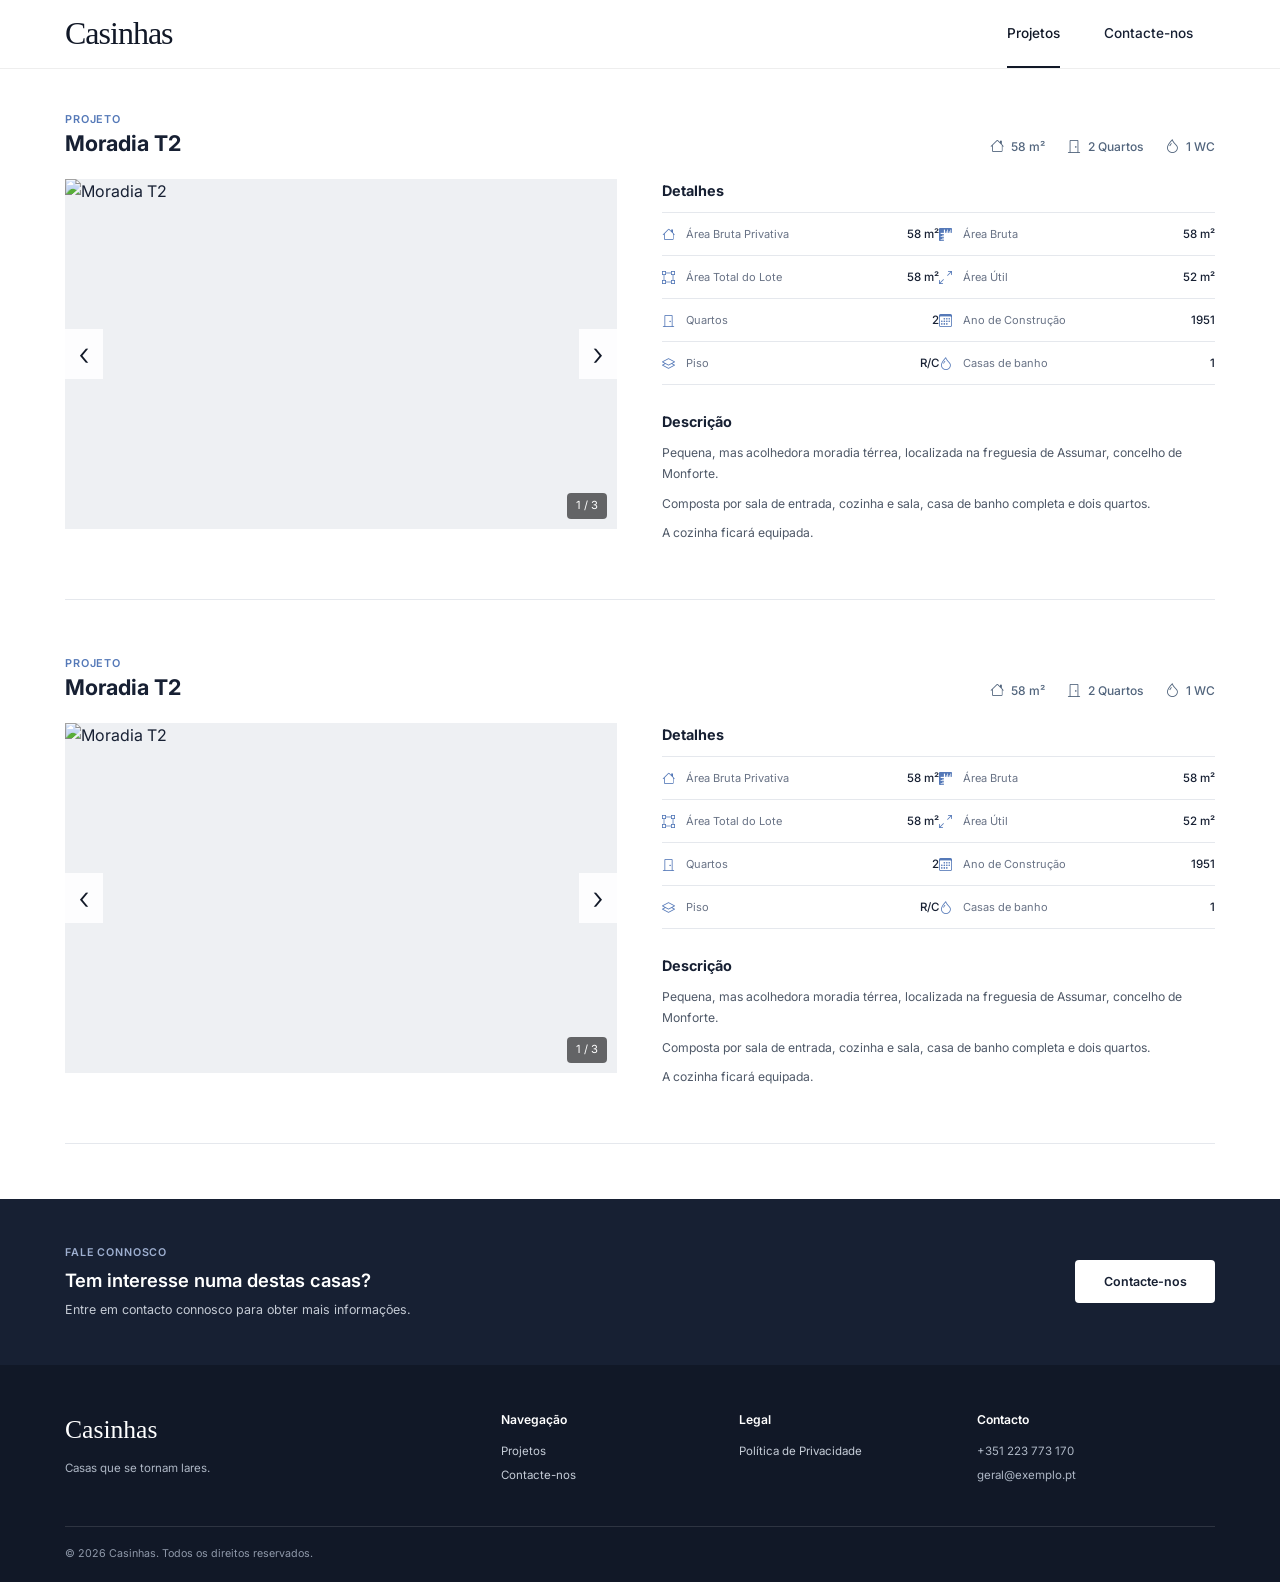
==== index.html @ f301be96 "Rename Index.html to index.html" ====
﻿<!DOCTYPE html>
<html lang="pt-PT">

<head>
    <meta charset="UTF-8">

    <meta name="viewport" content="width=device-width, initial-scale=1.0">

    <title>Casinhas | Projetos</title>

    <meta name="description"
          content="Conheça os nossos projetos e imóveis.">

    <!-- Fonte -->
    <link rel="preconnect" href="https://fonts.googleapis.com">
    <link rel="preconnect" href="https://fonts.gstatic.com" crossorigin>

    <link href="https://fonts.googleapis.com/css2?family=Inter:wght@300;400;500;600;700&display=swap"
          rel="stylesheet">

    <!-- Ícones -->
    <link rel="stylesheet"
          href="https://cdn.jsdelivr.net/npm/bootstrap-icons@1.11.3/font/bootstrap-icons.min.css">

    <!-- CSS -->
    <link rel="stylesheet" href="style.css">
</head>


<body>

    <!-- ==================================================
         HEADER
    ================================================== -->

    <header id="header">

        <div class="container header-inner">

            <a href="index.html" class="logo">
                Casinhas
            </a>

            <nav>

                <a href="index.html" class="active">
                    Projetos
                </a>

                <a href="contacto.html">
                    Contacte-nos
                </a>

            </nav>

        </div>

    </header>


    <!-- ==================================================
         MODAL DA GALERIA
    ================================================== -->

    <div class="image-modal" id="image-modal">

        <!-- Fechar -->
        <button class="modal-close"
                id="modal-close"
                type="button"
                aria-label="Fechar">
            ×
        </button>


        <!-- Contador -->
        <div class="modal-counter">

            <span id="modal-current">1</span>
            /
            <span id="modal-total">3</span>

        </div>


        <!-- Seta esquerda -->
        <button class="modal-arrow modal-prev"
                id="modal-prev"
                type="button"
                aria-label="Imagem anterior">
            ‹
        </button>


        <!-- Conteúdo -->
        <div class="modal-content">

            <img id="modal-image"
                 src=""
                 alt="Moradia T2">


            <!-- Miniaturas -->
            <div class="modal-thumbnails"
                 id="modal-thumbnails">
            </div>

        </div>


        <!-- Seta direita -->
        <button class="modal-arrow modal-next"
                id="modal-next"
                type="button"
                aria-label="Imagem seguinte">
            ›
        </button>

    </div>


    <!-- ==================================================
         CONTEÚDO
    ================================================== -->

    <main>


        <!-- ==================================================
             PROJETOS
        ================================================== -->

        <section class="properties">

            <div class="container">


                <!-- ==================================================
                     IMÓVEL 1
                ================================================== -->

                <article class="property-card">


                    <!-- Cabeçalho -->
                    <div class="property-header">

                        <div>

                            <span class="property-label">
                                Projeto
                            </span>

                            <h1>
                                Moradia T2
                            </h1>

                        </div>


                        <div class="property-summary">

                            <div class="property-item">

                                <i class="bi bi-house"></i>

                                <span>
                                    58 m²
                                </span>

                            </div>


                            <div class="property-item">

                                <i class="bi bi-door-closed"></i>

                                <span>
                                    2 Quartos
                                </span>

                            </div>


                            <div class="property-item">

                                <i class="bi bi-droplet"></i>

                                <span>
                                    1 WC
                                </span>

                            </div>

                        </div>

                    </div>


                    <!-- Imagem + detalhes -->
                    <div class="property-layout">


                        <!-- Galeria -->
                        <div class="property-gallery">

                            <button class="gallery-arrow gallery-prev"
                                    type="button"
                                    aria-label="Imagem anterior">
                                ‹
                            </button>


                            <img class="gallery-image"
                                 src="assets/Casa1/1.jpg"
                                 alt="Moradia T2"
                                 data-gallery="1">


                            <button class="gallery-arrow gallery-next"
                                    type="button"
                                    aria-label="Imagem seguinte">
                                ›
                            </button>


                            <div class="gallery-counter">

                                <span class="gallery-current">
                                    1
                                </span>

                                /

                                <span class="gallery-total">
                                    3
                                </span>

                            </div>

                        </div>


                        <!-- Informação -->
                        <div class="property-info">


                            <!-- Detalhes -->
                            <div class="property-details">

                                <h2>
                                    Detalhes
                                </h2>


                                <div class="details-grid">


                                    <div class="detail">

                                        <div class="detail-label">

                                            <i class="bi bi-house"></i>

                                            <span>
                                                Área Bruta Privativa
                                            </span>

                                        </div>

                                        <strong>
                                            58 m²
                                        </strong>

                                    </div>


                                    <div class="detail">

                                        <div class="detail-label">

                                            <i class="bi bi-rulers"></i>

                                            <span>
                                                Área Bruta
                                            </span>

                                        </div>

                                        <strong>
                                            58 m²
                                        </strong>

                                    </div>


                                    <div class="detail">

                                        <div class="detail-label">

                                            <i class="bi bi-bounding-box"></i>

                                            <span>
                                                Área Total do Lote
                                            </span>

                                        </div>

                                        <strong>
                                            58 m²
                                        </strong>

                                    </div>


                                    <div class="detail">

                                        <div class="detail-label">

                                            <i class="bi bi-arrows-angle-expand"></i>

                                            <span>
                                                Área Útil
                                            </span>

                                        </div>

                                        <strong>
                                            52 m²
                                        </strong>

                                    </div>


                                    <div class="detail">

                                        <div class="detail-label">

                                            <i class="bi bi-door-closed"></i>

                                            <span>
                                                Quartos
                                            </span>

                                        </div>

                                        <strong>
                                            2
                                        </strong>

                                    </div>


                                    <div class="detail">

                                        <div class="detail-label">

                                            <i class="bi bi-calendar3"></i>

                                            <span>
                                                Ano de Construção
                                            </span>

                                        </div>

                                        <strong>
                                            1951
                                        </strong>

                                    </div>


                                    <div class="detail">

                                        <div class="detail-label">

                                            <i class="bi bi-layers"></i>

                                            <span>
                                                Piso
                                            </span>

                                        </div>

                                        <strong>
                                            R/C
                                        </strong>

                                    </div>


                                    <div class="detail">

                                        <div class="detail-label">

                                            <i class="bi bi-droplet"></i>

                                            <span>
                                                Casas de banho
                                            </span>

                                        </div>

                                        <strong>
                                            1
                                        </strong>

                                    </div>

                                </div>

                            </div>


                            <!-- Descrição -->
                            <div class="property-description">

                                <h2>
                                    Descrição
                                </h2>

                                <p>
                                    Pequena, mas acolhedora moradia térrea,
                                    localizada na freguesia de Assumar,
                                    concelho de Monforte.
                                </p>

                                <p>
                                    Composta por sala de entrada,
                                    cozinha e sala, casa de banho
                                    completa e dois quartos.
                                </p>

                                <p>
                                    A cozinha ficará equipada.
                                </p>

                            </div>

                        </div>

                    </div>

                </article>


                <!-- ==================================================
                     IMÓVEL 2
                     Mesmo exemplo do primeiro
                ================================================== -->

                <article class="property-card">


                    <!-- Cabeçalho -->
                    <div class="property-header">

                        <div>

                            <span class="property-label">
                                Projeto
                            </span>

                            <h1>
                                Moradia T2
                            </h1>

                        </div>


                        <div class="property-summary">

                            <div class="property-item">

                                <i class="bi bi-house"></i>

                                <span>
                                    58 m²
                                </span>

                            </div>


                            <div class="property-item">

                                <i class="bi bi-door-closed"></i>

                                <span>
                                    2 Quartos
                                </span>

                            </div>


                            <div class="property-item">

                                <i class="bi bi-droplet"></i>

                                <span>
                                    1 WC
                                </span>

                            </div>

                        </div>

                    </div>


                    <!-- Imagem + detalhes -->
                    <div class="property-layout">


                        <!-- Galeria -->
                        <div class="property-gallery">

                            <button class="gallery-arrow gallery-prev"
                                    type="button"
                                    aria-label="Imagem anterior">
                                ‹
                            </button>


                            <img class="gallery-image"
                                 src="assets/Casa1/1.jpg"
                                 alt="Moradia T2"
                                 data-gallery="2">


                            <button class="gallery-arrow gallery-next"
                                    type="button"
                                    aria-label="Imagem seguinte">
                                ›
                            </button>


                            <div class="gallery-counter">

                                <span class="gallery-current">
                                    1
                                </span>

                                /

                                <span class="gallery-total">
                                    3
                                </span>

                            </div>

                        </div>


                        <!-- Informação -->
                        <div class="property-info">


                            <!-- Detalhes -->
                            <div class="property-details">

                                <h2>
                                    Detalhes
                                </h2>


                                <div class="details-grid">


                                    <div class="detail">

                                        <div class="detail-label">
                                            <i class="bi bi-house"></i>
                                            <span>Área Bruta Privativa</span>
                                        </div>

                                        <strong>58 m²</strong>

                                    </div>


                                    <div class="detail">

                                        <div class="detail-label">
                                            <i class="bi bi-rulers"></i>
                                            <span>Área Bruta</span>
                                        </div>

                                        <strong>58 m²</strong>

                                    </div>


                                    <div class="detail">

                                        <div class="detail-label">
                                            <i class="bi bi-bounding-box"></i>
                                            <span>Área Total do Lote</span>
                                        </div>

                                        <strong>58 m²</strong>

                                    </div>


                                    <div class="detail">

                                        <div class="detail-label">
                                            <i class="bi bi-arrows-angle-expand"></i>
                                            <span>Área Útil</span>
                                        </div>

                                        <strong>52 m²</strong>

                                    </div>


                                    <div class="detail">

                                        <div class="detail-label">
                                            <i class="bi bi-door-closed"></i>
                                            <span>Quartos</span>
                                        </div>

                                        <strong>2</strong>

                                    </div>


                                    <div class="detail">

                                        <div class="detail-label">
                                            <i class="bi bi-calendar3"></i>
                                            <span>Ano de Construção</span>
                                        </div>

                                        <strong>1951</strong>

                                    </div>


                                    <div class="detail">

                                        <div class="detail-label">
                                            <i class="bi bi-layers"></i>
                                            <span>Piso</span>
                                        </div>

                                        <strong>R/C</strong>

                                    </div>


                                    <div class="detail">

                                        <div class="detail-label">
                                            <i class="bi bi-droplet"></i>
                                            <span>Casas de banho</span>
                                        </div>

                                        <strong>1</strong>

                                    </div>

                                </div>

                            </div>


                            <!-- Descrição -->
                            <div class="property-description">

                                <h2>
                                    Descrição
                                </h2>

                                <p>
                                    Pequena, mas acolhedora moradia térrea,
                                    localizada na freguesia de Assumar,
                                    concelho de Monforte.
                                </p>

                                <p>
                                    Composta por sala de entrada,
                                    cozinha e sala, casa de banho
                                    completa e dois quartos.
                                </p>

                                <p>
                                    A cozinha ficará equipada.
                                </p>

                            </div>

                        </div>

                    </div>

                </article>

            </div>

        </section>


        <!-- ==================================================
             CTA
        ================================================== -->

        <section class="property-cta">

            <div class="container cta-inner">

                <div>

                    <span class="cta-label">
                        Fale connosco
                    </span>

                    <h2>
                        Tem interesse numa destas casas?
                    </h2>

                    <p>
                        Entre em contacto connosco para obter
                        mais informações.
                    </p>

                </div>


                <a href="contacto.html"
                   class="btn-primary">
                    Contacte-nos
                </a>

            </div>

        </section>

    </main>


    <!-- ==================================================
         FOOTER
    ================================================== -->

    <footer>

        <div class="container footer-grid">


            <div class="footer-brand">

                <h3>
                    Casinhas
                </h3>

                <p>
                    Casas que se tornam lares.
                </p>

            </div>


            <div>

                <h4>
                    Navegação
                </h4>

                <a href="index.html">
                    Projetos
                </a>

                <a href="contacto.html">
                    Contacte-nos
                </a>

            </div>


            <div>

                <h4>
                    Legal
                </h4>

                <a href="privacidade.html">
                    Política de Privacidade
                </a>

            </div>


            <div>

                <h4>
                    Contacto
                </h4>

                <p>
                    +351 223 773 170
                </p>

                <p>
                    geral@exemplo.pt
                </p>

            </div>

        </div>


        <div class="container footer-bottom">

            <p>
                © 2026 Casinhas. Todos os direitos reservados.
            </p>

        </div>

    </footer>


    <!-- JavaScript -->
    <script src="script.js"></script>

</body>

</html>
---- style.css ----
﻿/* ==================================================
   BASE
================================================== */

:root {
    --navy: #172033;
    --navy-dark: #111827;
    --text: #172033;
    --muted: #697386;
    --icon: #5579b8;
    --border: #e5e8ed;
    --background: #ffffff;
    --soft-background: #f7f8fa;
}


* {
    box-sizing: border-box;
}


html {
    scroll-behavior: smooth;
}


body {
    margin: 0;
    font-family: "Inter", Arial, sans-serif;
    background: var(--background);
    color: var(--text);
    line-height: 1.6;
}


img {
    max-width: 100%;
}


a {
    color: inherit;
    text-decoration: none;
}


button {
    font-family: inherit;
}


.container {
    width: min(1150px, 92%);
    margin: 0 auto;
}


/* ==================================================
   HEADER
================================================== */

header {
    position: sticky;
    top: 0;
    width: 100%;
    background: rgba(255, 255, 255, 0.96);
    border-bottom: 1px solid #eeeeee;
    z-index: 1000;
    backdrop-filter: blur(10px);
}


.header-inner {
    min-height: 68px;
    display: flex;
    align-items: center;
    justify-content: space-between;
}


.logo {
    font-family: Georgia, "Times New Roman", serif;
    font-size: 2rem;
    font-weight: 400;
    letter-spacing: -1px;
    color: var(--navy-dark);
}


nav {
    height: 68px;
    display: flex;
    align-items: stretch;
}


    nav a {
        position: relative;
        display: flex;
        align-items: center;
        padding: 0 22px;
        color: var(--navy);
        font-size: 0.85rem;
        font-weight: 500;
        transition: color 0.2s ease;
    }


        nav a:hover {
            color: var(--icon);
        }


        nav a.active {
            color: var(--navy-dark);
        }


            nav a.active::after {
                content: "";
                position: absolute;
                left: 22px;
                right: 22px;
                bottom: 0;
                height: 2px;
                background: var(--navy-dark);
            }


/* ==================================================
   PROJETOS
================================================== */

.properties {
    padding: 42px 0 55px;
}


.property-card {
    padding-bottom: 55px;
    margin-bottom: 55px;
    border-bottom: 1px solid var(--border);
}


    .property-card:last-child {
        margin-bottom: 0;
    }


/* ==================================================
   CABEÇALHO DO IMÓVEL
================================================== */

.property-header {
    display: flex;
    align-items: flex-end;
    justify-content: space-between;
    gap: 30px;
    margin-bottom: 22px;
}


.property-label {
    display: block;
    margin-bottom: 3px;
    color: var(--icon);
    font-size: 0.68rem;
    font-weight: 600;
    text-transform: uppercase;
    letter-spacing: 0.08em;
}


.property-header h1 {
    margin: 0;
    color: var(--text);
    font-size: 1.35rem;
    font-weight: 700;
    line-height: 1.2;
}


.property-summary {
    display: flex;
    align-items: center;
    gap: 22px;
    flex-shrink: 0;
}


.property-item {
    display: flex;
    align-items: center;
    gap: 7px;
}


    .property-item i {
        color: #52657d;
        font-size: 14px;
    }


    .property-item span {
        color: #52657d;
        font-size: 0.75rem;
        font-weight: 500;
    }


/* ==================================================
   LAYOUT DO IMÓVEL
================================================== */

.property-layout {
    display: grid;
    grid-template-columns: 48% 1fr;
    gap: 45px;
    align-items: start;
}


/* ==================================================
   GALERIA
================================================== */

.property-gallery {
    position: relative;
    width: 100%;
    height: 350px;
    overflow: hidden;
    background: #eef0f3;
}


.gallery-image {
    display: block;
    width: 100%;
    height: 100%;
    object-fit: cover;
    cursor: zoom-in;
    transition: transform 0.3s ease;
}


    .gallery-image:hover {
        transform: scale(1.015);
    }


/* ==================================================
   SETAS DA GALERIA
================================================== */

.gallery-arrow {
    position: absolute;
    top: 50%;
    z-index: 5;
    width: 38px;
    height: 50px;
    display: flex;
    align-items: center;
    justify-content: center;
    padding: 0;
    border: none;
    background: rgba(255, 255, 255, 0.9);
    color: var(--navy-dark);
    font-size: 32px;
    font-weight: 300;
    line-height: 1;
    cursor: pointer;
    transform: translateY(-50%);
    transition: background 0.2s ease;
}


    .gallery-arrow:hover {
        background: #ffffff;
    }


.gallery-prev {
    left: 0;
}


.gallery-next {
    right: 0;
}


/* ==================================================
   CONTADOR DA GALERIA
================================================== */

.gallery-counter {
    position: absolute;
    right: 10px;
    bottom: 10px;
    padding: 4px 9px;
    background: rgba(0, 0, 0, 0.58);
    color: #ffffff;
    border-radius: 4px;
    font-size: 0.7rem;
}


/* ==================================================
   INFORMAÇÃO
================================================== */

.property-info {
    min-width: 0;
}


.property-details h2,
.property-description h2 {
    margin: 0 0 10px;
    color: var(--text);
    font-size: 0.9rem;
    font-weight: 700;
}


/* ==================================================
   DETALHES
================================================== */

.details-grid {
    display: grid;
    grid-template-columns: 1fr 1fr;
    border-top: 1px solid var(--border);
}


.detail {
    min-height: 43px;
    display: flex;
    align-items: center;
    justify-content: space-between;
    gap: 12px;
    padding: 5px 0;
    border-bottom: 1px solid var(--border);
}


.detail-label {
    min-width: 0;
    display: flex;
    align-items: center;
    gap: 8px;
}


    .detail-label i {
        width: 16px;
        flex-shrink: 0;
        color: var(--icon);
        font-size: 13px;
    }


    .detail-label span {
        color: var(--muted);
        font-size: 0.69rem;
    }


.detail strong {
    color: var(--text);
    font-size: 0.72rem;
    font-weight: 500;
    white-space: nowrap;
}


/* ==================================================
   DESCRIÇÃO
================================================== */

.property-description {
    margin-top: 25px;
}


    .property-description p {
        max-width: 580px;
        margin: 0 0 9px;
        color: #4f5968;
        font-size: 0.76rem;
        line-height: 1.7;
    }


        .property-description p:last-child {
            margin-bottom: 0;
        }


/* ==================================================
   MODAL DA GALERIA
================================================== */

.image-modal {
    position: fixed;
    inset: 0;
    z-index: 9999;
    display: flex;
    align-items: center;
    justify-content: center;
    padding: 50px 70px;
    background: rgba(10, 14, 23, 0.94);
    opacity: 0;
    visibility: hidden;
    transition: opacity 0.25s ease, visibility 0.25s ease;
}


    .image-modal.open {
        opacity: 1;
        visibility: visible;
    }


/* ==================================================
   CONTEÚDO DO MODAL
================================================== */

.modal-content {
    width: min(1000px, 90vw);
    display: flex;
    flex-direction: column;
    align-items: center;
    gap: 18px;
}


#modal-image {
    display: block;
    width: auto;
    max-width: 100%;
    max-height: 70vh;
    object-fit: contain;
    border-radius: 4px;
}


/* ==================================================
   MINIATURAS
================================================== */

.modal-thumbnails {
    width: 100%;
    display: flex;
    justify-content: center;
    gap: 9px;
    padding: 4px;
    overflow-x: auto;
}


.modal-thumbnail {
    width: 78px;
    height: 58px;
    flex-shrink: 0;
    object-fit: cover;
    border: 2px solid transparent;
    border-radius: 4px;
    opacity: 0.48;
    cursor: pointer;
    transition: opacity 0.2s ease, border-color 0.2s ease, transform 0.2s ease;
}


    .modal-thumbnail:hover {
        opacity: 0.8;
        transform: translateY(-2px);
    }


    .modal-thumbnail.active {
        opacity: 1;
        border-color: #ffffff;
    }


/* ==================================================
   SETAS DO MODAL
================================================== */

.modal-arrow {
    position: absolute;
    top: 50%;
    width: 52px;
    height: 68px;
    display: flex;
    align-items: center;
    justify-content: center;
    padding: 0;
    border: none;
    border-radius: 4px;
    background: rgba(255, 255, 255, 0.12);
    color: #ffffff;
    font-size: 44px;
    font-weight: 300;
    line-height: 1;
    cursor: pointer;
    transform: translateY(-50%);
    transition: background 0.2s ease;
}


    .modal-arrow:hover {
        background: rgba(255, 255, 255, 0.23);
    }


.modal-prev {
    left: 25px;
}


.modal-next {
    right: 25px;
}


/* ==================================================
   FECHAR MODAL
================================================== */

.modal-close {
    position: absolute;
    top: 18px;
    right: 25px;
    z-index: 5;
    width: 45px;
    height: 45px;
    padding: 0;
    border: none;
    background: transparent;
    color: #ffffff;
    font-size: 38px;
    font-weight: 300;
    line-height: 1;
    cursor: pointer;
    transition: opacity 0.2s ease;
}


    .modal-close:hover {
        opacity: 0.65;
    }


/* ==================================================
   CONTADOR DO MODAL
================================================== */

.modal-counter {
    position: absolute;
    top: 25px;
    left: 50%;
    color: #ffffff;
    font-size: 0.78rem;
    transform: translateX(-50%);
}


/* ==================================================
   CTA
================================================== */

.property-cta {
    padding: 45px 0;
    background: var(--navy);
    color: #ffffff;
}


.cta-inner {
    display: flex;
    align-items: center;
    justify-content: space-between;
    gap: 40px;
}


.cta-label {
    display: block;
    margin-bottom: 5px;
    color: #9eafd0;
    font-size: 0.67rem;
    font-weight: 600;
    text-transform: uppercase;
    letter-spacing: 0.08em;
}


.property-cta h2 {
    margin: 0 0 4px;
    font-size: 1.15rem;
    font-weight: 600;
}


.property-cta p {
    margin: 0;
    color: #c4cad4;
    font-size: 0.78rem;
}


.btn-primary {
    display: inline-flex;
    align-items: center;
    justify-content: center;
    min-width: 140px;
    min-height: 43px;
    padding: 0 20px;
    background: #ffffff;
    color: var(--navy);
    border-radius: 4px;
    font-size: 0.78rem;
    font-weight: 600;
    transition: background 0.2s ease, transform 0.2s ease;
}


    .btn-primary:hover {
        background: #edf0f4;
        transform: translateY(-1px);
    }


/* ==================================================
   FOOTER
================================================== */

footer {
    padding: 45px 0 20px;
    background: var(--navy-dark);
    color: #ffffff;
}


.footer-grid {
    display: grid;
    grid-template-columns: 2fr 1fr 1fr 1.2fr;
    gap: 40px;
}


.footer-brand h3 {
    margin: 0 0 8px;
    font-family: Georgia, "Times New Roman", serif;
    font-size: 1.6rem;
    font-weight: 400;
}


.footer-grid h4 {
    margin: 0 0 13px;
    font-size: 0.76rem;
    font-weight: 600;
}


.footer-grid p {
    margin: 0 0 6px;
    color: #aeb7c5;
    font-size: 0.72rem;
}


.footer-grid a {
    display: block;
    margin: 6px 0;
    color: #c5ccd7;
    font-size: 0.72rem;
    transition: color 0.2s ease;
}


    .footer-grid a:hover {
        color: #ffffff;
    }


.footer-bottom {
    margin-top: 35px;
    padding-top: 18px;
    border-top: 1px solid rgba(255, 255, 255, 0.12);
}


    .footer-bottom p {
        margin: 0;
        color: #8f99aa;
        font-size: 0.67rem;
    }


/* ==================================================
   RESPONSIVE
================================================== */

@media (max-width: 800px) {

    .header-inner {
        min-height: 60px;
    }


    nav {
        height: 60px;
    }


        nav a {
            padding: 0 12px;
            font-size: 0.76rem;
        }


            nav a.active::after {
                left: 12px;
                right: 12px;
            }


    .logo {
        font-size: 1.7rem;
    }


    .property-header {
        align-items: flex-start;
        flex-direction: column;
        gap: 14px;
    }


    .property-summary {
        gap: 15px;
        flex-wrap: wrap;
    }


    .property-layout {
        grid-template-columns: 1fr;
        gap: 28px;
    }


    .property-gallery {
        height: 360px;
    }


    .cta-inner {
        align-items: flex-start;
        flex-direction: column;
        gap: 22px;
    }


    .footer-grid {
        grid-template-columns: 1fr 1fr;
        gap: 30px;
    }


    .image-modal {
        padding: 60px 15px 25px;
    }


    .modal-arrow {
        width: 42px;
        height: 55px;
        font-size: 36px;
    }


    .modal-prev {
        left: 8px;
    }


    .modal-next {
        right: 8px;
    }


    #modal-image {
        max-width: 92vw;
        max-height: 65vh;
    }
}


@media (max-width: 500px) {

    .properties {
        padding-top: 28px;
    }


    .property-gallery {
        height: 260px;
    }


    .details-grid {
        grid-template-columns: 1fr;
    }


    .footer-grid {
        grid-template-columns: 1fr;
    }


    .modal-thumbnail {
        width: 65px;
        height: 50px;
    }
}
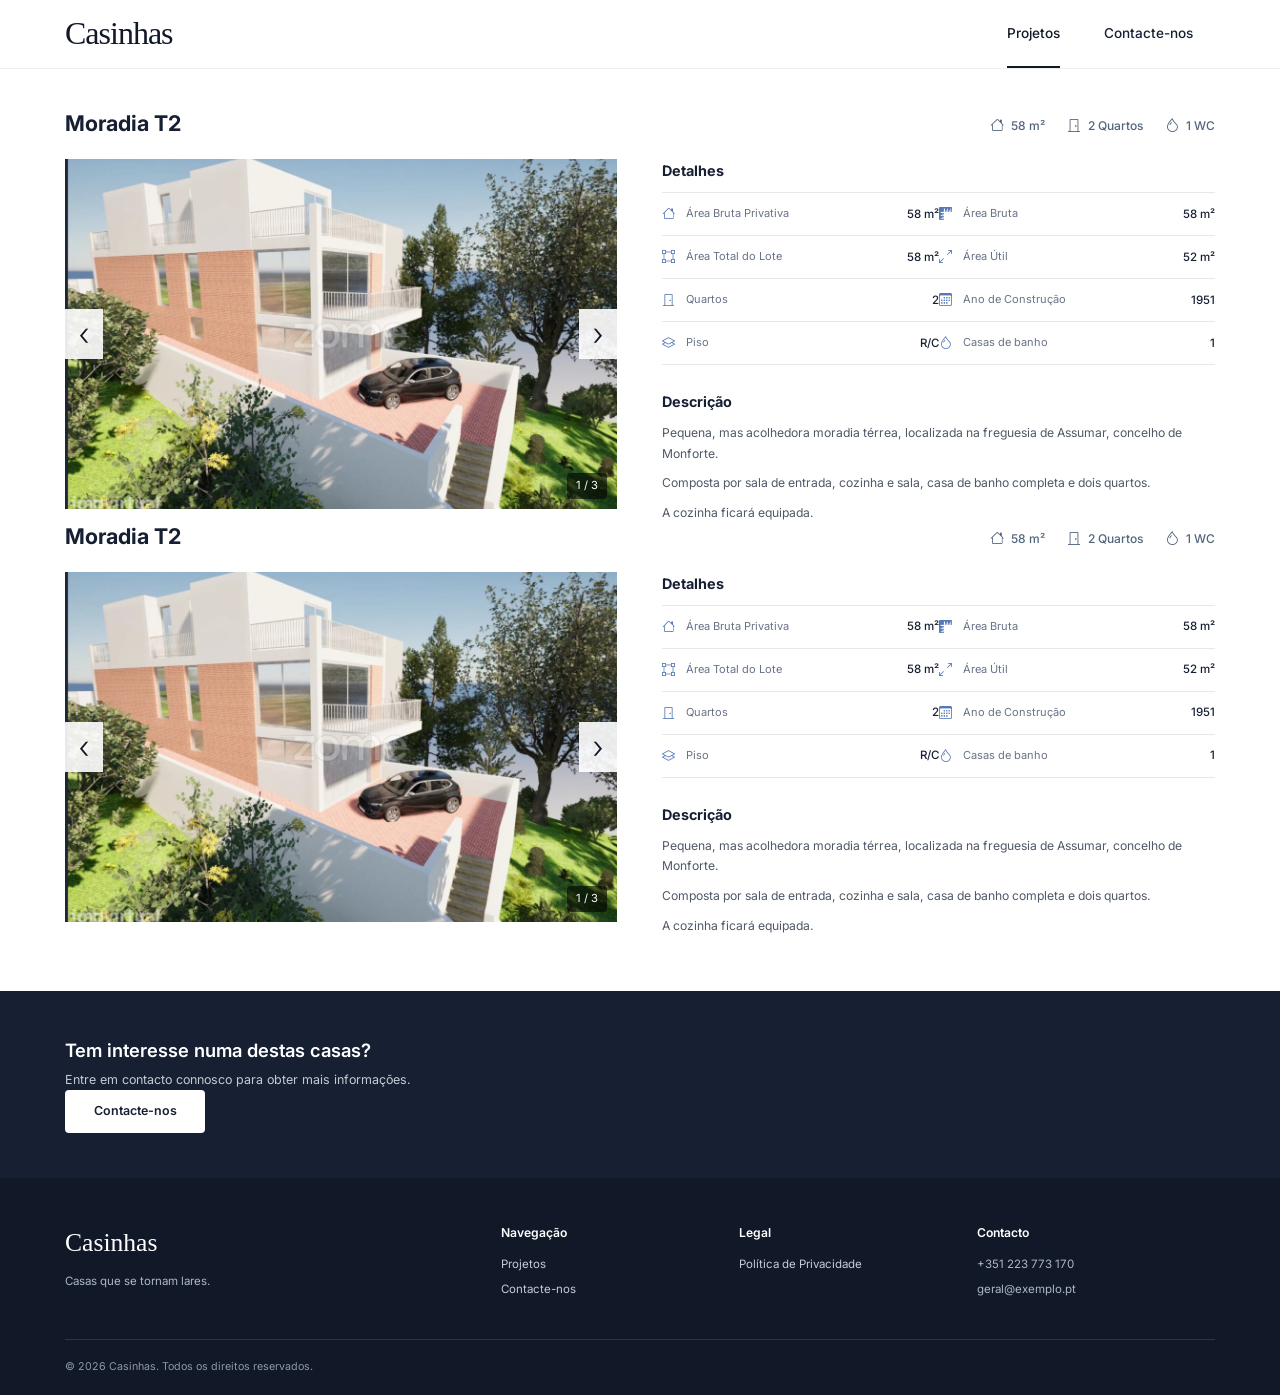
==== commit 54bac0fb: "Update index.html" ====
--- a/index.html
+++ b/index.html
@@ -1,9 +1,8 @@
-﻿<!DOCTYPE html>
+<!DOCTYPE html>
 <html lang="pt-PT">
 
 <head>
     <meta charset="UTF-8">
-
     <meta name="viewport" content="width=device-width, initial-scale=1.0">
 
     <title>Casinhas | Projetos</title>
@@ -11,19 +10,16 @@
     <meta name="description"
           content="Conheça os nossos projetos e imóveis.">
 
-    <!-- Fonte -->
-    <link rel="preconnect" href="https://fonts.googleapis.com">
-    <link rel="preconnect" href="https://fonts.gstatic.com" crossorigin>
-
+    <!-- CSS -->
+    <link rel="stylesheet" href="style.css">
+
+    <!-- Google Fonts -->
     <link href="https://fonts.googleapis.com/css2?family=Inter:wght@300;400;500;600;700&display=swap"
           rel="stylesheet">
 
-    <!-- Ícones -->
+    <!-- Bootstrap Icons -->
     <link rel="stylesheet"
           href="https://cdn.jsdelivr.net/npm/bootstrap-icons@1.11.3/font/bootstrap-icons.min.css">
-
-    <!-- CSS -->
-    <link rel="stylesheet" href="style.css">
 </head>
 
 
@@ -33,7 +29,7 @@
          HEADER
     ================================================== -->
 
-    <header id="header">
+    <header>
 
         <div class="container header-inner">
 
@@ -59,12 +55,439 @@
 
 
     <!-- ==================================================
+         CONTEÚDO PRINCIPAL
+    ================================================== -->
+
+    <main>
+
+        <section class="properties">
+
+            <div class="container">
+
+
+                <!-- ==================================================
+                     IMÓVEL 1
+                ================================================== -->
+
+                <article class="property">
+
+                    <!-- Cabeçalho -->
+                    <div class="property-header">
+
+                        <h1>Moradia T2</h1>
+
+                        <div class="property-summary">
+
+                            <div class="property-item">
+                                <i class="bi bi-house"></i>
+                                <span>58 m²</span>
+                            </div>
+
+                            <div class="property-item">
+                                <i class="bi bi-door-closed"></i>
+                                <span>2 Quartos</span>
+                            </div>
+
+                            <div class="property-item">
+                                <i class="bi bi-droplet"></i>
+                                <span>1 WC</span>
+                            </div>
+
+                        </div>
+
+                    </div>
+
+
+                    <!-- Imagem + informações -->
+                    <div class="property-layout">
+
+
+                        <!-- GALERIA -->
+
+                        <div class="property-gallery">
+
+                            <button class="gallery-arrow gallery-prev"
+                                    type="button"
+                                    aria-label="Imagem anterior">
+                                ‹
+                            </button>
+
+                            <img id="property-image"
+                                 src="assets/Casa1/1.jpg"
+                                 alt="Moradia T2"
+                                 class="gallery-image">
+
+                            <button class="gallery-arrow gallery-next"
+                                    type="button"
+                                    aria-label="Imagem seguinte">
+                                ›
+                            </button>
+
+                            <div class="gallery-counter">
+                                <span id="gallery-current">1</span>
+                                /
+                                <span id="gallery-total">3</span>
+                            </div>
+
+                        </div>
+
+
+                        <!-- INFORMAÇÕES -->
+
+                        <div class="property-information">
+
+
+                            <!-- DETALHES -->
+
+                            <div class="property-details">
+
+                                <h2>Detalhes</h2>
+
+                                <div class="details-grid">
+
+                                    <div class="detail">
+
+                                        <div class="detail-label">
+                                            <i class="bi bi-house"></i>
+                                            <span>Área Bruta Privativa</span>
+                                        </div>
+
+                                        <strong>58 m²</strong>
+
+                                    </div>
+
+
+                                    <div class="detail">
+
+                                        <div class="detail-label">
+                                            <i class="bi bi-rulers"></i>
+                                            <span>Área Bruta</span>
+                                        </div>
+
+                                        <strong>58 m²</strong>
+
+                                    </div>
+
+
+                                    <div class="detail">
+
+                                        <div class="detail-label">
+                                            <i class="bi bi-bounding-box"></i>
+                                            <span>Área Total do Lote</span>
+                                        </div>
+
+                                        <strong>58 m²</strong>
+
+                                    </div>
+
+
+                                    <div class="detail">
+
+                                        <div class="detail-label">
+                                            <i class="bi bi-arrows-angle-expand"></i>
+                                            <span>Área Útil</span>
+                                        </div>
+
+                                        <strong>52 m²</strong>
+
+                                    </div>
+
+
+                                    <div class="detail">
+
+                                        <div class="detail-label">
+                                            <i class="bi bi-door-closed"></i>
+                                            <span>Quartos</span>
+                                        </div>
+
+                                        <strong>2</strong>
+
+                                    </div>
+
+
+                                    <div class="detail">
+
+                                        <div class="detail-label">
+                                            <i class="bi bi-calendar3"></i>
+                                            <span>Ano de Construção</span>
+                                        </div>
+
+                                        <strong>1951</strong>
+
+                                    </div>
+
+
+                                    <div class="detail">
+
+                                        <div class="detail-label">
+                                            <i class="bi bi-layers"></i>
+                                            <span>Piso</span>
+                                        </div>
+
+                                        <strong>R/C</strong>
+
+                                    </div>
+
+
+                                    <div class="detail">
+
+                                        <div class="detail-label">
+                                            <i class="bi bi-droplet"></i>
+                                            <span>Casas de banho</span>
+                                        </div>
+
+                                        <strong>1</strong>
+
+                                    </div>
+
+                                </div>
+
+                            </div>
+
+
+                            <!-- DESCRIÇÃO -->
+
+                            <div class="property-description">
+
+                                <h2>Descrição</h2>
+
+                                <p>
+                                    Pequena, mas acolhedora moradia térrea,
+                                    localizada na freguesia de Assumar,
+                                    concelho de Monforte.
+                                </p>
+
+                                <p>
+                                    Composta por sala de entrada,
+                                    cozinha e sala, casa de banho
+                                    completa e dois quartos.
+                                </p>
+
+                                <p>
+                                    A cozinha ficará equipada.
+                                </p>
+
+                            </div>
+
+                        </div>
+
+                    </div>
+
+                </article>
+
+
+                <!-- ==================================================
+                     IMÓVEL 2
+                     Pode ser substituído posteriormente por outro
+                     imóvel.
+                ================================================== -->
+
+                <article class="property">
+
+                    <div class="property-header">
+
+                        <h1>Moradia T2</h1>
+
+                        <div class="property-summary">
+
+                            <div class="property-item">
+                                <i class="bi bi-house"></i>
+                                <span>58 m²</span>
+                            </div>
+
+                            <div class="property-item">
+                                <i class="bi bi-door-closed"></i>
+                                <span>2 Quartos</span>
+                            </div>
+
+                            <div class="property-item">
+                                <i class="bi bi-droplet"></i>
+                                <span>1 WC</span>
+                            </div>
+
+                        </div>
+
+                    </div>
+
+
+                    <div class="property-layout">
+
+
+                        <div class="property-gallery">
+
+                            <button class="gallery-arrow gallery-prev"
+                                    type="button"
+                                    aria-label="Imagem anterior">
+                                ‹
+                            </button>
+
+                            <img src="assets/Casa1/1.jpg"
+                                 alt="Moradia T2"
+                                 class="gallery-image">
+
+                            <button class="gallery-arrow gallery-next"
+                                    type="button"
+                                    aria-label="Imagem seguinte">
+                                ›
+                            </button>
+
+                            <div class="gallery-counter">
+                                <span class="gallery-current">1</span>
+                                /
+                                <span class="gallery-total">3</span>
+                            </div>
+
+                        </div>
+
+
+                        <div class="property-information">
+
+                            <div class="property-details">
+
+                                <h2>Detalhes</h2>
+
+                                <div class="details-grid">
+
+                                    <div class="detail">
+                                        <div class="detail-label">
+                                            <i class="bi bi-house"></i>
+                                            <span>Área Bruta Privativa</span>
+                                        </div>
+                                        <strong>58 m²</strong>
+                                    </div>
+
+                                    <div class="detail">
+                                        <div class="detail-label">
+                                            <i class="bi bi-rulers"></i>
+                                            <span>Área Bruta</span>
+                                        </div>
+                                        <strong>58 m²</strong>
+                                    </div>
+
+                                    <div class="detail">
+                                        <div class="detail-label">
+                                            <i class="bi bi-bounding-box"></i>
+                                            <span>Área Total do Lote</span>
+                                        </div>
+                                        <strong>58 m²</strong>
+                                    </div>
+
+                                    <div class="detail">
+                                        <div class="detail-label">
+                                            <i class="bi bi-arrows-angle-expand"></i>
+                                            <span>Área Útil</span>
+                                        </div>
+                                        <strong>52 m²</strong>
+                                    </div>
+
+                                    <div class="detail">
+                                        <div class="detail-label">
+                                            <i class="bi bi-door-closed"></i>
+                                            <span>Quartos</span>
+                                        </div>
+                                        <strong>2</strong>
+                                    </div>
+
+                                    <div class="detail">
+                                        <div class="detail-label">
+                                            <i class="bi bi-calendar3"></i>
+                                            <span>Ano de Construção</span>
+                                        </div>
+                                        <strong>1951</strong>
+                                    </div>
+
+                                    <div class="detail">
+                                        <div class="detail-label">
+                                            <i class="bi bi-layers"></i>
+                                            <span>Piso</span>
+                                        </div>
+                                        <strong>R/C</strong>
+                                    </div>
+
+                                    <div class="detail">
+                                        <div class="detail-label">
+                                            <i class="bi bi-droplet"></i>
+                                            <span>Casas de banho</span>
+                                        </div>
+                                        <strong>1</strong>
+                                    </div>
+
+                                </div>
+
+                            </div>
+
+
+                            <div class="property-description">
+
+                                <h2>Descrição</h2>
+
+                                <p>
+                                    Pequena, mas acolhedora moradia térrea,
+                                    localizada na freguesia de Assumar,
+                                    concelho de Monforte.
+                                </p>
+
+                                <p>
+                                    Composta por sala de entrada,
+                                    cozinha e sala, casa de banho
+                                    completa e dois quartos.
+                                </p>
+
+                                <p>
+                                    A cozinha ficará equipada.
+                                </p>
+
+                            </div>
+
+                        </div>
+
+                    </div>
+
+                </article>
+
+            </div>
+
+        </section>
+
+
+        <!-- ==================================================
+             CTA
+        ================================================== -->
+
+        <section class="property-cta">
+
+            <div class="container">
+
+                <div>
+
+                    <h2>
+                        Tem interesse numa destas casas?
+                    </h2>
+
+                    <p>
+                        Entre em contacto connosco para obter
+                        mais informações.
+                    </p>
+
+                </div>
+
+                <a href="contacto.html" class="btn-primary">
+                    Contacte-nos
+                </a>
+
+            </div>
+
+        </section>
+
+    </main>
+
+
+    <!-- ==================================================
          MODAL DA GALERIA
     ================================================== -->
 
     <div class="image-modal" id="image-modal">
 
-        <!-- Fechar -->
         <button class="modal-close"
                 id="modal-close"
                 type="button"
@@ -73,7 +496,6 @@
         </button>
 
 
-        <!-- Contador -->
         <div class="modal-counter">
 
             <span id="modal-current">1</span>
@@ -83,7 +505,6 @@
         </div>
 
 
-        <!-- Seta esquerda -->
         <button class="modal-arrow modal-prev"
                 id="modal-prev"
                 type="button"
@@ -92,15 +513,12 @@
         </button>
 
 
-        <!-- Conteúdo -->
         <div class="modal-content">
 
             <img id="modal-image"
                  src=""
-                 alt="Moradia T2">
-
-
-            <!-- Miniaturas -->
+                 alt="">
+
             <div class="modal-thumbnails"
                  id="modal-thumbnails">
             </div>
@@ -108,7 +526,6 @@
         </div>
 
 
-        <!-- Seta direita -->
         <button class="modal-arrow modal-next"
                 id="modal-next"
                 type="button"
@@ -120,627 +537,6 @@
 
 
     <!-- ==================================================
-         CONTEÚDO
-    ================================================== -->
-
-    <main>
-
-
-        <!-- ==================================================
-             PROJETOS
-        ================================================== -->
-
-        <section class="properties">
-
-            <div class="container">
-
-
-                <!-- ==================================================
-                     IMÓVEL 1
-                ================================================== -->
-
-                <article class="property-card">
-
-
-                    <!-- Cabeçalho -->
-                    <div class="property-header">
-
-                        <div>
-
-                            <span class="property-label">
-                                Projeto
-                            </span>
-
-                            <h1>
-                                Moradia T2
-                            </h1>
-
-                        </div>
-
-
-                        <div class="property-summary">
-
-                            <div class="property-item">
-
-                                <i class="bi bi-house"></i>
-
-                                <span>
-                                    58 m²
-                                </span>
-
-                            </div>
-
-
-                            <div class="property-item">
-
-                                <i class="bi bi-door-closed"></i>
-
-                                <span>
-                                    2 Quartos
-                                </span>
-
-                            </div>
-
-
-                            <div class="property-item">
-
-                                <i class="bi bi-droplet"></i>
-
-                                <span>
-                                    1 WC
-                                </span>
-
-                            </div>
-
-                        </div>
-
-                    </div>
-
-
-                    <!-- Imagem + detalhes -->
-                    <div class="property-layout">
-
-
-                        <!-- Galeria -->
-                        <div class="property-gallery">
-
-                            <button class="gallery-arrow gallery-prev"
-                                    type="button"
-                                    aria-label="Imagem anterior">
-                                ‹
-                            </button>
-
-
-                            <img class="gallery-image"
-                                 src="assets/Casa1/1.jpg"
-                                 alt="Moradia T2"
-                                 data-gallery="1">
-
-
-                            <button class="gallery-arrow gallery-next"
-                                    type="button"
-                                    aria-label="Imagem seguinte">
-                                ›
-                            </button>
-
-
-                            <div class="gallery-counter">
-
-                                <span class="gallery-current">
-                                    1
-                                </span>
-
-                                /
-
-                                <span class="gallery-total">
-                                    3
-                                </span>
-
-                            </div>
-
-                        </div>
-
-
-                        <!-- Informação -->
-                        <div class="property-info">
-
-
-                            <!-- Detalhes -->
-                            <div class="property-details">
-
-                                <h2>
-                                    Detalhes
-                                </h2>
-
-
-                                <div class="details-grid">
-
-
-                                    <div class="detail">
-
-                                        <div class="detail-label">
-
-                                            <i class="bi bi-house"></i>
-
-                                            <span>
-                                                Área Bruta Privativa
-                                            </span>
-
-                                        </div>
-
-                                        <strong>
-                                            58 m²
-                                        </strong>
-
-                                    </div>
-
-
-                                    <div class="detail">
-
-                                        <div class="detail-label">
-
-                                            <i class="bi bi-rulers"></i>
-
-                                            <span>
-                                                Área Bruta
-                                            </span>
-
-                                        </div>
-
-                                        <strong>
-                                            58 m²
-                                        </strong>
-
-                                    </div>
-
-
-                                    <div class="detail">
-
-                                        <div class="detail-label">
-
-                                            <i class="bi bi-bounding-box"></i>
-
-                                            <span>
-                                                Área Total do Lote
-                                            </span>
-
-                                        </div>
-
-                                        <strong>
-                                            58 m²
-                                        </strong>
-
-                                    </div>
-
-
-                                    <div class="detail">
-
-                                        <div class="detail-label">
-
-                                            <i class="bi bi-arrows-angle-expand"></i>
-
-                                            <span>
-                                                Área Útil
-                                            </span>
-
-                                        </div>
-
-                                        <strong>
-                                            52 m²
-                                        </strong>
-
-                                    </div>
-
-
-                                    <div class="detail">
-
-                                        <div class="detail-label">
-
-                                            <i class="bi bi-door-closed"></i>
-
-                                            <span>
-                                                Quartos
-                                            </span>
-
-                                        </div>
-
-                                        <strong>
-                                            2
-                                        </strong>
-
-                                    </div>
-
-
-                                    <div class="detail">
-
-                                        <div class="detail-label">
-
-                                            <i class="bi bi-calendar3"></i>
-
-                                            <span>
-                                                Ano de Construção
-                                            </span>
-
-                                        </div>
-
-                                        <strong>
-                                            1951
-                                        </strong>
-
-                                    </div>
-
-
-                                    <div class="detail">
-
-                                        <div class="detail-label">
-
-                                            <i class="bi bi-layers"></i>
-
-                                            <span>
-                                                Piso
-                                            </span>
-
-                                        </div>
-
-                                        <strong>
-                                            R/C
-                                        </strong>
-
-                                    </div>
-
-
-                                    <div class="detail">
-
-                                        <div class="detail-label">
-
-                                            <i class="bi bi-droplet"></i>
-
-                                            <span>
-                                                Casas de banho
-                                            </span>
-
-                                        </div>
-
-                                        <strong>
-                                            1
-                                        </strong>
-
-                                    </div>
-
-                                </div>
-
-                            </div>
-
-
-                            <!-- Descrição -->
-                            <div class="property-description">
-
-                                <h2>
-                                    Descrição
-                                </h2>
-
-                                <p>
-                                    Pequena, mas acolhedora moradia térrea,
-                                    localizada na freguesia de Assumar,
-                                    concelho de Monforte.
-                                </p>
-
-                                <p>
-                                    Composta por sala de entrada,
-                                    cozinha e sala, casa de banho
-                                    completa e dois quartos.
-                                </p>
-
-                                <p>
-                                    A cozinha ficará equipada.
-                                </p>
-
-                            </div>
-
-                        </div>
-
-                    </div>
-
-                </article>
-
-
-                <!-- ==================================================
-                     IMÓVEL 2
-                     Mesmo exemplo do primeiro
-                ================================================== -->
-
-                <article class="property-card">
-
-
-                    <!-- Cabeçalho -->
-                    <div class="property-header">
-
-                        <div>
-
-                            <span class="property-label">
-                                Projeto
-                            </span>
-
-                            <h1>
-                                Moradia T2
-                            </h1>
-
-                        </div>
-
-
-                        <div class="property-summary">
-
-                            <div class="property-item">
-
-                                <i class="bi bi-house"></i>
-
-                                <span>
-                                    58 m²
-                                </span>
-
-                            </div>
-
-
-                            <div class="property-item">
-
-                                <i class="bi bi-door-closed"></i>
-
-                                <span>
-                                    2 Quartos
-                                </span>
-
-                            </div>
-
-
-                            <div class="property-item">
-
-                                <i class="bi bi-droplet"></i>
-
-                                <span>
-                                    1 WC
-                                </span>
-
-                            </div>
-
-                        </div>
-
-                    </div>
-
-
-                    <!-- Imagem + detalhes -->
-                    <div class="property-layout">
-
-
-                        <!-- Galeria -->
-                        <div class="property-gallery">
-
-                            <button class="gallery-arrow gallery-prev"
-                                    type="button"
-                                    aria-label="Imagem anterior">
-                                ‹
-                            </button>
-
-
-                            <img class="gallery-image"
-                                 src="assets/Casa1/1.jpg"
-                                 alt="Moradia T2"
-                                 data-gallery="2">
-
-
-                            <button class="gallery-arrow gallery-next"
-                                    type="button"
-                                    aria-label="Imagem seguinte">
-                                ›
-                            </button>
-
-
-                            <div class="gallery-counter">
-
-                                <span class="gallery-current">
-                                    1
-                                </span>
-
-                                /
-
-                                <span class="gallery-total">
-                                    3
-                                </span>
-
-                            </div>
-
-                        </div>
-
-
-                        <!-- Informação -->
-                        <div class="property-info">
-
-
-                            <!-- Detalhes -->
-                            <div class="property-details">
-
-                                <h2>
-                                    Detalhes
-                                </h2>
-
-
-                                <div class="details-grid">
-
-
-                                    <div class="detail">
-
-                                        <div class="detail-label">
-                                            <i class="bi bi-house"></i>
-                                            <span>Área Bruta Privativa</span>
-                                        </div>
-
-                                        <strong>58 m²</strong>
-
-                                    </div>
-
-
-                                    <div class="detail">
-
-                                        <div class="detail-label">
-                                            <i class="bi bi-rulers"></i>
-                                            <span>Área Bruta</span>
-                                        </div>
-
-                                        <strong>58 m²</strong>
-
-                                    </div>
-
-
-                                    <div class="detail">
-
-                                        <div class="detail-label">
-                                            <i class="bi bi-bounding-box"></i>
-                                            <span>Área Total do Lote</span>
-                                        </div>
-
-                                        <strong>58 m²</strong>
-
-                                    </div>
-
-
-                                    <div class="detail">
-
-                                        <div class="detail-label">
-                                            <i class="bi bi-arrows-angle-expand"></i>
-                                            <span>Área Útil</span>
-                                        </div>
-
-                                        <strong>52 m²</strong>
-
-                                    </div>
-
-
-                                    <div class="detail">
-
-                                        <div class="detail-label">
-                                            <i class="bi bi-door-closed"></i>
-                                            <span>Quartos</span>
-                                        </div>
-
-                                        <strong>2</strong>
-
-                                    </div>
-
-
-                                    <div class="detail">
-
-                                        <div class="detail-label">
-                                            <i class="bi bi-calendar3"></i>
-                                            <span>Ano de Construção</span>
-                                        </div>
-
-                                        <strong>1951</strong>
-
-                                    </div>
-
-
-                                    <div class="detail">
-
-                                        <div class="detail-label">
-                                            <i class="bi bi-layers"></i>
-                                            <span>Piso</span>
-                                        </div>
-
-                                        <strong>R/C</strong>
-
-                                    </div>
-
-
-                                    <div class="detail">
-
-                                        <div class="detail-label">
-                                            <i class="bi bi-droplet"></i>
-                                            <span>Casas de banho</span>
-                                        </div>
-
-                                        <strong>1</strong>
-
-                                    </div>
-
-                                </div>
-
-                            </div>
-
-
-                            <!-- Descrição -->
-                            <div class="property-description">
-
-                                <h2>
-                                    Descrição
-                                </h2>
-
-                                <p>
-                                    Pequena, mas acolhedora moradia térrea,
-                                    localizada na freguesia de Assumar,
-                                    concelho de Monforte.
-                                </p>
-
-                                <p>
-                                    Composta por sala de entrada,
-                                    cozinha e sala, casa de banho
-                                    completa e dois quartos.
-                                </p>
-
-                                <p>
-                                    A cozinha ficará equipada.
-                                </p>
-
-                            </div>
-
-                        </div>
-
-                    </div>
-
-                </article>
-
-            </div>
-
-        </section>
-
-
-        <!-- ==================================================
-             CTA
-        ================================================== -->
-
-        <section class="property-cta">
-
-            <div class="container cta-inner">
-
-                <div>
-
-                    <span class="cta-label">
-                        Fale connosco
-                    </span>
-
-                    <h2>
-                        Tem interesse numa destas casas?
-                    </h2>
-
-                    <p>
-                        Entre em contacto connosco para obter
-                        mais informações.
-                    </p>
-
-                </div>
-
-
-                <a href="contacto.html"
-                   class="btn-primary">
-                    Contacte-nos
-                </a>
-
-            </div>
-
-        </section>
-
-    </main>
-
-
-    <!-- ==================================================
          FOOTER
     ================================================== -->
 
@@ -751,9 +547,7 @@
 
             <div class="footer-brand">
 
-                <h3>
-                    Casinhas
-                </h3>
+                <h3>Casinhas</h3>
 
                 <p>
                     Casas que se tornam lares.
@@ -764,9 +558,7 @@
 
             <div>
 
-                <h4>
-                    Navegação
-                </h4>
+                <h4>Navegação</h4>
 
                 <a href="index.html">
                     Projetos
@@ -781,11 +573,10 @@
 
             <div>
 
-                <h4>
-                    Legal
-                </h4>
-
-                <a href="privacidade.html">
+                <h4>Legal</h4>
+
+                <a href="assets/politica-privacidade.pdf"
+                   target="_blank">
                     Política de Privacidade
                 </a>
 
@@ -794,9 +585,7 @@
 
             <div>
 
-                <h4>
-                    Contacto
-                </h4>
+                <h4>Contacto</h4>
 
                 <p>
                     +351 223 773 170
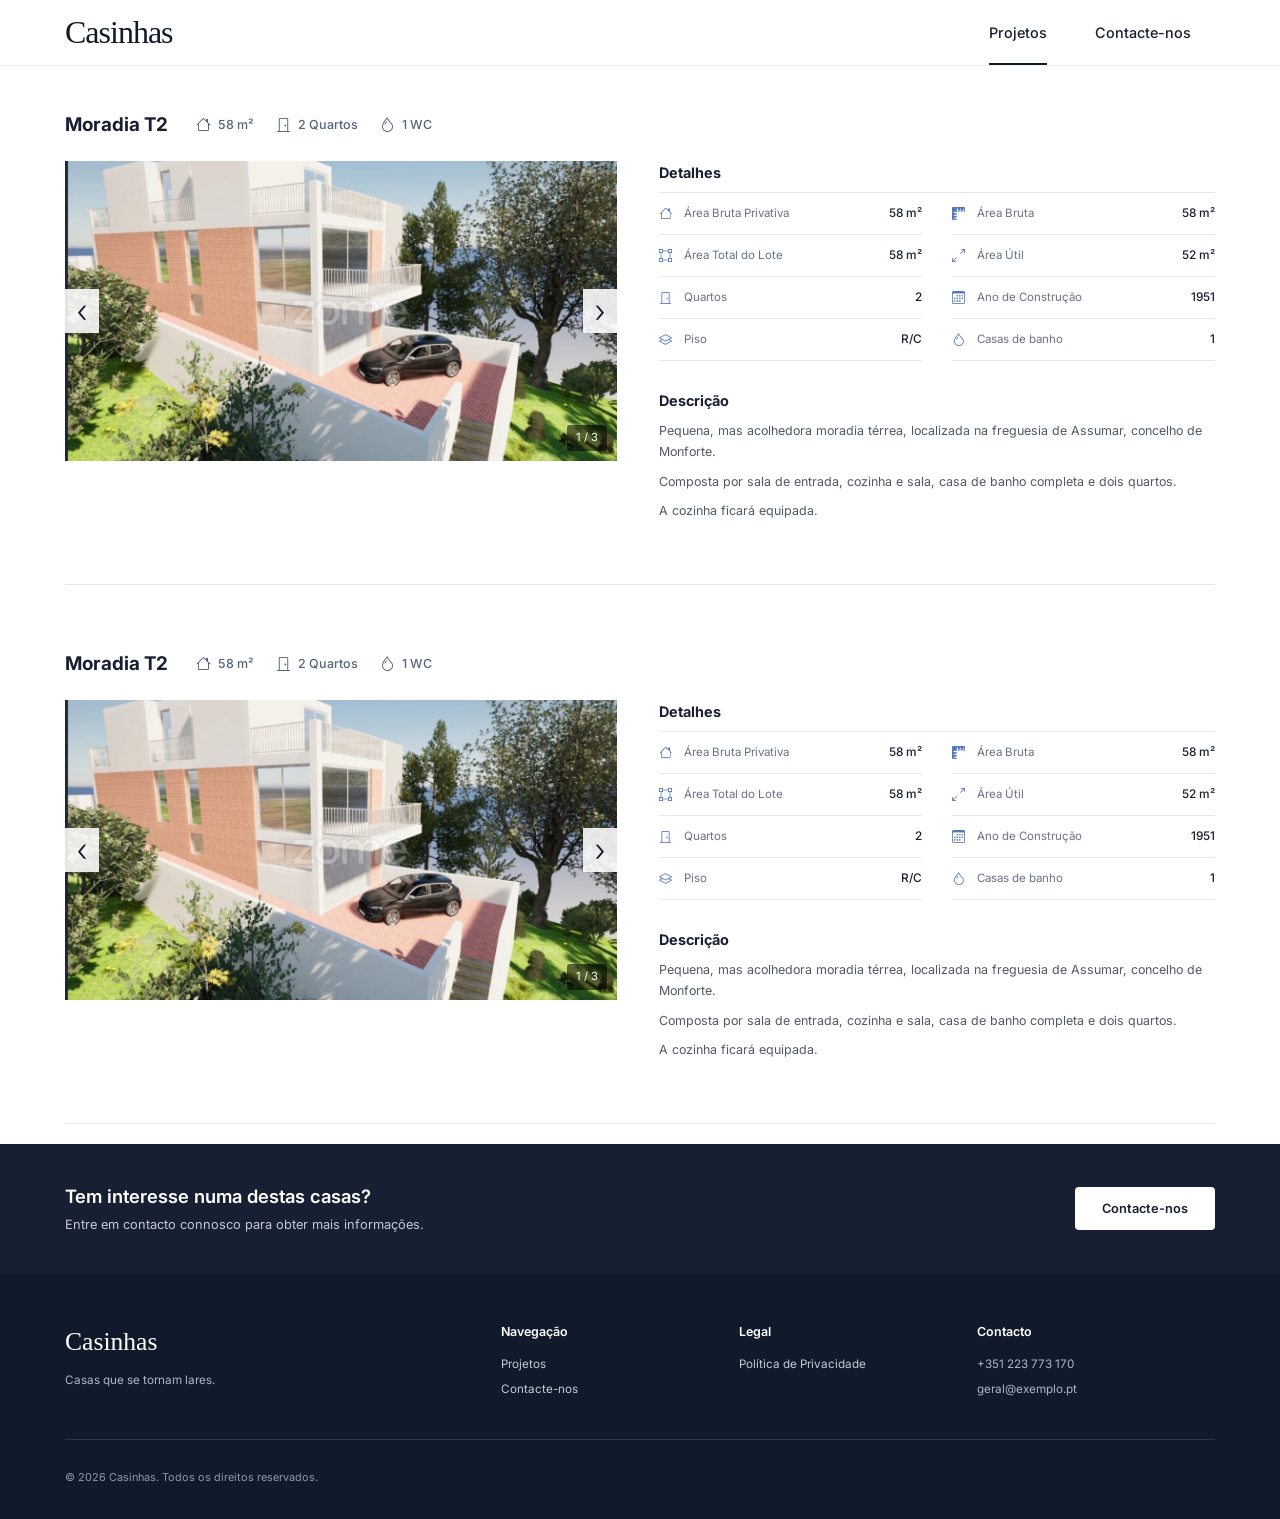
==== commit ac631954: "Update index.html" ====
--- a/index.html
+++ b/index.html
@@ -575,10 +575,10 @@
 
                 <h4>Legal</h4>
 
-                <a href="assets/politica-privacidade.pdf"
-                   target="_blank">
+                <a href="./assets/politica-privacidade.pdf" target="_blank">
                     Política de Privacidade
                 </a>
+                
 
             </div>
 
--- a/style.css
+++ b/style.css
@@ -1,16 +1,16 @@
-﻿/* ==================================================
+/* ==================================================
    BASE
 ================================================== */
 
 :root {
     --navy: #172033;
-    --navy-dark: #111827;
+    --navy-dark: #111a2b;
     --text: #172033;
     --muted: #697386;
-    --icon: #5579b8;
+    --icon-blue: #5579b8;
     --border: #e5e8ed;
     --background: #ffffff;
-    --soft-background: #f7f8fa;
+    --light: #f6f7f9;
 }
 
 
@@ -39,12 +39,14 @@
 
 
 a {
+    text-decoration: none;
     color: inherit;
-    text-decoration: none;
-}
-
-
-button {
+}
+
+
+button,
+input,
+textarea {
     font-family: inherit;
 }
 
@@ -60,18 +62,17 @@
 ================================================== */
 
 header {
+    width: 100%;
+    background: #ffffff;
+    border-bottom: 1px solid #eeeeee;
     position: sticky;
     top: 0;
-    width: 100%;
-    background: rgba(255, 255, 255, 0.96);
-    border-bottom: 1px solid #eeeeee;
     z-index: 1000;
-    backdrop-filter: blur(10px);
 }
 
 
 .header-inner {
-    min-height: 68px;
+    min-height: 65px;
     display: flex;
     align-items: center;
     justify-content: space-between;
@@ -88,9 +89,8 @@
 
 
 nav {
-    height: 68px;
-    display: flex;
-    align-items: stretch;
+    display: flex;
+    height: 65px;
 }
 
 
@@ -98,52 +98,47 @@
         position: relative;
         display: flex;
         align-items: center;
-        padding: 0 22px;
+        padding: 0 24px;
         color: var(--navy);
-        font-size: 0.85rem;
+        font-size: 0.9rem;
         font-weight: 500;
         transition: color 0.2s ease;
     }
 
 
         nav a:hover {
-            color: var(--icon);
+            color: var(--icon-blue);
         }
 
 
-        nav a.active {
-            color: var(--navy-dark);
+        nav a.active::after {
+            content: "";
+            position: absolute;
+            left: 24px;
+            right: 24px;
+            bottom: 0;
+            height: 2px;
+            background: var(--navy-dark);
         }
 
 
-            nav a.active::after {
-                content: "";
-                position: absolute;
-                left: 22px;
-                right: 22px;
-                bottom: 0;
-                height: 2px;
-                background: var(--navy-dark);
-            }
-
-
-/* ==================================================
-   PROJETOS
+/* ==================================================
+   IMÓVEIS
 ================================================== */
 
 .properties {
-    padding: 42px 0 55px;
-}
-
-
-.property-card {
+    padding: 35px 0 20px;
+}
+
+
+.property {
     padding-bottom: 55px;
     margin-bottom: 55px;
     border-bottom: 1px solid var(--border);
 }
 
 
-    .property-card:last-child {
+    .property:last-child {
         margin-bottom: 0;
     }
 
@@ -154,38 +149,24 @@
 
 .property-header {
     display: flex;
-    align-items: flex-end;
-    justify-content: space-between;
-    gap: 30px;
-    margin-bottom: 22px;
-}
-
-
-.property-label {
-    display: block;
-    margin-bottom: 3px;
-    color: var(--icon);
-    font-size: 0.68rem;
-    font-weight: 600;
-    text-transform: uppercase;
-    letter-spacing: 0.08em;
-}
-
-
-.property-header h1 {
-    margin: 0;
-    color: var(--text);
-    font-size: 1.35rem;
-    font-weight: 700;
-    line-height: 1.2;
-}
+    align-items: center;
+    gap: 28px;
+    min-height: 48px;
+    margin-bottom: 12px;
+}
+
+
+    .property-header h1 {
+        margin: 0;
+        font-size: 1.18rem;
+        font-weight: 700;
+    }
 
 
 .property-summary {
     display: flex;
     align-items: center;
     gap: 22px;
-    flex-shrink: 0;
 }
 
 
@@ -197,14 +178,14 @@
 
 
     .property-item i {
+        font-size: 15px;
         color: #52657d;
-        font-size: 14px;
     }
 
 
     .property-item span {
         color: #52657d;
-        font-size: 0.75rem;
+        font-size: 0.78rem;
         font-weight: 500;
     }
 
@@ -216,7 +197,7 @@
 .property-layout {
     display: grid;
     grid-template-columns: 48% 1fr;
-    gap: 45px;
+    gap: 42px;
     align-items: start;
 }
 
@@ -228,44 +209,40 @@
 .property-gallery {
     position: relative;
     width: 100%;
-    height: 350px;
+    height: 300px;
     overflow: hidden;
-    background: #eef0f3;
-}
+    background: #f1f2f4;
+}
+
+
+    .property-gallery img {
+        display: block;
+        width: 100%;
+        height: 100%;
+        object-fit: cover;
+    }
 
 
 .gallery-image {
-    display: block;
-    width: 100%;
-    height: 100%;
-    object-fit: cover;
     cursor: zoom-in;
-    transition: transform 0.3s ease;
-}
-
-
-    .gallery-image:hover {
-        transform: scale(1.015);
-    }
-
-
-/* ==================================================
-   SETAS DA GALERIA
-================================================== */
+}
+
+
+/* Setas */
 
 .gallery-arrow {
     position: absolute;
     top: 50%;
     z-index: 5;
-    width: 38px;
-    height: 50px;
+    width: 34px;
+    height: 44px;
     display: flex;
     align-items: center;
     justify-content: center;
     padding: 0;
     border: none;
-    background: rgba(255, 255, 255, 0.9);
-    color: var(--navy-dark);
+    background: rgba(255, 255, 255, 0.88);
+    color: #111827;
     font-size: 32px;
     font-weight: 300;
     line-height: 1;
@@ -290,38 +267,36 @@
 }
 
 
-/* ==================================================
-   CONTADOR DA GALERIA
-================================================== */
+/* Contador */
 
 .gallery-counter {
     position: absolute;
     right: 10px;
     bottom: 10px;
     padding: 4px 9px;
-    background: rgba(0, 0, 0, 0.58);
+    background: rgba(0, 0, 0, 0.55);
     color: #ffffff;
-    border-radius: 4px;
+    border-radius: 3px;
     font-size: 0.7rem;
 }
 
 
 /* ==================================================
-   INFORMAÇÃO
-================================================== */
-
-.property-info {
-    min-width: 0;
-}
-
-
-.property-details h2,
-.property-description h2 {
-    margin: 0 0 10px;
-    color: var(--text);
-    font-size: 0.9rem;
-    font-weight: 700;
-}
+   INFORMAÇÃO DO IMÓVEL
+================================================== */
+
+.property-information {
+    padding-top: 0;
+}
+
+
+    .property-information h2,
+    .property-description h2 {
+        margin: 0 0 8px;
+        color: var(--text);
+        font-size: 0.9rem;
+        font-weight: 700;
+    }
 
 
 /* ==================================================
@@ -331,46 +306,47 @@
 .details-grid {
     display: grid;
     grid-template-columns: 1fr 1fr;
+    column-gap: 30px;
     border-top: 1px solid var(--border);
 }
 
 
 .detail {
-    min-height: 43px;
     display: flex;
     align-items: center;
     justify-content: space-between;
-    gap: 12px;
-    padding: 5px 0;
+    gap: 15px;
+    min-height: 42px;
+    padding: 4px 0;
     border-bottom: 1px solid var(--border);
 }
 
 
 .detail-label {
+    display: flex;
+    align-items: center;
+    gap: 9px;
     min-width: 0;
-    display: flex;
-    align-items: center;
-    gap: 8px;
 }
 
 
     .detail-label i {
         width: 16px;
         flex-shrink: 0;
-        color: var(--icon);
+        color: var(--icon-blue);
         font-size: 13px;
     }
 
 
     .detail-label span {
         color: var(--muted);
-        font-size: 0.69rem;
+        font-size: 0.72rem;
     }
 
 
 .detail strong {
     color: var(--text);
-    font-size: 0.72rem;
+    font-size: 0.74rem;
     font-weight: 500;
     white-space: nowrap;
 }
@@ -381,22 +357,17 @@
 ================================================== */
 
 .property-description {
-    margin-top: 25px;
+    margin-top: 28px;
 }
 
 
     .property-description p {
-        max-width: 580px;
-        margin: 0 0 9px;
+        max-width: 570px;
+        margin: 0 0 8px;
         color: #4f5968;
-        font-size: 0.76rem;
+        font-size: 0.78rem;
         line-height: 1.7;
     }
-
-
-        .property-description p:last-child {
-            margin-bottom: 0;
-        }
 
 
 /* ==================================================
@@ -406,15 +377,14 @@
 .image-modal {
     position: fixed;
     inset: 0;
-    z-index: 9999;
     display: flex;
     align-items: center;
     justify-content: center;
-    padding: 50px 70px;
-    background: rgba(10, 14, 23, 0.94);
+    background: rgba(0, 0, 0, 0.92);
     opacity: 0;
     visibility: hidden;
-    transition: opacity 0.25s ease, visibility 0.25s ease;
+    transition: opacity 0.25s ease;
+    z-index: 9999;
 }
 
 
@@ -424,26 +394,21 @@
     }
 
 
-/* ==================================================
-   CONTEÚDO DO MODAL
-================================================== */
-
 .modal-content {
-    width: min(1000px, 90vw);
+    max-width: 90vw;
+    max-height: 90vh;
     display: flex;
     flex-direction: column;
     align-items: center;
-    gap: 18px;
+    gap: 16px;
 }
 
 
 #modal-image {
-    display: block;
-    width: auto;
-    max-width: 100%;
+    max-width: 85vw;
     max-height: 70vh;
     object-fit: contain;
-    border-radius: 4px;
+    border-radius: 6px;
 }
 
 
@@ -452,31 +417,29 @@
 ================================================== */
 
 .modal-thumbnails {
-    width: 100%;
-    display: flex;
-    justify-content: center;
-    gap: 9px;
-    padding: 4px;
+    display: flex;
+    gap: 10px;
+    max-width: 85vw;
     overflow-x: auto;
+    padding: 5px;
 }
 
 
 .modal-thumbnail {
-    width: 78px;
-    height: 58px;
+    width: 80px;
+    height: 60px;
     flex-shrink: 0;
     object-fit: cover;
+    border-radius: 5px;
+    opacity: 0.5;
+    cursor: pointer;
     border: 2px solid transparent;
-    border-radius: 4px;
-    opacity: 0.48;
-    cursor: pointer;
-    transition: opacity 0.2s ease, border-color 0.2s ease, transform 0.2s ease;
+    transition: opacity 0.2s ease, border-color 0.2s ease;
 }
 
 
     .modal-thumbnail:hover {
         opacity: 0.8;
-        transform: translateY(-2px);
     }
 
 
@@ -493,37 +456,31 @@
 .modal-arrow {
     position: absolute;
     top: 50%;
-    width: 52px;
-    height: 68px;
-    display: flex;
-    align-items: center;
-    justify-content: center;
-    padding: 0;
+    transform: translateY(-50%);
+    width: 55px;
+    height: 70px;
+    background: rgba(255, 255, 255, 0.15);
     border: none;
-    border-radius: 4px;
-    background: rgba(255, 255, 255, 0.12);
-    color: #ffffff;
-    font-size: 44px;
-    font-weight: 300;
-    line-height: 1;
+    color: white;
+    font-size: 45px;
     cursor: pointer;
-    transform: translateY(-50%);
-    transition: background 0.2s ease;
+    border-radius: 5px;
+    z-index: 2;
 }
 
 
     .modal-arrow:hover {
-        background: rgba(255, 255, 255, 0.23);
+        background: rgba(255, 255, 255, 0.25);
     }
 
 
 .modal-prev {
-    left: 25px;
+    left: 30px;
 }
 
 
 .modal-next {
-    right: 25px;
+    right: 30px;
 }
 
 
@@ -533,39 +490,28 @@
 
 .modal-close {
     position: absolute;
-    top: 18px;
-    right: 25px;
-    z-index: 5;
-    width: 45px;
-    height: 45px;
-    padding: 0;
+    top: 20px;
+    right: 30px;
+    background: none;
     border: none;
-    background: transparent;
-    color: #ffffff;
-    font-size: 38px;
-    font-weight: 300;
-    line-height: 1;
+    color: white;
+    font-size: 40px;
     cursor: pointer;
-    transition: opacity 0.2s ease;
-}
-
-
-    .modal-close:hover {
-        opacity: 0.65;
-    }
-
-
-/* ==================================================
-   CONTADOR DO MODAL
+    z-index: 3;
+}
+
+
+/* ==================================================
+   CONTADOR MODAL
 ================================================== */
 
 .modal-counter {
     position: absolute;
     top: 25px;
     left: 50%;
-    color: #ffffff;
-    font-size: 0.78rem;
     transform: translateX(-50%);
+    color: white;
+    font-size: 15px;
 }
 
 
@@ -574,44 +520,37 @@
 ================================================== */
 
 .property-cta {
-    padding: 45px 0;
+    padding: 38px 0;
     background: var(--navy);
     color: #ffffff;
 }
 
 
-.cta-inner {
-    display: flex;
-    align-items: center;
-    justify-content: space-between;
-    gap: 40px;
-}
-
-
-.cta-label {
-    display: block;
-    margin-bottom: 5px;
-    color: #9eafd0;
-    font-size: 0.67rem;
-    font-weight: 600;
-    text-transform: uppercase;
-    letter-spacing: 0.08em;
-}
-
-
-.property-cta h2 {
-    margin: 0 0 4px;
-    font-size: 1.15rem;
-    font-weight: 600;
-}
-
-
-.property-cta p {
-    margin: 0;
-    color: #c4cad4;
-    font-size: 0.78rem;
-}
-
+    .property-cta .container {
+        display: flex;
+        align-items: center;
+        justify-content: space-between;
+        gap: 40px;
+    }
+
+
+    .property-cta h2 {
+        margin: 0 0 4px;
+        font-size: 1.15rem;
+        font-weight: 600;
+    }
+
+
+    .property-cta p {
+        margin: 0;
+        color: #c4cad4;
+        font-size: 0.8rem;
+    }
+
+
+/* ==================================================
+   BOTÃO
+================================================== */
 
 .btn-primary {
     display: inline-flex;
@@ -622,9 +561,11 @@
     padding: 0 20px;
     background: #ffffff;
     color: var(--navy);
+    border: none;
     border-radius: 4px;
-    font-size: 0.78rem;
+    font-size: 0.8rem;
     font-weight: 600;
+    cursor: pointer;
     transition: background 0.2s ease, transform 0.2s ease;
 }
 
@@ -636,11 +577,168 @@
 
 
 /* ==================================================
+   PÁGINA DE CONTACTO
+================================================== */
+
+.contact-page {
+    padding: 70px 0 80px;
+}
+
+
+.contact-grid {
+    display: grid;
+    grid-template-columns: 0.9fr 1.1fr;
+    gap: 80px;
+    align-items: start;
+}
+
+
+.section-label {
+    margin: 0 0 10px;
+    color: var(--icon-blue);
+    font-size: 0.7rem;
+    font-weight: 600;
+    letter-spacing: 1.5px;
+}
+
+
+.contact-info h1 {
+    margin: 0 0 18px;
+    font-size: 2.2rem;
+    line-height: 1.2;
+}
+
+
+.contact-intro {
+    max-width: 450px;
+    margin: 0 0 35px;
+    color: var(--muted);
+    font-size: 0.9rem;
+}
+
+
+.contact-details {
+    display: flex;
+    flex-direction: column;
+    gap: 22px;
+}
+
+
+.contact-detail {
+    display: flex;
+    align-items: center;
+    gap: 16px;
+}
+
+
+.contact-icon {
+    width: 42px;
+    height: 42px;
+    display: flex;
+    align-items: center;
+    justify-content: center;
+    background: #f1f4f8;
+    color: var(--icon-blue);
+    border-radius: 5px;
+}
+
+
+.contact-detail h3 {
+    margin: 0 0 2px;
+    font-size: 0.82rem;
+}
+
+
+.contact-detail p {
+    margin: 0;
+    color: var(--muted);
+    font-size: 0.78rem;
+}
+
+
+/* ==================================================
+   FORMULÁRIO
+================================================== */
+
+.contact-form-container {
+    padding: 35px;
+    background: #f8f9fb;
+    border: 1px solid var(--border);
+    border-radius: 6px;
+}
+
+
+    .contact-form-container h2 {
+        margin: 0 0 5px;
+        font-size: 1.15rem;
+    }
+
+
+    .contact-form-container > p {
+        margin: 0 0 25px;
+        color: var(--muted);
+        font-size: 0.78rem;
+    }
+
+
+.form-group {
+    margin-bottom: 18px;
+}
+
+
+    .form-group label {
+        display: block;
+        margin-bottom: 6px;
+        color: var(--text);
+        font-size: 0.75rem;
+        font-weight: 500;
+    }
+
+
+    .form-group input,
+    .form-group textarea {
+        width: 100%;
+        padding: 11px 12px;
+        border: 1px solid #dfe3e8;
+        border-radius: 4px;
+        background: #ffffff;
+        color: var(--text);
+        font-size: 0.78rem;
+        outline: none;
+        transition: border-color 0.2s ease, box-shadow 0.2s ease;
+    }
+
+
+    .form-group textarea {
+        resize: vertical;
+    }
+
+
+        .form-group input:focus,
+        .form-group textarea:focus {
+            border-color: var(--icon-blue);
+            box-shadow: 0 0 0 3px rgba(85, 121, 184, 0.08);
+        }
+
+
+.form-button {
+    width: 100%;
+    background: var(--navy);
+    color: #ffffff;
+}
+
+
+    .form-button:hover {
+        background: var(--navy-dark);
+    }
+
+
+/* ==================================================
    FOOTER
 ================================================== */
 
 footer {
-    padding: 45px 0 20px;
+    padding: 48px 0 22px;
     background: var(--navy-dark);
     color: #ffffff;
 }
@@ -663,7 +761,7 @@
 
 .footer-grid h4 {
     margin: 0 0 13px;
-    font-size: 0.76rem;
+    font-size: 0.78rem;
     font-weight: 600;
 }
 
@@ -671,7 +769,7 @@
 .footer-grid p {
     margin: 0 0 6px;
     color: #aeb7c5;
-    font-size: 0.72rem;
+    font-size: 0.73rem;
 }
 
 
@@ -679,7 +777,7 @@
     display: block;
     margin: 6px 0;
     color: #c5ccd7;
-    font-size: 0.72rem;
+    font-size: 0.73rem;
     transition: color 0.2s ease;
 }
 
@@ -697,49 +795,32 @@
 
 
     .footer-bottom p {
-        margin: 0;
         color: #8f99aa;
-        font-size: 0.67rem;
-    }
-
-
-/* ==================================================
-   RESPONSIVE
+        font-size: 0.68rem;
+    }
+
+
+/* ==================================================
+   RESPONSIVO
 ================================================== */
 
 @media (max-width: 800px) {
 
-    .header-inner {
-        min-height: 60px;
-    }
-
-
-    nav {
-        height: 60px;
-    }
-
-
-        nav a {
-            padding: 0 12px;
-            font-size: 0.76rem;
-        }
-
-
-            nav a.active::after {
-                left: 12px;
-                right: 12px;
-            }
-
-
-    .logo {
-        font-size: 1.7rem;
+    .property-layout {
+        grid-template-columns: 1fr;
+        gap: 25px;
+    }
+
+
+    .property-gallery {
+        height: 320px;
     }
 
 
     .property-header {
+        flex-direction: column;
         align-items: flex-start;
-        flex-direction: column;
-        gap: 14px;
+        gap: 8px;
     }
 
 
@@ -749,21 +830,14 @@
     }
 
 
-    .property-layout {
+    .contact-grid {
         grid-template-columns: 1fr;
-        gap: 28px;
-    }
-
-
-    .property-gallery {
-        height: 360px;
-    }
-
-
-    .cta-inner {
-        align-items: flex-start;
-        flex-direction: column;
-        gap: 22px;
+        gap: 45px;
+    }
+
+
+    .contact-info h1 {
+        font-size: 1.8rem;
     }
 
 
@@ -771,17 +845,68 @@
         grid-template-columns: 1fr 1fr;
         gap: 30px;
     }
-
-
-    .image-modal {
-        padding: 60px 15px 25px;
+}
+
+
+@media (max-width: 550px) {
+
+    .header-inner {
+        min-height: 60px;
+    }
+
+
+    .logo {
+        font-size: 1.7rem;
+    }
+
+
+    nav {
+        height: 60px;
+    }
+
+
+        nav a {
+            padding: 0 10px;
+            font-size: 0.75rem;
+        }
+
+
+            nav a.active::after {
+                left: 10px;
+                right: 10px;
+            }
+
+
+    .property-gallery {
+        height: 250px;
+    }
+
+
+    .details-grid {
+        grid-template-columns: 1fr;
+    }
+
+
+    .property-cta .container {
+        flex-direction: column;
+        align-items: flex-start;
+    }
+
+
+    .contact-form-container {
+        padding: 25px 20px;
+    }
+
+
+    .footer-grid {
+        grid-template-columns: 1fr;
     }
 
 
     .modal-arrow {
         width: 42px;
         height: 55px;
-        font-size: 36px;
+        font-size: 35px;
     }
 
 
@@ -793,39 +918,4 @@
     .modal-next {
         right: 8px;
     }
-
-
-    #modal-image {
-        max-width: 92vw;
-        max-height: 65vh;
-    }
-}
-
-
-@media (max-width: 500px) {
-
-    .properties {
-        padding-top: 28px;
-    }
-
-
-    .property-gallery {
-        height: 260px;
-    }
-
-
-    .details-grid {
-        grid-template-columns: 1fr;
-    }
-
-
-    .footer-grid {
-        grid-template-columns: 1fr;
-    }
-
-
-    .modal-thumbnail {
-        width: 65px;
-        height: 50px;
-    }
-}
+}
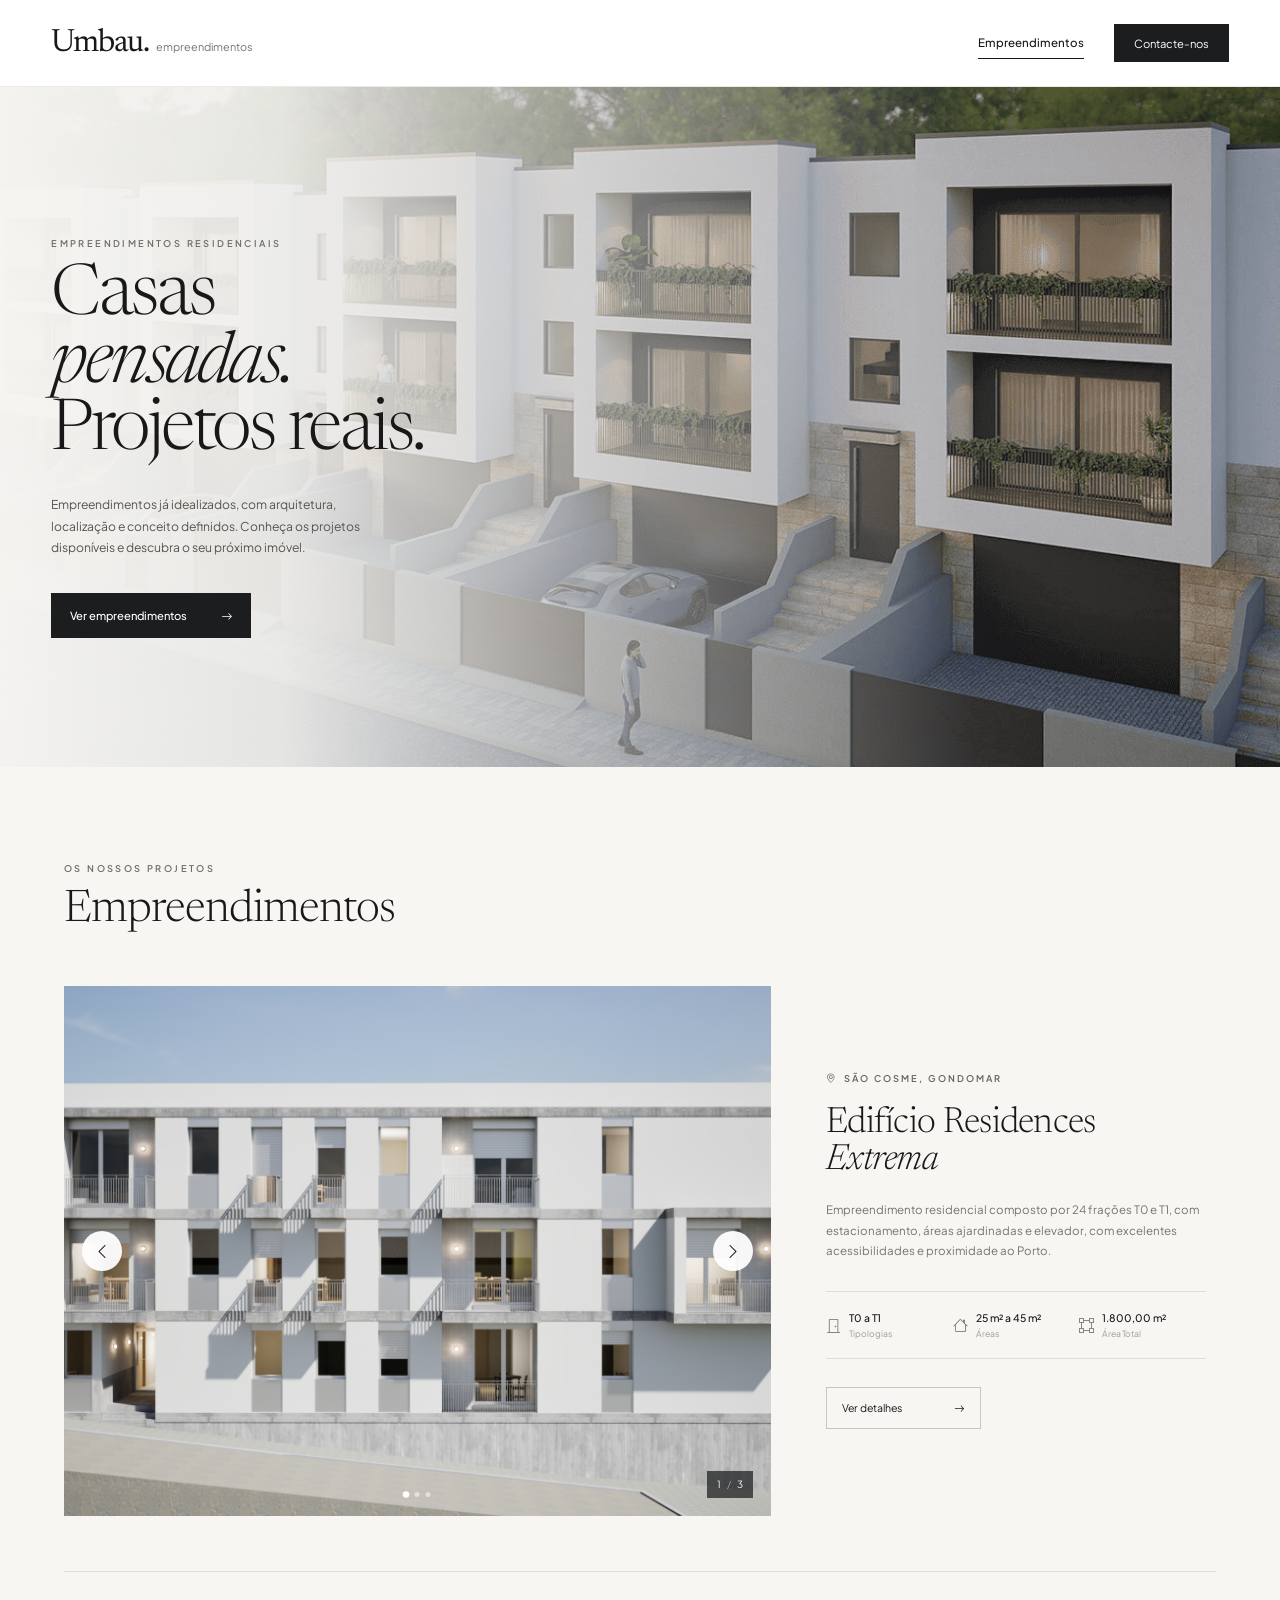
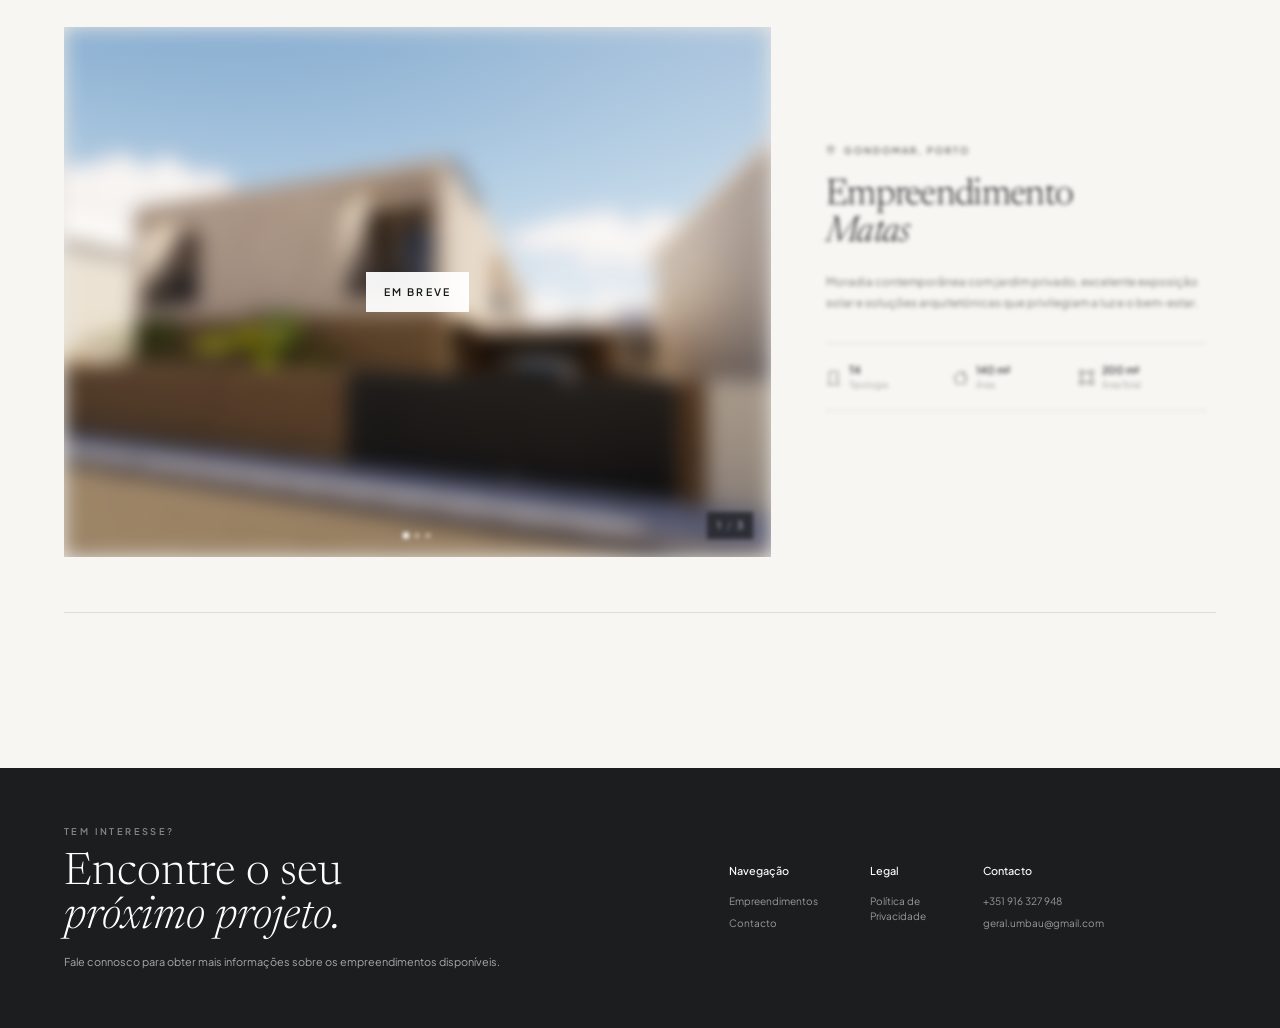
==== commit 489b12fd: "Rename Index.html to index.html" ====
--- a/index.html
+++ b/index.html
@@ -1,50 +1,77 @@
-<!DOCTYPE html>
+﻿<!DOCTYPE html>
 <html lang="pt-PT">
 
 <head>
+
     <meta charset="UTF-8">
-    <meta name="viewport" content="width=device-width, initial-scale=1.0">
-
-    <title>Casinhas | Projetos</title>
+
+    <meta name="viewport"
+          content="width=device-width, initial-scale=1.0">
+
+    <title>Umbau | Empreendimentos</title>
 
     <meta name="description"
-          content="Conheça os nossos projetos e imóveis.">
-
-    <!-- CSS -->
-    <link rel="stylesheet" href="style.css">
-
-    <!-- Google Fonts -->
-    <link href="https://fonts.googleapis.com/css2?family=Inter:wght@300;400;500;600;700&display=swap"
+          content="Empreendimentos residenciais da Umbau. Projetos idealizados ao detalhe e pensados para ganhar vida.">
+
+    <link rel="preconnect"
+          href="https://fonts.googleapis.com">
+
+    <link rel="preconnect"
+          href="https://fonts.gstatic.com"
+          crossorigin>
+
+    <link href="https://fonts.googleapis.com/css2?family=Newsreader:opsz,wght@6..72,300;6..72,400;6..72,500&family=Plus+Jakarta+Sans:wght@300;400;500;600&display=swap"
           rel="stylesheet">
 
-    <!-- Bootstrap Icons -->
     <link rel="stylesheet"
           href="https://cdn.jsdelivr.net/npm/bootstrap-icons@1.11.3/font/bootstrap-icons.min.css">
+
+    <link rel="stylesheet"
+          href="style.css">
+
 </head>
 
 
 <body>
 
-    <!-- ==================================================
+    <!-- =====================================================
          HEADER
-    ================================================== -->
-
-    <header>
-
-        <div class="container header-inner">
-
-            <a href="index.html" class="logo">
-                Casinhas
+    ====================================================== -->
+
+    <header class="site-header">
+
+        <div class="header-container">
+
+            <a href="index.html"
+               class="logo"
+               aria-label="Umbau - página inicial">
+
+                <span class="logo-main">
+                    Umbau.
+                </span>
+
+                <span class="logo-sub">
+                    empreendimentos
+                </span>
+
             </a>
 
-            <nav>
-
-                <a href="index.html" class="active">
-                    Projetos
+
+            <nav class="main-nav">
+
+                <a href="#empreendimentos"
+                   class="nav-link active">
+
+                    Empreendimentos
+
                 </a>
 
-                <a href="contacto.html">
+
+                <a href="contacto.html"
+                   class="btn-header">
+
                     Contacte-nos
+
                 </a>
 
             </nav>
@@ -54,564 +81,559 @@
     </header>
 
 
-    <!-- ==================================================
+    <!-- =====================================================
          CONTEÚDO PRINCIPAL
-    ================================================== -->
+    ====================================================== -->
 
     <main>
 
-        <section class="properties">
-
-            <div class="container">
-
-
-                <!-- ==================================================
-                     IMÓVEL 1
+        <!-- =================================================
+             HERO
+        ================================================== -->
+
+        <section class="hero-section">
+
+            <div class="hero-content">
+
+                <div class="hero-image">
+
+                    <img src="assets/HeroImage.png"
+                         alt="Projeto residencial Umbau">
+
+                </div>
+
+
+                <div class="hero-overlay"></div>
+
+
+                <div class="hero-text">
+
+                    <span class="section-kicker hero-kicker">
+                        EMPREENDIMENTOS RESIDENCIAIS
+                    </span>
+
+
+                    <h1 class="hero-title">
+                        Casas<br>
+                        <em>pensadas.</em><br>
+                        Projetos reais.
+                    </h1>
+
+
+                    <p class="hero-description">
+                        Empreendimentos já idealizados, com arquitetura, localização e conceito definidos.
+                        Conheça os projetos disponíveis e descubra o seu próximo imóvel.
+                    </p>
+
+
+                    <a href="#empreendimentos"
+                       class="btn-primary">
+
+                        <span>
+                            Ver empreendimentos
+                        </span>
+
+                        <i class="bi bi-arrow-right"></i>
+
+                    </a>
+
+                </div>
+
+            </div>
+
+        </section>
+
+
+        <!-- =================================================
+             EMPREENDIMENTOS
+        ================================================== -->
+
+        <section id="empreendimentos"
+                 class="projects-section">
+
+            <div class="section-container">
+
+                <div class="section-heading">
+
+                    <span class="section-kicker">
+                        OS NOSSOS PROJETOS
+                    </span>
+
+                    <h2>
+                        Empreendimentos
+                    </h2>
+
+                </div>
+
+
+                <!-- =================================================
+                     EMPREENDIMENTO 1
                 ================================================== -->
 
-                <article class="property">
-
-                    <!-- Cabeçalho -->
-                    <div class="property-header">
-
-                        <h1>Moradia T2</h1>
-
-                        <div class="property-summary">
-
-                            <div class="property-item">
+                <article class="project-card">
+
+                    <div class="project-gallery"
+                         data-project-gallery>
+
+                        <div class="project-gallery-track">
+
+                            <div class="project-slide active">
+
+                                <img src="assets/Extrema/FachadaPrincipal.png"
+                                     alt="Edifício Residences Extrema - Fachada Principal">
+
+                            </div>
+
+
+                            <div class="project-slide">
+
+                                <img src="assets/Extrema/VistaNordeste.png"
+                                     alt="Edifício Residences Extrema - Vista Nordeste">
+
+                            </div>
+
+
+                            <div class="project-slide">
+
+                                <img src="assets/Extrema/FachadaTraseirasNoite.png"
+                                     alt="Edifício Residences Extrema - Fachada Traseira à Noite">
+
+                            </div>
+
+                        </div>
+
+
+                        <button class="project-gallery-arrow project-gallery-prev"
+                                type="button"
+                                aria-label="Imagem anterior">
+
+                            <i class="bi bi-chevron-left"></i>
+
+                        </button>
+
+
+                        <button class="project-gallery-arrow project-gallery-next"
+                                type="button"
+                                aria-label="Imagem seguinte">
+
+                            <i class="bi bi-chevron-right"></i>
+
+                        </button>
+
+
+                        <div class="project-gallery-counter"
+                             aria-label="Contador de imagens">
+
+                            <span class="project-current">
+                                1
+                            </span>
+
+                            <span class="counter-separator">
+                                /
+                            </span>
+
+                            <span class="project-total">
+                                3
+                            </span>
+
+                        </div>
+
+
+                        <div class="project-gallery-dots"
+                             aria-label="Selecionar imagem">
+
+                            <button class="gallery-dot active"
+                                    type="button"
+                                    aria-label="Imagem 1">
+                            </button>
+
+                            <button class="gallery-dot"
+                                    type="button"
+                                    aria-label="Imagem 2">
+                            </button>
+
+                            <button class="gallery-dot"
+                                    type="button"
+                                    aria-label="Imagem 3">
+                            </button>
+
+                        </div>
+
+                    </div>
+
+
+                    <div class="project-info">
+
+                        <div class="location">
+
+                            <i class="bi bi-geo-alt"></i>
+
+                            <span>
+                                SÃO COSME, GONDOMAR
+                            </span>
+
+                        </div>
+
+
+                        <h3>
+                            Edifício Residences
+                            <span>
+                                Extrema
+                            </span>
+                        </h3>
+
+
+                        <p>
+                            Empreendimento residencial composto por 24 frações T0 e T1,
+                            com estacionamento, áreas ajardinadas e elevador, com excelentes
+                            acessibilidades e proximidade ao Porto.
+                        </p>
+
+
+                        <div class="project-specs">
+
+                            <div class="spec">
+
+                                <i class="bi bi-door-closed"></i>
+
+                                <div>
+
+                                    <strong>
+                                        T0 a T1
+                                    </strong>
+
+                                    <small>
+                                        Tipologias
+                                    </small>
+
+                                </div>
+
+                            </div>
+
+
+                            <div class="spec">
+
                                 <i class="bi bi-house"></i>
-                                <span>58 m²</span>
-                            </div>
-
-                            <div class="property-item">
+
+                                <div>
+
+                                    <strong>
+                                        25 m² a 45 m²
+                                    </strong>
+
+                                    <small>
+                                        Áreas
+                                    </small>
+
+                                </div>
+
+                            </div>
+
+
+                            <div class="spec">
+
+                                <i class="bi bi-bounding-box"></i>
+
+                                <div>
+
+                                    <strong>
+                                        1.800,00 m²
+                                    </strong>
+
+                                    <small>
+                                        Área Total
+                                    </small>
+
+                                </div>
+
+                            </div>
+
+                        </div>
+
+
+                        <a href="detalhe.html"
+                           class="project-link">
+
+                            <span>
+                                Ver detalhes
+                            </span>
+
+                            <i class="bi bi-arrow-right"></i>
+
+                        </a>
+
+                    </div>
+
+                </article>
+
+
+                <!-- =================================================
+                     EMPREENDIMENTO 2
+                ================================================== -->
+
+                <article class="project-card project-card-coming-soon">
+
+                    <div class="project-gallery-embreve"
+                         data-project-gallery>
+
+                        <div class="project-gallery-track">
+
+                            <div class="project-slide active">
+
+                                <img src="assets/Matas/Image1.png"
+                                     alt="Empreendimento residencial - imagem 1">
+
+                            </div>
+
+
+                            <div class="project-slide">
+
+                                <img src="assets/Matas/Image2.png"
+                                     alt="Empreendimento residencial - imagem 2">
+
+                            </div>
+
+
+                            <div class="project-slide">
+
+                                <img src="assets/Matas/Image3.png"
+                                     alt="Empreendimento residencial - imagem 3">
+
+                            </div>
+
+                        </div>
+
+
+                        <div class="project-gallery-counter">
+
+                            <span class="project-current">
+                                1
+                            </span>
+
+                            <span class="counter-separator">
+                                /
+                            </span>
+
+                            <span class="project-total">
+                                3
+                            </span>
+
+                        </div>
+
+
+                        <div class="project-gallery-dots">
+
+                            <button class="gallery-dot active"
+                                    type="button"
+                                    aria-label="Imagem 1">
+                            </button>
+
+                            <button class="gallery-dot"
+                                    type="button"
+                                    aria-label="Imagem 2">
+                            </button>
+
+                            <button class="gallery-dot"
+                                    type="button"
+                                    aria-label="Imagem 3">
+                            </button>
+
+                        </div>
+
+
+                        <div class="coming-soon-overlay">
+
+                            <span>
+                                EM BREVE
+                            </span>
+
+                        </div>
+
+                    </div>
+
+
+                    <div class="project-info">
+
+                        <div class="location">
+
+                            <i class="bi bi-geo-alt"></i>
+
+                            <span>
+                                GONDOMAR, PORTO
+                            </span>
+
+                        </div>
+
+
+                        <h3>
+                            Empreendimento
+                            <span>
+                                Matas
+                            </span>
+                        </h3>
+
+
+                        <p>
+                            Moradia contemporânea com jardim privado, excelente exposição solar
+                            e soluções arquitetónicas que privilegiam a luz e o bem-estar.
+                        </p>
+
+
+                        <div class="project-specs">
+
+                            <div class="spec">
+
                                 <i class="bi bi-door-closed"></i>
-                                <span>2 Quartos</span>
-                            </div>
-
-                            <div class="property-item">
-                                <i class="bi bi-droplet"></i>
-                                <span>1 WC</span>
+
+                                <div>
+
+                                    <strong>
+                                        T4
+                                    </strong>
+
+                                    <small>
+                                        Tipologia
+                                    </small>
+
+                                </div>
+
+                            </div>
+
+
+                            <div class="spec">
+
+                                <i class="bi bi-house"></i>
+
+                                <div>
+
+                                    <strong>
+                                        140 m²
+                                    </strong>
+
+                                    <small>
+                                        Área
+                                    </small>
+
+                                </div>
+
+                            </div>
+
+
+                            <div class="spec">
+
+                                <i class="bi bi-bounding-box"></i>
+
+                                <div>
+
+                                    <strong>
+                                        200 m²
+                                    </strong>
+
+                                    <small>
+                                        Área Total
+                                    </small>
+
+                                </div>
+
                             </div>
 
                         </div>
 
                     </div>
 
-
-                    <!-- Imagem + informações -->
-                    <div class="property-layout">
-
-
-                        <!-- GALERIA -->
-
-                        <div class="property-gallery">
-
-                            <button class="gallery-arrow gallery-prev"
-                                    type="button"
-                                    aria-label="Imagem anterior">
-                                ‹
-                            </button>
-
-                            <img id="property-image"
-                                 src="assets/Casa1/1.jpg"
-                                 alt="Moradia T2"
-                                 class="gallery-image">
-
-                            <button class="gallery-arrow gallery-next"
-                                    type="button"
-                                    aria-label="Imagem seguinte">
-                                ›
-                            </button>
-
-                            <div class="gallery-counter">
-                                <span id="gallery-current">1</span>
-                                /
-                                <span id="gallery-total">3</span>
-                            </div>
-
-                        </div>
-
-
-                        <!-- INFORMAÇÕES -->
-
-                        <div class="property-information">
-
-
-                            <!-- DETALHES -->
-
-                            <div class="property-details">
-
-                                <h2>Detalhes</h2>
-
-                                <div class="details-grid">
-
-                                    <div class="detail">
-
-                                        <div class="detail-label">
-                                            <i class="bi bi-house"></i>
-                                            <span>Área Bruta Privativa</span>
-                                        </div>
-
-                                        <strong>58 m²</strong>
-
-                                    </div>
-
-
-                                    <div class="detail">
-
-                                        <div class="detail-label">
-                                            <i class="bi bi-rulers"></i>
-                                            <span>Área Bruta</span>
-                                        </div>
-
-                                        <strong>58 m²</strong>
-
-                                    </div>
-
-
-                                    <div class="detail">
-
-                                        <div class="detail-label">
-                                            <i class="bi bi-bounding-box"></i>
-                                            <span>Área Total do Lote</span>
-                                        </div>
-
-                                        <strong>58 m²</strong>
-
-                                    </div>
-
-
-                                    <div class="detail">
-
-                                        <div class="detail-label">
-                                            <i class="bi bi-arrows-angle-expand"></i>
-                                            <span>Área Útil</span>
-                                        </div>
-
-                                        <strong>52 m²</strong>
-
-                                    </div>
-
-
-                                    <div class="detail">
-
-                                        <div class="detail-label">
-                                            <i class="bi bi-door-closed"></i>
-                                            <span>Quartos</span>
-                                        </div>
-
-                                        <strong>2</strong>
-
-                                    </div>
-
-
-                                    <div class="detail">
-
-                                        <div class="detail-label">
-                                            <i class="bi bi-calendar3"></i>
-                                            <span>Ano de Construção</span>
-                                        </div>
-
-                                        <strong>1951</strong>
-
-                                    </div>
-
-
-                                    <div class="detail">
-
-                                        <div class="detail-label">
-                                            <i class="bi bi-layers"></i>
-                                            <span>Piso</span>
-                                        </div>
-
-                                        <strong>R/C</strong>
-
-                                    </div>
-
-
-                                    <div class="detail">
-
-                                        <div class="detail-label">
-                                            <i class="bi bi-droplet"></i>
-                                            <span>Casas de banho</span>
-                                        </div>
-
-                                        <strong>1</strong>
-
-                                    </div>
-
-                                </div>
-
-                            </div>
-
-
-                            <!-- DESCRIÇÃO -->
-
-                            <div class="property-description">
-
-                                <h2>Descrição</h2>
-
-                                <p>
-                                    Pequena, mas acolhedora moradia térrea,
-                                    localizada na freguesia de Assumar,
-                                    concelho de Monforte.
-                                </p>
-
-                                <p>
-                                    Composta por sala de entrada,
-                                    cozinha e sala, casa de banho
-                                    completa e dois quartos.
-                                </p>
-
-                                <p>
-                                    A cozinha ficará equipada.
-                                </p>
-
-                            </div>
-
-                        </div>
+                </article>
+
+            </div>
+
+        </section>
+
+
+        <!-- =================================================
+             CTA / FOOTER
+        ================================================== -->
+
+        <section class="cta-section">
+
+            <div class="section-container cta-container">
+
+                <div class="cta-content">
+
+                    <span class="section-kicker cta-kicker">
+                        TEM INTERESSE?
+                    </span>
+
+                    <h2>
+                        Encontre o seu<br>
+                        <em>próximo projeto.</em>
+                    </h2>
+
+                    <p>
+                        Fale connosco para obter mais informações sobre os empreendimentos disponíveis.
+                    </p>
+
+                </div>
+
+
+                <div class="footer-container">
+
+                    <div class="footer-column">
+
+                        <strong>
+                            Navegação
+                        </strong>
+
+                        <a href="#empreendimentos">
+                            Empreendimentos
+                        </a>
+
+                        <a href="contacto.html">
+                            Contacto
+                        </a>
 
                     </div>
 
-                </article>
-
-
-                <!-- ==================================================
-                     IMÓVEL 2
-                     Pode ser substituído posteriormente por outro
-                     imóvel.
-                ================================================== -->
-
-                <article class="property">
-
-                    <div class="property-header">
-
-                        <h1>Moradia T2</h1>
-
-                        <div class="property-summary">
-
-                            <div class="property-item">
-                                <i class="bi bi-house"></i>
-                                <span>58 m²</span>
-                            </div>
-
-                            <div class="property-item">
-                                <i class="bi bi-door-closed"></i>
-                                <span>2 Quartos</span>
-                            </div>
-
-                            <div class="property-item">
-                                <i class="bi bi-droplet"></i>
-                                <span>1 WC</span>
-                            </div>
-
-                        </div>
+
+                    <div class="footer-column">
+
+                        <strong>
+                            Legal
+                        </strong>
+
+                        <a href="assets/politica_privacidade_rgpd.pdf"
+                           target="_blank">
+
+                            Política de Privacidade
+
+                        </a>
 
                     </div>
 
 
-                    <div class="property-layout">
-
-
-                        <div class="property-gallery">
-
-                            <button class="gallery-arrow gallery-prev"
-                                    type="button"
-                                    aria-label="Imagem anterior">
-                                ‹
-                            </button>
-
-                            <img src="assets/Casa1/1.jpg"
-                                 alt="Moradia T2"
-                                 class="gallery-image">
-
-                            <button class="gallery-arrow gallery-next"
-                                    type="button"
-                                    aria-label="Imagem seguinte">
-                                ›
-                            </button>
-
-                            <div class="gallery-counter">
-                                <span class="gallery-current">1</span>
-                                /
-                                <span class="gallery-total">3</span>
-                            </div>
-
-                        </div>
-
-
-                        <div class="property-information">
-
-                            <div class="property-details">
-
-                                <h2>Detalhes</h2>
-
-                                <div class="details-grid">
-
-                                    <div class="detail">
-                                        <div class="detail-label">
-                                            <i class="bi bi-house"></i>
-                                            <span>Área Bruta Privativa</span>
-                                        </div>
-                                        <strong>58 m²</strong>
-                                    </div>
-
-                                    <div class="detail">
-                                        <div class="detail-label">
-                                            <i class="bi bi-rulers"></i>
-                                            <span>Área Bruta</span>
-                                        </div>
-                                        <strong>58 m²</strong>
-                                    </div>
-
-                                    <div class="detail">
-                                        <div class="detail-label">
-                                            <i class="bi bi-bounding-box"></i>
-                                            <span>Área Total do Lote</span>
-                                        </div>
-                                        <strong>58 m²</strong>
-                                    </div>
-
-                                    <div class="detail">
-                                        <div class="detail-label">
-                                            <i class="bi bi-arrows-angle-expand"></i>
-                                            <span>Área Útil</span>
-                                        </div>
-                                        <strong>52 m²</strong>
-                                    </div>
-
-                                    <div class="detail">
-                                        <div class="detail-label">
-                                            <i class="bi bi-door-closed"></i>
-                                            <span>Quartos</span>
-                                        </div>
-                                        <strong>2</strong>
-                                    </div>
-
-                                    <div class="detail">
-                                        <div class="detail-label">
-                                            <i class="bi bi-calendar3"></i>
-                                            <span>Ano de Construção</span>
-                                        </div>
-                                        <strong>1951</strong>
-                                    </div>
-
-                                    <div class="detail">
-                                        <div class="detail-label">
-                                            <i class="bi bi-layers"></i>
-                                            <span>Piso</span>
-                                        </div>
-                                        <strong>R/C</strong>
-                                    </div>
-
-                                    <div class="detail">
-                                        <div class="detail-label">
-                                            <i class="bi bi-droplet"></i>
-                                            <span>Casas de banho</span>
-                                        </div>
-                                        <strong>1</strong>
-                                    </div>
-
-                                </div>
-
-                            </div>
-
-
-                            <div class="property-description">
-
-                                <h2>Descrição</h2>
-
-                                <p>
-                                    Pequena, mas acolhedora moradia térrea,
-                                    localizada na freguesia de Assumar,
-                                    concelho de Monforte.
-                                </p>
-
-                                <p>
-                                    Composta por sala de entrada,
-                                    cozinha e sala, casa de banho
-                                    completa e dois quartos.
-                                </p>
-
-                                <p>
-                                    A cozinha ficará equipada.
-                                </p>
-
-                            </div>
-
-                        </div>
+                    <div class="footer-column">
+
+                        <strong>
+                            Contacto
+                        </strong>
+
+                        <p>
+                            +351 916 327 948
+                        </p>
+
+                        <p>
+                            geral.umbau@gmail.com
+                        </p>
 
                     </div>
 
-                </article>
+                </div>
 
             </div>
 
         </section>
 
-
-        <!-- ==================================================
-             CTA
-        ================================================== -->
-
-        <section class="property-cta">
-
-            <div class="container">
-
-                <div>
-
-                    <h2>
-                        Tem interesse numa destas casas?
-                    </h2>
-
-                    <p>
-                        Entre em contacto connosco para obter
-                        mais informações.
-                    </p>
-
-                </div>
-
-                <a href="contacto.html" class="btn-primary">
-                    Contacte-nos
-                </a>
-
-            </div>
-
-        </section>
-
     </main>
 
 
-    <!-- ==================================================
-         MODAL DA GALERIA
-    ================================================== -->
-
-    <div class="image-modal" id="image-modal">
-
-        <button class="modal-close"
-                id="modal-close"
-                type="button"
-                aria-label="Fechar">
-            ×
-        </button>
-
-
-        <div class="modal-counter">
-
-            <span id="modal-current">1</span>
-            /
-            <span id="modal-total">3</span>
-
-        </div>
-
-
-        <button class="modal-arrow modal-prev"
-                id="modal-prev"
-                type="button"
-                aria-label="Imagem anterior">
-            ‹
-        </button>
-
-
-        <div class="modal-content">
-
-            <img id="modal-image"
-                 src=""
-                 alt="">
-
-            <div class="modal-thumbnails"
-                 id="modal-thumbnails">
-            </div>
-
-        </div>
-
-
-        <button class="modal-arrow modal-next"
-                id="modal-next"
-                type="button"
-                aria-label="Imagem seguinte">
-            ›
-        </button>
-
-    </div>
-
-
-    <!-- ==================================================
-         FOOTER
-    ================================================== -->
-
-    <footer>
-
-        <div class="container footer-grid">
-
-
-            <div class="footer-brand">
-
-                <h3>Casinhas</h3>
-
-                <p>
-                    Casas que se tornam lares.
-                </p>
-
-            </div>
-
-
-            <div>
-
-                <h4>Navegação</h4>
-
-                <a href="index.html">
-                    Projetos
-                </a>
-
-                <a href="contacto.html">
-                    Contacte-nos
-                </a>
-
-            </div>
-
-
-            <div>
-
-                <h4>Legal</h4>
-
-                <a href="./assets/politica-privacidade.pdf" target="_blank">
-                    Política de Privacidade
-                </a>
-                
-
-            </div>
-
-
-            <div>
-
-                <h4>Contacto</h4>
-
-                <p>
-                    +351 223 773 170
-                </p>
-
-                <p>
-                    geral@exemplo.pt
-                </p>
-
-            </div>
-
-        </div>
-
-
-        <div class="container footer-bottom">
-
-            <p>
-                © 2026 Casinhas. Todos os direitos reservados.
-            </p>
-
-        </div>
-
-    </footer>
-
-
-    <!-- JavaScript -->
     <script src="script.js"></script>
 
 </body>
--- a/style.css
+++ b/style.css
@@ -1,921 +1,2205 @@
-/* ==================================================
-   BASE
-================================================== */
+﻿/* =========================================================
+   SISTEMA VISUAL
+========================================================= */
 
 :root {
-    --navy: #172033;
-    --navy-dark: #111a2b;
-    --text: #172033;
-    --muted: #697386;
-    --icon-blue: #5579b8;
-    --border: #e5e8ed;
-    --background: #ffffff;
-    --light: #f6f7f9;
-}
-
+    --bg: #f7f6f3;
+    --bg-soft: #efede9;
+    --white: #ffffff;
+    --dark: #1b1d1f;
+    --dark-soft: #252729;
+    --text: #181818;
+    --muted: #77736d;
+    --light-muted: #a09c95;
+    --border: #dfddd8;
+    --accent: #bda98e;
+    --accent-soft: #d5c3aa;
+    --serif: "Newsreader", Georgia, serif;
+    --sans: "Plus Jakarta Sans", Arial, sans-serif;
+}
+
+
+/* =========================================================
+   RESET
+========================================================= */
 
 * {
     box-sizing: border-box;
-}
-
+    margin: 0;
+    padding: 0;
+}
 
 html {
     scroll-behavior: smooth;
 }
 
-
 body {
     margin: 0;
-    font-family: "Inter", Arial, sans-serif;
-    background: var(--background);
+    background: var(--bg);
     color: var(--text);
-    line-height: 1.6;
-}
-
+    font-family: var(--sans);
+    line-height: 1.5;
+    -webkit-font-smoothing: antialiased;
+}
+
+    body.modal-open {
+        overflow: hidden;
+    }
 
 img {
-    max-width: 100%;
-}
-
-
-a {
-    text-decoration: none;
-    color: inherit;
-}
-
+    display: block;
+    width: 100%;
+    height: 100%;
+    object-fit: cover;
+}
 
 button,
 input,
 textarea {
-    font-family: inherit;
-}
-
-
-.container {
-    width: min(1150px, 92%);
+    font: inherit;
+}
+
+button {
+    cursor: pointer;
+}
+
+a {
+    color: inherit;
+    text-decoration: none;
+}
+
+
+/* =========================================================
+   CONTAINERS
+========================================================= */
+
+.header-container {
+    width: min(1320px, 92%);
     margin: 0 auto;
 }
 
-
-/* ==================================================
+.section-container {
+    width: min(1200px, 90%);
+    margin: 0 auto;
+}
+
+.detail-container {
+    width: min(1400px, 92%);
+    margin: 0 auto;
+}
+
+
+/* =========================================================
    HEADER
-================================================== */
-
-header {
-    width: 100%;
-    background: #ffffff;
-    border-bottom: 1px solid #eeeeee;
-    position: sticky;
-    top: 0;
-    z-index: 1000;
-}
-
-
-.header-inner {
-    min-height: 65px;
+========================================================= */
+
+.site-header {
+    position: relative;
+    z-index: 50;
+    background: var(--white);
+    border-bottom: 1px solid #eceae6;
+}
+
+.header-container {
+    min-height: 86px;
     display: flex;
     align-items: center;
     justify-content: space-between;
 }
 
-
 .logo {
-    font-family: Georgia, "Times New Roman", serif;
+    display: flex;
+    align-items: baseline;
+    gap: 7px;
+}
+
+.logo-main {
+    font-family: var(--serif);
     font-size: 2rem;
     font-weight: 400;
     letter-spacing: -1px;
-    color: var(--navy-dark);
-}
-
-
-nav {
-    display: flex;
-    height: 65px;
-}
-
-
-    nav a {
-        position: relative;
-        display: flex;
-        align-items: center;
-        padding: 0 24px;
-        color: var(--navy);
-        font-size: 0.9rem;
-        font-weight: 500;
-        transition: color 0.2s ease;
-    }
-
-
-        nav a:hover {
-            color: var(--icon-blue);
-        }
-
-
-        nav a.active::after {
-            content: "";
-            position: absolute;
-            left: 24px;
-            right: 24px;
-            bottom: 0;
-            height: 2px;
-            background: var(--navy-dark);
-        }
-
-
-/* ==================================================
-   IMÓVEIS
-================================================== */
-
-.properties {
-    padding: 35px 0 20px;
-}
-
-
-.property {
+}
+
+.logo-sub {
+    color: var(--muted);
+    font-size: 0.68rem;
+}
+
+.main-nav {
+    display: flex;
+    align-items: center;
+    gap: 30px;
+}
+
+.nav-link {
+    position: relative;
+    padding: 7px 0;
+    font-size: 0.72rem;
+    font-weight: 500;
+}
+
+    .nav-link::after {
+        content: "";
+        position: absolute;
+        left: 0;
+        bottom: 0;
+        width: 0;
+        height: 1px;
+        background: var(--text);
+        transition: width 0.2s ease;
+    }
+
+    .nav-link:hover::after,
+    .nav-link.active::after {
+        width: 100%;
+    }
+
+.btn-header {
+    padding: 11px 20px;
+    background: var(--dark);
+    color: var(--white);
+    font-size: 0.7rem;
+    transition: opacity 0.2s ease, transform 0.2s ease;
+}
+
+    .btn-header:hover {
+        opacity: 0.88;
+        transform: translateY(-1px);
+    }
+
+
+/* =========================================================
+   ELEMENTOS GERAIS
+========================================================= */
+
+.section-kicker,
+.kicker {
+    display: block;
+    margin-bottom: 13px;
+    color: #716d67;
+    font-size: 0.58rem;
+    font-weight: 600;
+    letter-spacing: 2.4px;
+    text-transform: uppercase;
+}
+
+.btn-primary {
+    display: inline-flex;
+    align-items: center;
+    justify-content: space-between;
+    gap: 34px;
+    padding: 14px 19px;
+    border: 0;
+    background: var(--dark);
+    color: var(--white);
+    font-size: 0.7rem;
+    font-weight: 500;
+    transition: opacity 0.2s ease, transform 0.2s ease;
+}
+
+    .btn-primary:hover {
+        opacity: 0.88;
+        transform: translateY(-1px);
+    }
+
+
+/* =========================================================
+   HOMEPAGE — HERO
+========================================================= */
+
+.hero-section {
+    background: var(--white);
+}
+
+.hero-content {
+    position: relative;
+    min-height: 680px;
+    overflow: hidden;
+}
+
+.hero-image {
+    position: absolute;
+    inset: 0;
+    z-index: 1;
+}
+
+    .hero-image img {
+        object-position: center;
+    }
+
+.hero-overlay {
+    position: absolute;
+    inset: 0;
+    z-index: 2;
+    background: linear-gradient( 90deg, rgba(247, 246, 243, 0.98) 0%, rgba(247, 246, 243, 0.90) 22%, rgba(247, 246, 243, 0.48) 48%, rgba(247, 246, 243, 0.05) 76%, rgba(247, 246, 243, 0) 100% );
+}
+
+.hero-text {
+    position: relative;
+    z-index: 3;
+    width: min(1320px, 92%);
+    margin: 0 auto;
+    padding-top: 150px;
+}
+
+.hero-title {
+    margin-bottom: 27px;
+    font-family: var(--serif);
+    font-size: clamp(3.5rem, 5.5vw, 5.2rem);
+    font-weight: 300;
+    line-height: 0.96;
+    letter-spacing: -2.5px;
+}
+
+.hero-description {
+    max-width: 330px;
+    margin-bottom: 34px;
+    color: #57544f;
+    font-size: 0.76rem;
+    line-height: 1.8;
+}
+
+
+/* =========================================================
+   HOMEPAGE — PROJETOS
+========================================================= */
+
+.projects-section {
+    padding: 95px 0 105px;
+    background: var(--bg);
+}
+
+.section-heading {
+    margin-bottom: 52px;
+}
+
+    .section-heading h2 {
+        font-family: var(--serif);
+        font-size: 2.8rem;
+        font-weight: 300;
+        line-height: 1;
+        letter-spacing: -1px;
+    }
+
+.project-card {
+    display: grid;
+    grid-template-columns: 1.45fr 0.8fr;
+    gap: 55px;
+    align-items: center;
     padding-bottom: 55px;
     margin-bottom: 55px;
     border-bottom: 1px solid var(--border);
 }
 
-
-    .property:last-child {
+    .project-card:last-child {
         margin-bottom: 0;
     }
 
 
-/* ==================================================
-   CABEÇALHO DO IMÓVEL
-================================================== */
-
-.property-header {
-    display: flex;
-    align-items: center;
-    gap: 28px;
-    min-height: 48px;
-    margin-bottom: 12px;
-}
-
-
-    .property-header h1 {
-        margin: 0;
-        font-size: 1.18rem;
-        font-weight: 700;
-    }
-
-
-.property-summary {
-    display: flex;
-    align-items: center;
-    gap: 22px;
-}
-
-
-.property-item {
+/* =========================================================
+   PROJETO — EM BREVE
+========================================================= */
+
+.project-card-coming-soon {
+    position: relative;
+}
+
+    /* Imagens desfocadas */
+    .project-card-coming-soon .project-gallery-track {
+        filter: blur(10px);
+    }
+
+    /* Informação do projeto desfocada */
+    .project-card-coming-soon .project-info {
+        filter: blur(2px);
+    }
+
+    /* Contador e pontos também desfocados */
+    .project-card-coming-soon .project-gallery-counter,
+    .project-card-coming-soon .project-gallery-dots {
+        filter: blur(2px);
+    }
+
+
+/* =========================================================
+   EM BREVE — TEXTO
+========================================================= */
+
+.coming-soon-overlay {
+    position: absolute;
+    inset: 0;
+    z-index: 20;
+    display: flex;
+    align-items: center;
+    justify-content: center;
+    pointer-events: none;
+}
+
+    /* Apenas EM BREVE fica completamente nítido */
+    .coming-soon-overlay span {
+        padding: 12px 18px;
+        background: rgba(255, 255, 255, 0.94);
+        color: var(--text);
+        font-size: 0.65rem;
+        font-weight: 600;
+        letter-spacing: 2.2px;
+    }
+
+
+/* =========================================================
+   HOMEPAGE — GALERIA
+========================================================= */
+
+.project-gallery,
+.project-gallery-embreve {
+    position: relative;
+    height: 530px;
+    overflow: hidden;
+    background: #eae8e3;
+}
+
+.project-gallery-track {
+    width: 100%;
+    height: 100%;
+}
+
+.project-slide {
+    position: absolute;
+    inset: 0;
+    opacity: 0;
+    pointer-events: none;
+    transition: opacity 0.55s ease;
+}
+
+    .project-slide.active {
+        opacity: 1;
+        pointer-events: auto;
+    }
+
+    .project-slide img {
+        transition: transform 0.8s ease;
+    }
+
+.project-gallery:hover .project-slide.active img {
+    transform: scale(1.02);
+}
+
+
+/* =========================================================
+   GALERIA — SETAS
+========================================================= */
+
+.project-gallery-arrow {
+    position: absolute;
+    top: 50%;
+    z-index: 5;
+    width: 40px;
+    height: 40px;
+    display: flex;
+    align-items: center;
+    justify-content: center;
+    border: 0;
+    border-radius: 50%;
+    background: rgba(255, 255, 255, 0.94);
+    color: var(--text);
+    transform: translateY(-50%);
+    transition: background 0.2s ease, transform 0.2s ease;
+}
+
+    .project-gallery-arrow:hover {
+        background: white;
+        transform: translateY(-50%) scale(1.05);
+    }
+
+.project-gallery-prev {
+    left: 18px;
+}
+
+.project-gallery-next {
+    right: 18px;
+}
+
+
+/* =========================================================
+   GALERIA — CONTADOR
+========================================================= */
+
+.project-gallery-counter {
+    position: absolute;
+    right: 18px;
+    bottom: 18px;
+    z-index: 5;
+    padding: 6px 10px;
+    background: rgba(27, 29, 31, 0.72);
+    color: white;
+    font-size: 0.62rem;
+}
+
+.counter-separator {
+    margin: 0 4px;
+    opacity: 0.5;
+}
+
+
+/* =========================================================
+   GALERIA — DOTS
+========================================================= */
+
+.project-gallery-dots {
+    position: absolute;
+    left: 50%;
+    bottom: 19px;
+    z-index: 5;
+    display: flex;
+    gap: 6px;
+    transform: translateX(-50%);
+}
+
+.gallery-dot {
+    width: 5px;
+    height: 5px;
+    padding: 0;
+    border: 0;
+    border-radius: 50%;
+    background: rgba(255, 255, 255, 0.5);
+}
+
+    .gallery-dot.active {
+        background: white;
+        transform: scale(1.3);
+    }
+
+
+/* =========================================================
+   HOMEPAGE — INFORMAÇÃO DOS PROJETOS
+========================================================= */
+
+.project-info {
+    padding-right: 10px;
+}
+
+.location {
     display: flex;
     align-items: center;
     gap: 7px;
-}
-
-
-    .property-item i {
-        font-size: 15px;
-        color: #52657d;
-    }
-
-
-    .property-item span {
-        color: #52657d;
-        font-size: 0.78rem;
+    margin-bottom: 20px;
+    color: #66615b;
+    font-size: 0.58rem;
+    font-weight: 600;
+    letter-spacing: 2px;
+}
+
+.project-info h3 {
+    margin-bottom: 21px;
+    font-family: var(--serif);
+    font-size: 2.25rem;
+    font-weight: 300;
+    line-height: 1.02;
+    letter-spacing: -0.7px;
+}
+
+    .project-info h3 span {
+        display: block;
+        font-style: italic;
+    }
+
+.project-info > p {
+    margin-bottom: 30px;
+    color: var(--muted);
+    font-size: 0.72rem;
+    line-height: 1.75;
+}
+
+.project-specs {
+    display: grid;
+    grid-template-columns: repeat(3, 1fr);
+    padding: 18px 0;
+    margin-bottom: 28px;
+    border-top: 1px solid var(--border);
+    border-bottom: 1px solid var(--border);
+}
+
+.spec {
+    display: flex;
+    align-items: center;
+    gap: 8px;
+}
+
+    .spec i {
+        color: #88837c;
+        font-size: 0.95rem;
+    }
+
+    .spec strong {
+        display: block;
+        font-size: 0.65rem;
         font-weight: 500;
     }
 
-
-/* ==================================================
-   LAYOUT DO IMÓVEL
-================================================== */
-
-.property-layout {
+    .spec small {
+        display: block;
+        margin-top: 2px;
+        color: var(--light-muted);
+        font-size: 0.54rem;
+    }
+
+.project-link {
+    display: inline-flex;
+    align-items: center;
+    justify-content: space-between;
+    gap: 45px;
+    min-width: 155px;
+    padding: 12px 15px;
+    border: 1px solid #c9c5bf;
+    font-size: 0.66rem;
+    transition: background 0.2s ease, border-color 0.2s ease, transform 0.2s ease;
+}
+
+    .project-link:hover {
+        background: #efede9;
+        border-color: #aaa59e;
+        transform: translateX(2px);
+    }
+
+
+/* =========================================================
+   HOMEPAGE — VALORES
+========================================================= */
+
+.features-section {
+    padding: 90px 0;
+    background: var(--bg-soft);
+    border-top: 1px solid var(--border);
+}
+
+.features-intro {
+    margin-bottom: 60px;
+}
+
+    .features-intro h2 {
+        font-family: var(--serif);
+        font-size: 2.7rem;
+        font-weight: 300;
+        line-height: 1;
+        letter-spacing: -1px;
+    }
+
+.features-grid {
     display: grid;
-    grid-template-columns: 48% 1fr;
-    gap: 42px;
+    grid-template-columns: repeat(3, 1fr);
+}
+
+.feature {
+    padding: 0 50px;
+    text-align: center;
+    border-right: 1px solid #d8d4ce;
+}
+
+    .feature:first-child {
+        padding-left: 0;
+    }
+
+    .feature:last-child {
+        padding-right: 0;
+        border-right: none;
+    }
+
+.feature-number {
+    margin-bottom: 20px;
+    color: var(--light-muted);
+    font-size: 0.58rem;
+    letter-spacing: 2px;
+}
+
+.feature > i {
+    display: block;
+    margin-bottom: 16px;
+    color: #77726b;
+    font-size: 1.35rem;
+}
+
+.feature h3 {
+    margin-bottom: 9px;
+    font-family: var(--serif);
+    font-size: 1.25rem;
+    font-weight: 400;
+}
+
+.feature p {
+    max-width: 230px;
+    margin: 0 auto;
+    color: var(--muted);
+    font-size: 0.66rem;
+    line-height: 1.65;
+}
+
+
+/* =========================================================
+   CTA GERAL
+========================================================= */
+
+.cta-section {
+    padding: 40px 0;
+    background: var(--dark);
+    color: var(--white);
+    margin: 50px 0 0 0;
+}
+
+.cta-container {
+    display: grid;
+    grid-template-columns: 1.2fr 1fr;
+    align-items: center;
+    gap: 80px;
+}
+
+.cta-kicker {
+    color: #858689;
+}
+
+.cta-container h2 {
+    margin-bottom: 14px;
+    font-family: var(--serif);
+    font-size: 2.8rem;
+    font-weight: 300;
+    line-height: 0.98;
+}
+
+    .cta-container h2 em {
+        font-style: italic;
+    }
+
+.cta-container p {
+    color: #aaa9a7;
+    font-size: 0.68rem;
+}
+
+.cta-button {
+    display: inline-flex;
+    align-items: center;
+    justify-content: space-between;
+    gap: 60px;
+    min-width: 185px;
+    padding: 14px 18px;
+    border: 1px solid #5d5e60;
+    font-size: 0.68rem;
+    transition: border-color 0.2s ease, transform 0.2s ease;
+}
+
+    .cta-button:hover {
+        border-color: #999;
+        transform: translateX(2px);
+    }
+
+
+/* =========================================================
+   FOOTER
+========================================================= */
+
+.site-footer {
+    background: var(--dark);
+    color: var(--white);
+}
+
+.footer-container {
+    display: grid;
+    grid-template-columns: 1.4fr 1fr 1fr 1fr;
+    gap: 40px;
+    padding: 55px 0 50px;
+}
+
+.footer-brand span {
+    font-family: var(--serif);
+    font-size: 1.7rem;
+}
+
+.footer-brand p {
+    margin-top: 5px;
+    color: #888;
+    font-size: 0.65rem;
+}
+
+.footer-column strong {
+    display: block;
+    margin-bottom: 15px;
+    font-size: 0.68rem;
+    font-weight: 500;
+}
+
+.footer-column a,
+.footer-column p {
+    display: block;
+    margin-bottom: 7px;
+    color: #999;
+    font-size: 0.63rem;
+}
+
+    .footer-column a:hover {
+        color: white;
+    }
+
+.footer-bottom {
+    padding: 18px 0;
+    border-top: 1px solid rgba(255, 255, 255, 0.08);
+    color: #666;
+    font-size: 0.58rem;
+}
+
+
+/* =========================================================
+   CONTACTO
+========================================================= */
+
+.contact-page {
+    min-height: 680px;
+    padding: 90px 0 110px;
+}
+
+.contact-grid {
+    display: grid;
+    grid-template-columns: 0.85fr 1.15fr;
+    gap: 100px;
     align-items: start;
 }
 
-
-/* ==================================================
-   GALERIA
-================================================== */
-
-.property-gallery {
+.contact-info {
+    padding-top: 20px;
+}
+
+    .contact-info h1 {
+        margin-bottom: 28px;
+        font-family: var(--serif);
+        font-size: 4.2rem;
+        font-weight: 300;
+        line-height: 0.9;
+        letter-spacing: -2px;
+    }
+
+        .contact-info h1 em {
+            font-style: italic;
+        }
+
+.contact-intro {
+    max-width: 390px;
+    margin-bottom: 55px;
+    color: var(--muted);
+    font-size: 0.75rem;
+    line-height: 1.85;
+}
+
+.contact-details {
+    display: flex;
+    flex-direction: column;
+    gap: 30px;
+}
+
+.contact-detail {
+    display: flex;
+    align-items: center;
+    gap: 17px;
+}
+
+.contact-icon {
+    width: 43px;
+    height: 43px;
+    display: flex;
+    align-items: center;
+    justify-content: center;
+    border: 1px solid var(--border);
+    color: #77726b;
+}
+
+.contact-label {
+    display: block;
+    margin-bottom: 4px;
+    color: #99948d;
+    font-size: 0.53rem;
+    font-weight: 600;
+    letter-spacing: 1.7px;
+}
+
+.contact-detail h3 {
+    font-size: 0.72rem;
+    font-weight: 500;
+}
+
+
+/* =========================================================
+   CONTACTO — FORM
+========================================================= */
+
+.contact-form-container {
+    padding: 50px;
+    background: white;
+    border: 1px solid var(--border);
+}
+
+.form-heading {
+    padding-bottom: 28px;
+    margin-bottom: 30px;
+}
+
+    .form-heading h2 {
+        margin-bottom: 10px;
+        font-family: var(--serif);
+        font-size: 2rem;
+        font-weight: 300;
+    }
+
+    .form-heading p {
+        color: var(--muted);
+        font-size: 0.67rem;
+    }
+
+.form-row {
+    display: grid;
+    grid-template-columns: 1fr 1fr;
+    gap: 20px;
+}
+
+.form-group {
+    margin-bottom: 22px;
+}
+
+    .form-group label {
+        display: block;
+        margin-bottom: 8px;
+        color: #55514c;
+        font-size: 0.61rem;
+        font-weight: 500;
+    }
+
+    .form-group input,
+    .form-group textarea {
+        width: 100%;
+        padding: 13px 0;
+        border: 0;
+        border-bottom: 1px solid #d5d2cc;
+        outline: none;
+        background: transparent;
+        color: var(--text);
+        font-size: 0.7rem;
+        resize: vertical;
+    }
+
+        .form-group input:focus,
+        .form-group textarea:focus {
+            border-color: var(--text);
+        }
+
+    .form-group textarea {
+        min-height: 130px;
+    }
+
+.form-button {
+    display: inline-flex;
+    align-items: center;
+    justify-content: space-between;
+    gap: 45px;
+    min-width: 180px;
+    padding: 14px 18px;
+    border: 0;
+    background: var(--dark);
+    color: white;
+    font-size: 0.68rem;
+}
+
+
+/* =========================================================
+   DETALHE — INTRO
+========================================================= */
+
+.detail-page {
+    padding: 30px 0 5px;
+}
+
+.detail-back {
+    display: inline-flex;
+    align-items: center;
+    gap: 8px;
+    margin-bottom: 25px;
+    color: #585550;
+    font-size: 0.7rem;
+}
+
+    .detail-back:hover {
+        color: var(--text);
+    }
+
+.detail-heading {
+    display: flex;
+    align-items: flex-end;
+    justify-content: space-between;
+    gap: 40px;
+    margin-bottom: 27px;
+}
+
+    .detail-heading h1 {
+        font-family: var(--serif);
+        font-size: clamp(2.7rem, 4vw, 4rem);
+        font-weight: 300;
+        line-height: 0.95;
+        letter-spacing: -1.7px;
+    }
+
+.detail-price {
+    color: var(--muted);
+    font-family: var(--serif);
+    font-size: 1.75rem;
+    font-weight: 300;
+    white-space: nowrap;
+}
+
+
+/* =========================================================
+   DETALHE — GALERIA
+========================================================= */
+
+.detail-gallery {
+    display: grid;
+    grid-template-columns: 1.7fr 1fr;
+    gap: 8px;
+    height: 520px;
+}
+
+    .detail-gallery button {
+        padding: 0;
+        border: 0;
+        background: none;
+    }
+
+.detail-gallery-main,
+.detail-gallery-small {
     position: relative;
-    width: 100%;
-    height: 300px;
     overflow: hidden;
-    background: #f1f2f4;
-}
-
-
-    .property-gallery img {
-        display: block;
+    border-radius: 3px;
+    background: #e4e2dc;
+}
+
+    .detail-gallery-main img,
+    .detail-gallery-small img {
         width: 100%;
         height: 100%;
         object-fit: cover;
-    }
-
-
-.gallery-image {
-    cursor: zoom-in;
-}
-
-
-/* Setas */
-
-.gallery-arrow {
+        transition: transform 0.45s ease;
+    }
+
+    .detail-gallery-main:hover img,
+    .detail-gallery-small:hover img {
+        transform: scale(1.018);
+    }
+
+.detail-gallery-side {
+    display: grid;
+    grid-template-rows: 1fr 1fr;
+    gap: 8px;
+    min-height: 0;
+}
+
+.detail-gallery-hint {
     position: absolute;
+    left: 18px;
+    bottom: 18px;
+    z-index: 5;
+    display: inline-flex;
+    align-items: center;
+    gap: 7px;
+    padding: 8px 12px;
+    background: rgba(0, 0, 0, 0.55);
+    color: #fff;
+    font-size: 0.72rem;
+    font-weight: 500;
+    letter-spacing: 0.02em;
+    border-radius: 2px;
+    pointer-events: none;
+}
+
+    .detail-gallery-hint i {
+        font-size: 0.8rem;
+    }
+
+
+/* =========================================================
+   DETALHE — RESUMO
+========================================================= */
+
+.detail-overview {
+    display: grid;
+    grid-template-columns: repeat(4, 1fr) 1.15fr;
+    margin: 20px 0 28px;
+    background: #efede9;
+}
+
+.overview-item {
+    min-height: 92px;
+    display: flex;
+    align-items: center;
+    gap: 15px;
+    padding: 18px 26px;
+    border-right: 1px solid #dad6cf;
+}
+
+    .overview-item > i {
+        flex-shrink: 0;
+        color: var(--accent);
+        font-size: 1.45rem;
+    }
+
+.overview-label {
+    display: block;
+    margin-bottom: 2px;
+    color: var(--muted);
+    font-size: 0.58rem;
+}
+
+.overview-value {
+    display: block;
+    font-size: 0.72rem;
+    font-weight: 500;
+}
+
+.overview-contact {
+    display: flex;
+    align-items: center;
+    justify-content: space-between;
+    gap: 25px;
+    margin: 16px;
+    padding: 0 22px;
+    background: var(--accent-soft);
+    font-size: 0.7rem;
+    transition: background 0.2s ease, transform 0.2s ease;
+}
+
+    .overview-contact:hover {
+        background: var(--accent);
+        transform: translateX(2px);
+    }
+
+
+/* =========================================================
+   DETALHE — CONTEÚDO
+========================================================= */
+
+.detail-content {
+    display: grid;
+    grid-template-columns: 1.6fr 0.95fr;
+    gap: 55px;
+    align-items: start;
+}
+
+.detail-section-title {
+    margin-bottom: 20px;
+    font-family: var(--serif);
+    font-size: 1.9rem;
+    font-weight: 300;
+    line-height: 1;
+}
+
+.detail-description {
+    padding-right: 25px;
+}
+
+    .detail-description p {
+        max-width: 760px;
+        margin-bottom: 14px;
+        color: #625f59;
+        font-size: 0.73rem;
+        line-height: 1.8;
+    }
+
+.description-more {
+    margin-top: 24px;
+}
+
+    .description-more summary {
+        display: inline-flex;
+        align-items: center;
+        gap: 8px;
+        list-style: none;
+        font-size: 0.7rem;
+        font-weight: 500;
+        cursor: pointer;
+    }
+
+        .description-more summary::-webkit-details-marker {
+            display: none;
+        }
+
+        .description-more summary::after {
+            content: "⌄";
+            font-size: 0.9rem;
+        }
+
+    .description-more[open] summary::after {
+        content: "⌃";
+    }
+
+.detail-spec-list {
+    max-width: 650px;
+    margin-top: 24px;
+    border-top: 1px solid var(--border);
+}
+
+.detail-spec-row {
+    display: flex;
+    align-items: center;
+    justify-content: space-between;
+    gap: 20px;
+    padding: 12px 0;
+    border-bottom: 1px solid var(--border);
+    font-size: 0.66rem;
+}
+
+    .detail-spec-row span {
+        color: var(--muted);
+    }
+
+    .detail-spec-row strong {
+        font-weight: 500;
+    }
+
+
+/* =========================================================
+   DETALHE — LOCALIZAÇÃO
+========================================================= */
+
+.detail-location {
+    padding-left: 35px;
+    border-left: 1px solid var(--border);
+}
+
+
+/* MAPA NORMAL */
+
+.detail-map {
+    position: relative;
+    height: 285px;
+    overflow: hidden;
+    background: #e5e4df;
+}
+
+#project-map {
+    width: 100%;
+    height: 100%;
+}
+
+
+/* BOTÃO ABRIR MAPA */
+
+.map-expand-button {
+    position: absolute;
+    top: 14px;
+    right: 14px;
+    z-index: 500;
+    display: inline-flex;
+    align-items: center;
+    gap: 8px;
+    padding: 9px 12px;
+    border: 0;
+    border-radius: 2px;
+    background: rgba(255, 255, 255, 0.95);
+    color: var(--text);
+    font-size: 0.62rem;
+    font-weight: 500;
+    box-shadow: 0 2px 8px rgba(0, 0, 0, 0.12);
+    transition: background 0.2s ease, transform 0.2s ease;
+}
+
+    .map-expand-button:hover {
+        background: white;
+        transform: translateY(-1px);
+    }
+
+/* =========================================================
+   DETALHE — CONTACTO JUNTO À DOCUMENTAÇÃO
+========================================================= */
+
+.documents-grid .cta-button {
+    display: flex;
+    align-items: center;
+    justify-content: space-between;
+    min-height: 82px;
+    min-width: 0;
+    padding: 18px 22px;
+    border: 1px solid var(--border);
+    background: transparent;
+    color: var(--text);
+    font-size: 0.7rem;
+    font-weight: 500;
+    gap: 25px;
+    transition: background 0.2s ease, border-color 0.2s ease;
+}
+
+    .documents-grid .cta-button:hover {
+        background: #efede9;
+        border-color: #c5c0b8;
+        transform: none;
+    }
+
+    .documents-grid .cta-button i {
+        font-size: 0.8rem;
+        color: var(--muted);
+    }
+
+/* =========================================================
+   MAPA EM GRANDE
+========================================================= */
+
+/* =========================================================
+   MAPA EXPANDIDO
+========================================================= */
+
+.detail-map.map-expanded {
+    position: fixed;
     top: 50%;
-    z-index: 5;
+    left: 50%;
+    width: 80vw;
+    height: 80vh;
+    transform: translate(-50%, -50%);
+    z-index: 1000;
+    background: #fff;
+    box-shadow: 0 20px 60px rgba(0, 0, 0, 0.18);
+}
+
+    .detail-map.map-expanded #project-map {
+        width: 100%;
+        height: 100%;
+    }
+
+    /* Botão mantém-se no canto superior direito */
+    .detail-map.map-expanded .map-expand-button {
+        top: 14px;
+        right: 14px;
+        bottom: auto;
+        z-index: 1001;
+    }
+
+/* Fundo ligeiramente escurecido atrás do mapa */
+body.map-open::before {
+    content: "";
+    position: fixed;
+    inset: 0;
+    background: rgba(20, 25, 30, 0.35);
+    z-index: 999;
+}
+
+/* Impede scroll enquanto o mapa está aberto */
+body.map-open {
+    overflow: hidden;
+}
+
+/* ENDEREÇO / GOOGLE MAPS */
+
+.detail-address {
+    display: flex;
+    align-items: flex-start;
+    gap: 10px;
+    margin-top: 15px;
+    color: var(--muted);
+    font-size: 0.65rem;
+    transition: color 0.2s ease;
+}
+
+    .detail-address > i:first-child {
+        color: var(--accent);
+    }
+
+    .detail-address > i:last-child {
+        margin-left: auto;
+        color: #999;
+        font-size: 0.75rem;
+    }
+
+    .detail-address strong {
+        display: block;
+        color: var(--text);
+        font-weight: 500;
+    }
+
+    .detail-address span {
+        display: block;
+        margin-top: 3px;
+        color: var(--muted);
+    }
+
+    .detail-address:hover strong {
+        text-decoration: underline;
+    }
+
+.location-points {
+    margin-top: 10px;
+}
+
+
+/* =========================================================
+   MAPA — PINS
+========================================================= */
+
+.project-map-marker,
+.location-map-marker {
+    background: none;
+    border: 0;
+}
+
+.project-pin {
     width: 34px;
-    height: 44px;
+    height: 35px;
+    position: relative;
+    background: var(--dark);
+    border-radius: 50% 50% 50% 0;
+    transform: rotate(-45deg);
+    box-shadow: 0 3px 8px rgba(0, 0, 0, 0.22);
+}
+
+.project-pin-dot {
+    position: absolute;
+    width: 10px;
+    height: 10px;
+    top: 12px;
+    left: 12px;
+    background: var(--accent-soft);
+    border-radius: 50%;
+}
+
+.location-pin {
+    width: 24px;
+    height: 25px;
+    position: relative;
+    background: var(--accent);
+    border-radius: 50% 50% 50% 0;
+    transform: rotate(-45deg);
+    box-shadow: 0 2px 5px rgba(0, 0, 0, 0.18);
+}
+
+.location-pin-dot {
+    position: absolute;
+    width: 7px;
+    height: 7px;
+    top: 9px;
+    left: 9px;
+    background: var(--white);
+    border-radius: 50%;
+}
+
+
+/* =========================================================
+   MAPA — LIMPEZA
+========================================================= */
+
+.leaflet-control-attribution {
+    background: rgba(255, 255, 255, 0.72) !important;
+    padding: 3px 7px !important;
+    font-size: 9px !important;
+    color: #777 !important;
+}
+
+    .leaflet-control-attribution a {
+        color: #666 !important;
+    }
+
+
+/* =========================================================
+   MAPA / LIGHTBOX — Z-INDEX
+========================================================= */
+
+/*
+   O Leaflet usa z-index elevado nos controlos.
+   O modal tem de ficar acima deles.
+*/
+
+.leaflet-pane,
+.leaflet-control-container {
+    z-index: 1;
+}
+
+.image-modal,
+.map-modal {
+    z-index: 99999 !important;
+}
+
+
+/* =========================================================
+   MAPA — MODO GRANDE
+========================================================= */
+
+.map-modal {
+    position: fixed;
+    inset: 0;
+    display: flex;
+    flex-direction: column;
+    background: var(--bg);
+    opacity: 0;
+    visibility: hidden;
+    pointer-events: none;
+    transition: opacity 0.2s ease, visibility 0.2s ease;
+}
+
+    .map-modal.active {
+        opacity: 1;
+        visibility: visible;
+        pointer-events: auto;
+    }
+
+.map-modal-topbar {
+    min-height: 68px;
+    display: flex;
+    align-items: center;
+    justify-content: space-between;
+    padding: 0 22px;
+    background: var(--white);
+    border-bottom: 1px solid var(--border);
+}
+
+    .map-modal-topbar strong {
+        font-family: var(--serif);
+        font-size: 1.25rem;
+        font-weight: 400;
+    }
+
+.map-modal-close {
+    width: 42px;
+    height: 42px;
     display: flex;
     align-items: center;
     justify-content: center;
     padding: 0;
-    border: none;
-    background: rgba(255, 255, 255, 0.88);
-    color: #111827;
-    font-size: 32px;
-    font-weight: 300;
-    line-height: 1;
-    cursor: pointer;
-    transform: translateY(-50%);
-    transition: background 0.2s ease;
-}
-
-
-    .gallery-arrow:hover {
-        background: #ffffff;
-    }
-
-
-.gallery-prev {
-    left: 0;
-}
-
-
-.gallery-next {
-    right: 0;
-}
-
-
-/* Contador */
-
-.gallery-counter {
-    position: absolute;
-    right: 10px;
-    bottom: 10px;
-    padding: 4px 9px;
-    background: rgba(0, 0, 0, 0.55);
-    color: #ffffff;
-    border-radius: 3px;
-    font-size: 0.7rem;
-}
-
-
-/* ==================================================
-   INFORMAÇÃO DO IMÓVEL
-================================================== */
-
-.property-information {
-    padding-top: 0;
-}
-
-
-    .property-information h2,
-    .property-description h2 {
-        margin: 0 0 8px;
-        color: var(--text);
-        font-size: 0.9rem;
-        font-weight: 700;
-    }
-
-
-/* ==================================================
-   DETALHES
-================================================== */
-
-.details-grid {
+    border: 0;
+    border-radius: 50%;
+    background: var(--dark);
+    color: white;
+    font-size: 0.9rem;
+}
+
+.map-modal-content {
+    position: relative;
+    flex: 1;
+    min-height: 0;
+}
+
+#large-project-map {
+    width: 100%;
+    height: 100%;
+}
+
+.leaflet-control-zoom-in, .leaflet-control-zoom-out {
+    font: 18px, 'Plus Jakarta Sans';
+}
+/* =========================================================
+   DETALHE — DOCUMENTOS
+========================================================= */
+.documents-section {
+    margin-top: 40px;
+    padding-top: 40px;
+    border-top: 1px solid var(--border);
+}
+
+.documents-heading {
+    display: flex;
+    align-items: flex-end;
+    justify-content: space-between;
+    gap: 40px;
+    margin-bottom: 30px;
+}
+
+    .documents-heading > div {
+        max-width: 760px;
+    }
+
+    .documents-heading h2 {
+        margin-bottom: 8px;
+        font-family: var(--serif);
+        font-size: 2rem;
+        font-weight: 300;
+    }
+
+    .documents-heading p {
+        max-width: 520px;
+        margin-top: 12px;
+        color: var(--muted);
+        font-size: 0.7rem;
+        line-height: 1.7;
+    }
+
+.documents-grid {
     display: grid;
     grid-template-columns: 1fr 1fr;
-    column-gap: 30px;
-    border-top: 1px solid var(--border);
-}
-
-
-.detail {
+    gap: 14px;
+}
+
+.document-button {
     display: flex;
     align-items: center;
     justify-content: space-between;
-    gap: 15px;
-    min-height: 42px;
-    padding: 4px 0;
-    border-bottom: 1px solid var(--border);
-}
-
-
-.detail-label {
-    display: flex;
-    align-items: center;
-    gap: 9px;
-    min-width: 0;
-}
-
-
-    .detail-label i {
-        width: 16px;
-        flex-shrink: 0;
-        color: var(--icon-blue);
-        font-size: 13px;
-    }
-
-
-    .detail-label span {
-        color: var(--muted);
-        font-size: 0.72rem;
-    }
-
-
-.detail strong {
-    color: var(--text);
-    font-size: 0.74rem;
+    gap: 25px;
+    min-height: 82px;
+    padding: 18px 22px;
+    border: 1px solid var(--border);
+    background: transparent;
+    transition: background 0.2s ease, border-color 0.2s ease;
+}
+
+    .document-button:hover {
+        background: #efede9;
+        border-color: #c5c0b8;
+    }
+
+.document-left {
+    display: flex;
+    align-items: center;
+    gap: 14px;
+}
+
+.document-icon {
+    width: 38px;
+    height: 38px;
+    display: flex;
+    align-items: center;
+    justify-content: center;
+    background: #efede9;
+    color: #877967;
+    font-size: 1rem;
+}
+
+.document-button strong {
+    display: block;
+    margin-bottom: 2px;
+    font-size: 0.7rem;
     font-weight: 500;
-    white-space: nowrap;
-}
-
-
-/* ==================================================
-   DESCRIÇÃO
-================================================== */
-
-.property-description {
-    margin-top: 28px;
-}
-
-
-    .property-description p {
-        max-width: 570px;
-        margin: 0 0 8px;
-        color: #4f5968;
-        font-size: 0.78rem;
-        line-height: 1.7;
-    }
-
-
-/* ==================================================
-   MODAL DA GALERIA
-================================================== */
+}
+
+.document-button small {
+    display: block;
+    color: var(--muted);
+    font-size: 0.56rem;
+}
+
+
+/* =========================================================
+   DETALHE — CTA
+========================================================= */
+
+.detail-cta {
+    margin-top: 80px;
+    padding: 65px 0;
+    background: var(--dark);
+    color: white;
+}
+
+.detail-cta-inner {
+    display: flex;
+    align-items: center;
+    justify-content: space-between;
+    gap: 40px;
+}
+
+.detail-cta h2 {
+    margin-bottom: 8px;
+    font-family: var(--serif);
+    font-size: 2.25rem;
+    font-weight: 300;
+}
+
+.detail-cta p {
+    color: #999;
+    font-size: 0.67rem;
+}
+
+
+/* =========================================================
+   LIGHTBOX
+========================================================= */
 
 .image-modal {
     position: fixed;
     inset: 0;
     display: flex;
-    align-items: center;
-    justify-content: center;
-    background: rgba(0, 0, 0, 0.92);
+    flex-direction: column;
+    background: #182537;
     opacity: 0;
     visibility: hidden;
-    transition: opacity 0.25s ease;
-    z-index: 9999;
-}
-
-
-    .image-modal.open {
+    pointer-events: none;
+    transition: opacity 0.2s ease, visibility 0.2s ease;
+}
+
+    .image-modal.active {
         opacity: 1;
         visibility: visible;
-    }
-
-
-.modal-content {
-    max-width: 90vw;
-    max-height: 90vh;
-    display: flex;
-    flex-direction: column;
-    align-items: center;
-    gap: 16px;
-}
-
-
-#modal-image {
-    max-width: 85vw;
-    max-height: 70vh;
-    object-fit: contain;
-    border-radius: 6px;
-}
-
-
-/* ==================================================
-   MINIATURAS
-================================================== */
-
-.modal-thumbnails {
-    display: flex;
-    gap: 10px;
-    max-width: 85vw;
-    overflow-x: auto;
-    padding: 5px;
-}
-
-
-.modal-thumbnail {
-    width: 80px;
-    height: 60px;
-    flex-shrink: 0;
-    object-fit: cover;
-    border-radius: 5px;
-    opacity: 0.5;
-    cursor: pointer;
-    border: 2px solid transparent;
-    transition: opacity 0.2s ease, border-color 0.2s ease;
-}
-
-
-    .modal-thumbnail:hover {
-        opacity: 0.8;
-    }
-
-
-    .modal-thumbnail.active {
-        opacity: 1;
-        border-color: #ffffff;
-    }
-
-
-/* ==================================================
-   SETAS DO MODAL
-================================================== */
+        pointer-events: auto;
+    }
+
+.modal-topbar {
+    min-height: 68px;
+    display: grid;
+    grid-template-columns: 1fr auto 1fr;
+    align-items: center;
+    padding: 0 22px;
+    color: white;
+}
+
+.modal-close {
+    width: 42px;
+    height: 42px;
+    display: flex;
+    align-items: center;
+    justify-content: center;
+    padding: 0;
+    border: 0;
+    border-radius: 50%;
+    background: rgba(255, 255, 255, 0.28);
+    color: white;
+    font-size: 1rem;
+    line-height: 1;
+}
+
+    .modal-close i {
+        display: block;
+        line-height: 1;
+    }
+
+.modal-counter {
+    font-size: 0.7rem;
+    font-weight: 500;
+}
+
+.modal-stage-area {
+    position: relative;
+    flex: 1;
+    min-height: 0;
+    display: flex;
+    align-items: center;
+    justify-content: center;
+    padding: 0 85px;
+}
+
+.modal-image-wrap {
+    width: min(1050px, 78vw);
+    height: min(66vh, 690px);
+    display: flex;
+    align-items: center;
+    justify-content: center;
+}
+
+    .modal-image-wrap img {
+        width: 100%;
+        height: 100%;
+        object-fit: contain;
+    }
 
 .modal-arrow {
     position: absolute;
     top: 50%;
+    width: 44px;
+    height: 44px;
+    display: flex;
+    align-items: center;
+    justify-content: center;
+    border: 0;
+    border-radius: 50%;
+    background: white;
+    color: #182537;
     transform: translateY(-50%);
-    width: 55px;
-    height: 70px;
-    background: rgba(255, 255, 255, 0.15);
-    border: none;
+}
+
+.modal-prev {
+    left: 20px;
+}
+
+.modal-next {
+    right: 20px;
+}
+
+.modal-bottom {
+    padding: 15px 25px 20px;
+}
+
+.modal-description {
+    max-width: 900px;
+    margin: 0 auto 13px;
     color: white;
-    font-size: 45px;
-    cursor: pointer;
-    border-radius: 5px;
-    z-index: 2;
-}
-
-
-    .modal-arrow:hover {
-        background: rgba(255, 255, 255, 0.25);
-    }
-
-
-.modal-prev {
-    left: 30px;
-}
-
-
-.modal-next {
-    right: 30px;
-}
-
-
-/* ==================================================
-   FECHAR MODAL
-================================================== */
-
-.modal-close {
-    position: absolute;
-    top: 20px;
-    right: 30px;
-    background: none;
-    border: none;
-    color: white;
-    font-size: 40px;
-    cursor: pointer;
-    z-index: 3;
-}
-
-
-/* ==================================================
-   CONTADOR MODAL
-================================================== */
-
-.modal-counter {
-    position: absolute;
-    top: 25px;
-    left: 50%;
-    transform: translateX(-50%);
-    color: white;
-    font-size: 15px;
-}
-
-
-/* ==================================================
-   CTA
-================================================== */
-
-.property-cta {
-    padding: 38px 0;
-    background: var(--navy);
-    color: #ffffff;
-}
-
-
-    .property-cta .container {
-        display: flex;
-        align-items: center;
-        justify-content: space-between;
-        gap: 40px;
-    }
-
-
-    .property-cta h2 {
-        margin: 0 0 4px;
-        font-size: 1.15rem;
-        font-weight: 600;
-    }
-
-
-    .property-cta p {
-        margin: 0;
-        color: #c4cad4;
-        font-size: 0.8rem;
-    }
-
-
-/* ==================================================
-   BOTÃO
-================================================== */
-
-.btn-primary {
-    display: inline-flex;
-    align-items: center;
+    text-align: center;
+}
+
+    .modal-description strong {
+        display: block;
+        margin-bottom: 3px;
+        font-family: var(--serif);
+        font-size: 1rem;
+        font-weight: 400;
+    }
+
+    .modal-description span {
+        color: #b7bec7;
+        font-size: 0.6rem;
+    }
+
+.modal-thumbnails {
+    display: flex;
     justify-content: center;
-    min-width: 140px;
-    min-height: 43px;
-    padding: 0 20px;
-    background: #ffffff;
-    color: var(--navy);
-    border: none;
-    border-radius: 4px;
-    font-size: 0.8rem;
-    font-weight: 600;
-    cursor: pointer;
-    transition: background 0.2s ease, transform 0.2s ease;
-}
-
-
-    .btn-primary:hover {
-        background: #edf0f4;
-        transform: translateY(-1px);
-    }
-
-
-/* ==================================================
-   PÁGINA DE CONTACTO
-================================================== */
-
-.contact-page {
-    padding: 70px 0 80px;
-}
-
-
-.contact-grid {
-    display: grid;
-    grid-template-columns: 0.9fr 1.1fr;
-    gap: 80px;
-    align-items: start;
-}
-
-
-.section-label {
-    margin: 0 0 10px;
-    color: var(--icon-blue);
-    font-size: 0.7rem;
-    font-weight: 600;
-    letter-spacing: 1.5px;
-}
-
-
-.contact-info h1 {
-    margin: 0 0 18px;
-    font-size: 2.2rem;
-    line-height: 1.2;
-}
-
-
-.contact-intro {
-    max-width: 450px;
-    margin: 0 0 35px;
-    color: var(--muted);
-    font-size: 0.9rem;
-}
-
-
-.contact-details {
-    display: flex;
-    flex-direction: column;
-    gap: 22px;
-}
-
-
-.contact-detail {
-    display: flex;
-    align-items: center;
-    gap: 16px;
-}
-
-
-.contact-icon {
-    width: 42px;
-    height: 42px;
-    display: flex;
-    align-items: center;
-    justify-content: center;
-    background: #f1f4f8;
-    color: var(--icon-blue);
-    border-radius: 5px;
-}
-
-
-.contact-detail h3 {
-    margin: 0 0 2px;
-    font-size: 0.82rem;
-}
-
-
-.contact-detail p {
-    margin: 0;
-    color: var(--muted);
-    font-size: 0.78rem;
-}
-
-
-/* ==================================================
-   FORMULÁRIO
-================================================== */
-
-.contact-form-container {
-    padding: 35px;
-    background: #f8f9fb;
-    border: 1px solid var(--border);
-    border-radius: 6px;
-}
-
-
-    .contact-form-container h2 {
-        margin: 0 0 5px;
-        font-size: 1.15rem;
-    }
-
-
-    .contact-form-container > p {
-        margin: 0 0 25px;
-        color: var(--muted);
-        font-size: 0.78rem;
-    }
-
-
-.form-group {
-    margin-bottom: 18px;
-}
-
-
-    .form-group label {
+    gap: 8px;
+    overflow-x: auto;
+}
+
+.modal-thumbnail {
+    flex: 0 0 110px;
+    height: 68px;
+    padding: 0;
+    overflow: hidden;
+    border: 2px solid transparent;
+    background: #26364a;
+    opacity: 0.55;
+}
+
+    .modal-thumbnail:hover,
+    .modal-thumbnail.active {
+        opacity: 1;
+    }
+
+    .modal-thumbnail.active {
+        border-color: white;
+    }
+
+
+/* =========================================================
+   RESPONSIVO — TABLET
+========================================================= */
+
+@media (max-width: 1000px) {
+
+    .project-card {
+        grid-template-columns: 1fr;
+        gap: 35px;
+    }
+
+    .project-gallery,
+    .project-gallery-embreve {
+        height: 480px;
+    }
+
+    .contact-grid {
+        grid-template-columns: 1fr;
+        gap: 60px;
+    }
+
+    .detail-overview {
+        grid-template-columns: repeat(2, 1fr);
+    }
+
+    .overview-contact {
+        grid-column: 1 / -1;
+        min-height: 58px;
+    }
+
+    .detail-content {
+        grid-template-columns: 1fr;
+        gap: 50px;
+    }
+
+    .detail-location {
+        padding-left: 0;
+        padding-top: 45px;
+        border-left: 0;
+        border-top: 1px solid var(--border);
+    }
+
+    .footer-container {
+        grid-template-columns: 1.4fr 1fr 1fr 1fr;
+    }
+}
+
+
+/* =========================================================
+   RESPONSIVO — MOBILE
+========================================================= */
+
+@media (max-width: 750px) {
+
+    /* HEADER */
+
+    .header-container {
+        min-height: 72px;
+    }
+
+    .logo-sub {
+        display: none;
+    }
+
+    .main-nav {
+        gap: 14px;
+    }
+
+    .nav-link {
+        display: none;
+    }
+
+    .btn-header {
+        padding: 9px 13px;
+    }
+
+
+    /* HERO */
+
+    .hero-content {
+        min-height: 590px;
+    }
+
+    .hero-text {
+        padding-top: 95px;
+    }
+
+    .hero-title {
+        font-size: 3.15rem;
+    }
+
+    .hero-overlay {
+        background: linear-gradient( 90deg, rgba(247, 246, 243, 0.98) 0%, rgba(247, 246, 243, 0.80) 48%, rgba(247, 246, 243, 0.12) 100% );
+    }
+
+
+    /* PROJETOS */
+
+    .projects-section {
+        padding: 65px 0 75px;
+    }
+
+    .section-heading h2 {
+        font-size: 2.2rem;
+    }
+
+    .project-gallery,
+    .project-gallery-embreve {
+        height: 360px;
+    }
+
+    .project-info h3 {
+        font-size: 1.9rem;
+    }
+
+
+    /* VALORES */
+
+    .features-grid {
+        grid-template-columns: 1fr;
+    }
+
+    .feature {
+        padding: 30px 0;
+        border-right: 0;
+        border-bottom: 1px solid #d8d4ce;
+    }
+
+        .feature:last-child {
+            border-bottom: 0;
+        }
+
+
+    /* CTA */
+
+    .cta-container {
+        grid-template-columns: 1fr;
+        gap: 55px;
+    }
+
+
+    /* FOOTER */
+
+    .footer-container {
+        grid-template-columns: 1fr 1fr;
+        gap: 30px 25px;
+    }
+
+    .footer-brand {
+        grid-column: 1 / -1;
+    }
+
+
+    /* CONTACTO */
+
+    .contact-page {
+        padding: 60px 0 80px;
+    }
+
+    .contact-info {
+        padding-top: 0;
+    }
+
+        .contact-info h1 {
+            font-size: 3.4rem;
+        }
+
+    .contact-form-container {
+        padding: 30px;
+    }
+
+    .form-row {
+        grid-template-columns: 1fr;
+        gap: 0;
+    }
+
+
+    /* DETALHE */
+
+    .detail-page {
+        padding-top: 24px;
+    }
+
+    .detail-heading {
         display: block;
-        margin-bottom: 6px;
-        color: var(--text);
-        font-size: 0.75rem;
-        font-weight: 500;
-    }
-
-
-    .form-group input,
-    .form-group textarea {
-        width: 100%;
-        padding: 11px 12px;
-        border: 1px solid #dfe3e8;
-        border-radius: 4px;
-        background: #ffffff;
-        color: var(--text);
-        font-size: 0.78rem;
-        outline: none;
-        transition: border-color 0.2s ease, box-shadow 0.2s ease;
-    }
-
-
-    .form-group textarea {
-        resize: vertical;
-    }
-
-
-        .form-group input:focus,
-        .form-group textarea:focus {
-            border-color: var(--icon-blue);
-            box-shadow: 0 0 0 3px rgba(85, 121, 184, 0.08);
+    }
+
+        .detail-heading h1 {
+            margin-bottom: 12px;
+            font-size: 2.6rem;
         }
 
-
-.form-button {
-    width: 100%;
-    background: var(--navy);
-    color: #ffffff;
-}
-
-
-    .form-button:hover {
-        background: var(--navy-dark);
-    }
-
-
-/* ==================================================
-   FOOTER
-================================================== */
-
-footer {
-    padding: 48px 0 22px;
-    background: var(--navy-dark);
-    color: #ffffff;
-}
-
-
-.footer-grid {
-    display: grid;
-    grid-template-columns: 2fr 1fr 1fr 1.2fr;
-    gap: 40px;
-}
-
-
-.footer-brand h3 {
-    margin: 0 0 8px;
-    font-family: Georgia, "Times New Roman", serif;
-    font-size: 1.6rem;
-    font-weight: 400;
-}
-
-
-.footer-grid h4 {
-    margin: 0 0 13px;
-    font-size: 0.78rem;
-    font-weight: 600;
-}
-
-
-.footer-grid p {
-    margin: 0 0 6px;
-    color: #aeb7c5;
-    font-size: 0.73rem;
-}
-
-
-.footer-grid a {
-    display: block;
-    margin: 6px 0;
-    color: #c5ccd7;
-    font-size: 0.73rem;
-    transition: color 0.2s ease;
-}
-
-
-    .footer-grid a:hover {
-        color: #ffffff;
-    }
-
-
-.footer-bottom {
-    margin-top: 35px;
-    padding-top: 18px;
-    border-top: 1px solid rgba(255, 255, 255, 0.12);
-}
-
-
-    .footer-bottom p {
-        color: #8f99aa;
-        font-size: 0.68rem;
-    }
-
-
-/* ==================================================
-   RESPONSIVO
-================================================== */
-
-@media (max-width: 800px) {
-
-    .property-layout {
+    .detail-price {
+        font-size: 1.3rem;
+    }
+
+    .detail-gallery {
+        display: block;
+        height: auto;
+    }
+
+    .detail-gallery-main {
+        height: 330px;
+    }
+
+    .detail-gallery-side {
+        display: grid;
+        grid-template-columns: 1fr 1fr;
+        grid-template-rows: 140px;
+        gap: 6px;
+        margin-top: 6px;
+    }
+
+    .gallery-progress {
+        display: none;
+    }
+
+    .gallery-meta {
+        justify-content: flex-end;
+    }
+
+    .detail-overview {
         grid-template-columns: 1fr;
-        gap: 25px;
-    }
-
-
-    .property-gallery {
-        height: 320px;
-    }
-
-
-    .property-header {
+    }
+
+    .overview-item {
+        min-height: 75px;
+        border-right: 0;
+        border-bottom: 1px solid #dad6cf;
+    }
+
+    .overview-contact {
+        grid-column: auto;
+    }
+
+    .documents-grid {
+        grid-template-columns: 1fr;
+    }
+
+    .documents-heading {
+        display: block;
+    }
+
+        .documents-heading p {
+            margin-top: 10px;
+        }
+
+    .detail-cta-inner {
         flex-direction: column;
         align-items: flex-start;
-        gap: 8px;
-    }
-
-
-    .property-summary {
-        gap: 15px;
-        flex-wrap: wrap;
-    }
-
-
-    .contact-grid {
+    }
+
+
+    /* MAPA */
+
+    .map-expand-button {
+        top: 10px;
+        right: 10px;
+    }
+
+
+    /* LIGHTBOX */
+
+    .modal-stage-area {
+        padding: 0 58px;
+    }
+
+    .modal-image-wrap {
+        width: 100%;
+        height: 58vh;
+    }
+
+    .modal-thumbnail {
+        flex-basis: 90px;
+        height: 58px;
+    }
+}
+
+
+/* =========================================================
+   RESPONSIVO — SMALL MOBILE
+========================================================= */
+
+@media (max-width: 500px) {
+
+    .section-container,
+    .detail-container {
+        width: 92%;
+    }
+
+    .project-gallery,
+    .project-gallery-embreve {
+        height: 300px;
+    }
+
+    .project-specs {
         grid-template-columns: 1fr;
-        gap: 45px;
-    }
-
-
-    .contact-info h1 {
-        font-size: 1.8rem;
-    }
-
-
-    .footer-grid {
-        grid-template-columns: 1fr 1fr;
-        gap: 30px;
-    }
-}
-
-
-@media (max-width: 550px) {
-
-    .header-inner {
-        min-height: 60px;
-    }
-
-
-    .logo {
-        font-size: 1.7rem;
-    }
-
-
-    nav {
-        height: 60px;
-    }
-
-
-        nav a {
-            padding: 0 10px;
-            font-size: 0.75rem;
-        }
-
-
-            nav a.active::after {
-                left: 10px;
-                right: 10px;
-            }
-
-
-    .property-gallery {
-        height: 250px;
-    }
-
-
-    .details-grid {
-        grid-template-columns: 1fr;
-    }
-
-
-    .property-cta .container {
-        flex-direction: column;
-        align-items: flex-start;
-    }
-
+        gap: 14px;
+    }
 
     .contact-form-container {
         padding: 25px 20px;
     }
 
-
-    .footer-grid {
+    .footer-container {
         grid-template-columns: 1fr;
     }
 
-
-    .modal-arrow {
-        width: 42px;
-        height: 55px;
-        font-size: 35px;
-    }
-
+    .footer-brand {
+        grid-column: auto;
+    }
+
+    .detail-gallery-main {
+        height: 275px;
+    }
+
+    .detail-gallery-side {
+        grid-template-rows: 105px;
+    }
+
+    .detail-gallery-hint {
+        left: 12px;
+        bottom: 12px;
+        padding: 8px 10px;
+    }
+
+    .modal-stage-area {
+        padding: 0 45px;
+    }
 
     .modal-prev {
-        left: 8px;
-    }
-
+        left: 7px;
+    }
 
     .modal-next {
-        right: 8px;
-    }
-}
+        right: 7px;
+    }
+
+    .map-modal-topbar {
+        min-height: 60px;
+        padding: 0 15px;
+    }
+
+    .map-expand-button span {
+        display: none;
+    }
+}
+
+/* =========================================================
+   NOTIFICAÇÕES DE FORMULÁRIO (TOASTS)
+========================================================= */
+
+.form-toast {
+    position: fixed;
+    bottom: 30px;
+    right: 30px;
+    display: flex;
+    align-items: center;
+    gap: 12px;
+    padding: 16px 24px;
+    border-radius: 12px;
+    background: #ffffff;
+    color: #1a1a1a;
+    font-family: 'Plus Jakarta Sans', sans-serif;
+    font-size: 0.95rem;
+    font-weight: 500;
+    box-shadow: 0 10px 30px rgba(0, 0, 0, 0.12), 0 2px 8px rgba(0, 0, 0, 0.06);
+    transform: translateY(100px);
+    opacity: 0;
+    visibility: hidden;
+    transition: all 0.4s cubic-bezier(0.16, 1, 0.3, 1);
+    z-index: 9999;
+}
+
+    .form-toast.active {
+        transform: translateY(0);
+        opacity: 1;
+        visibility: visible;
+    }
+
+.form-toast-icon {
+    display: flex;
+    align-items: center;
+    justify-content: center;
+    width: 28px;
+    height: 28px;
+    border-radius: 50%;
+    font-size: 1rem;
+    flex-shrink: 0;
+}
+
+/* Estado de Sucesso */
+.form-toast.success .form-toast-icon {
+    background: #e6f4ea;
+    color: #1e8e3e;
+}
+
+/* Estado de Erro */
+.form-toast.error .form-toast-icon {
+    background: #fce8e6;
+    color: #d93025;
+}
+
+/* =========================================================
+   ALINHAMENTO DO BOTÃO À DIREITA
+========================================================= */
+
+.form-actions {
+    display: flex;
+    justify-content: flex-end; /* Envia o botão para o canto direito */
+    margin-top: 30px;
+}
+
+/* =========================================================
+   MENSAGENS DE ERRO DE VALIDAÇÃO (SUBSTITUI O AVISO NATIVO)
+========================================================= */
+
+/* Destaca a linha inferior em vermelho suave quando há erro */
+.form-group.has-error input,
+.form-group.has-error textarea {
+    border-bottom-color: #d93025 !important;
+}
+
+/* Texto de erro discreto por baixo do campo */
+.field-error-msg {
+    display: block;
+    margin-top: 6px;
+    color: #d93025;
+    font-size: 0.58rem;
+    font-weight: 500;
+    letter-spacing: 0.3px;
+    animation: fadeInError 0.25s ease forwards;
+}
+
+@keyframes fadeInError {
+    from {
+        opacity: 0;
+        transform: translateY(-3px);
+    }
+
+    to {
+        opacity: 1;
+        transform: translateY(0);
+    }
+}
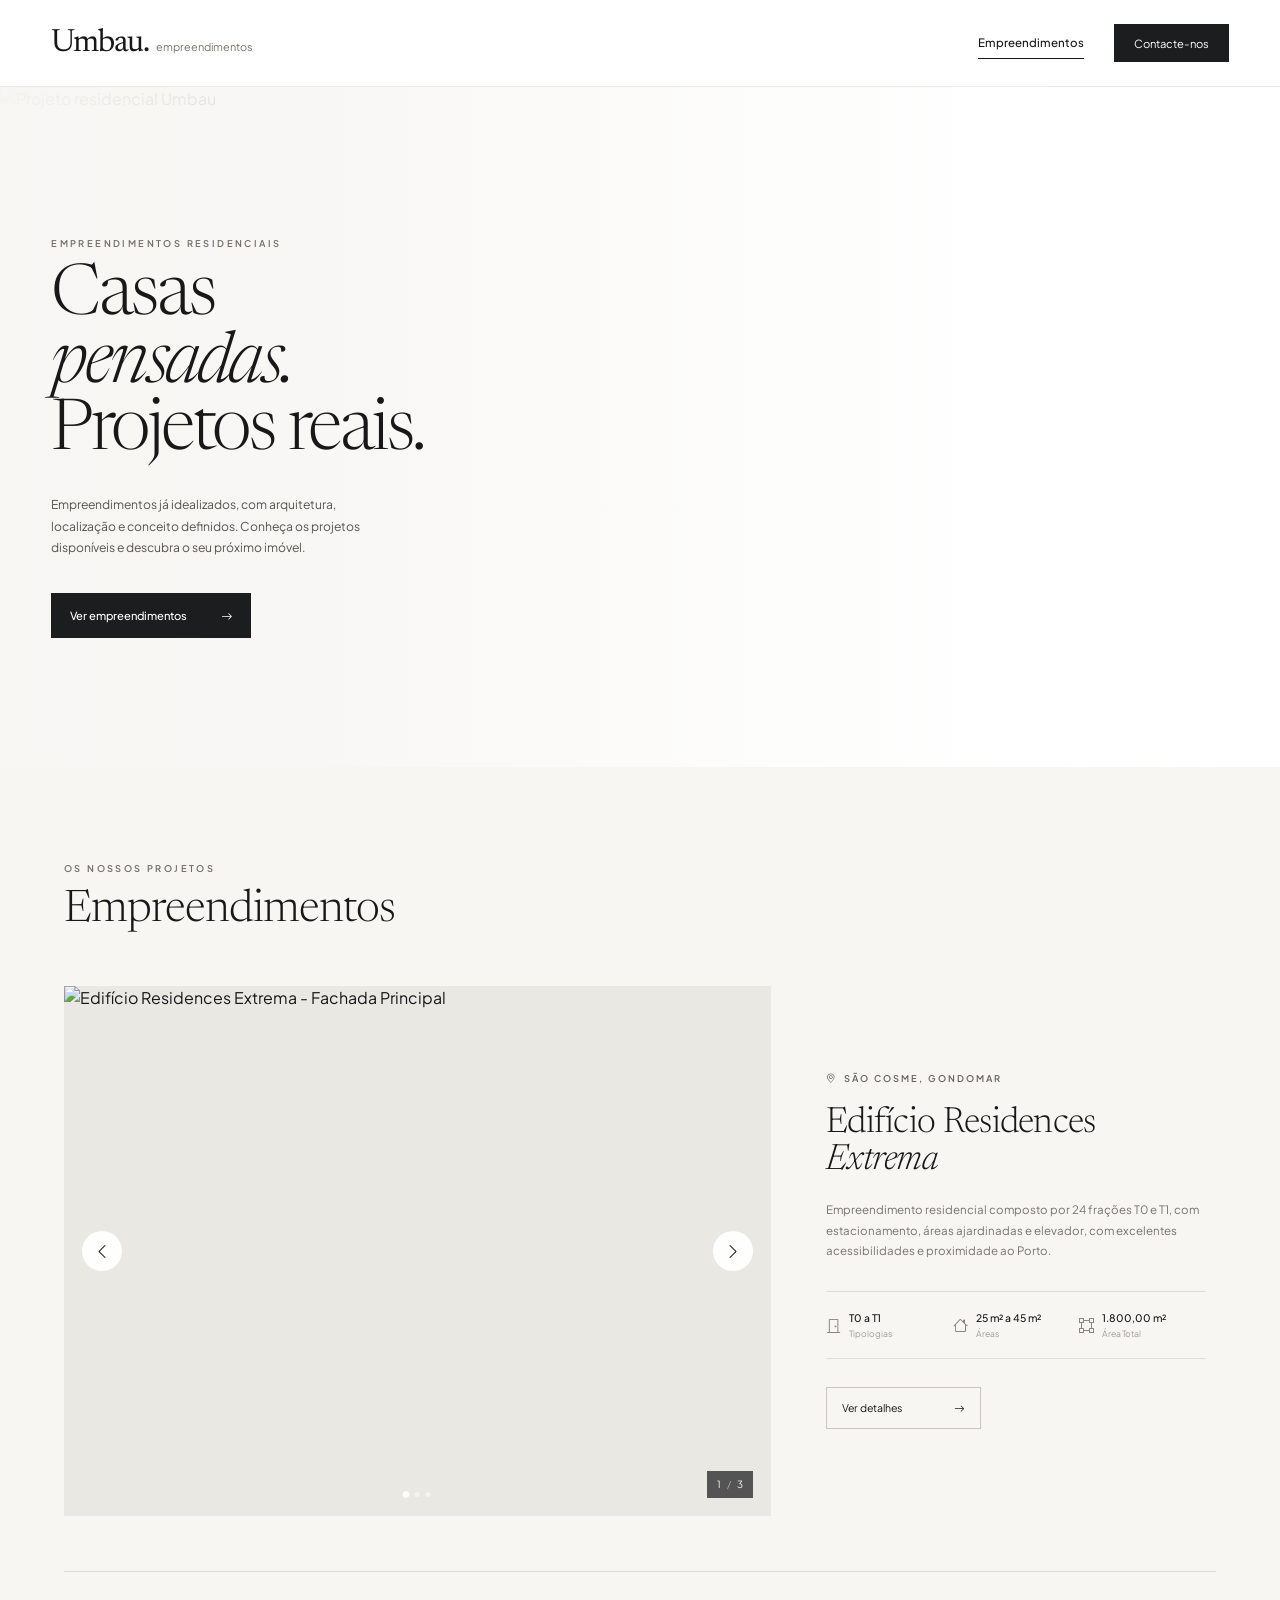
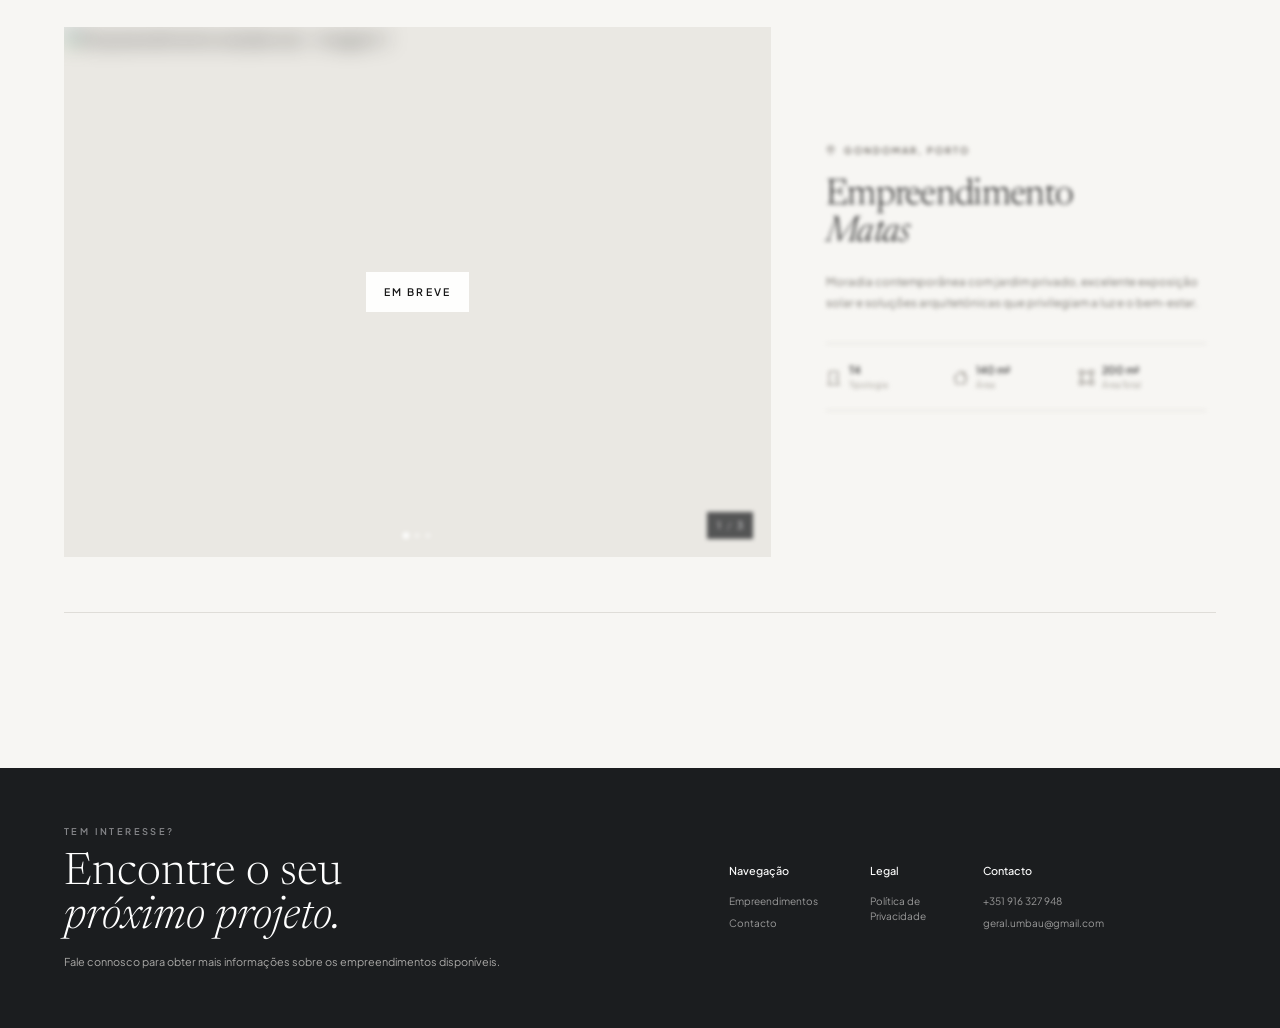
==== commit d68fea7c: "Update index.html" ====
--- a/index.html
+++ b/index.html
@@ -1,4 +1,5 @@
-﻿<!DOCTYPE html>
+﻿
+<!DOCTYPE html>
 <html lang="pt-PT">
 
 <head>
@@ -97,8 +98,9 @@
 
                 <div class="hero-image">
 
-                    <img src="assets/HeroImage.png"
-                         alt="Projeto residencial Umbau">
+                    <img src="assets/HeroImage.jpg"
+                         alt="Projeto residencial Umbau"
+                         fetchpriority="high">
 
                 </div>
 
@@ -179,24 +181,30 @@
 
                             <div class="project-slide active">
 
-                                <img src="assets/Extrema/FachadaPrincipal.png"
-                                     alt="Edifício Residences Extrema - Fachada Principal">
+                                <img src="assets/Extrema/FachadaPrincipal.jpg"
+                                     alt="Edifício Residences Extrema - Fachada Principal"
+                                     loading="lazy"
+                                     decoding="async">
 
                             </div>
 
 
                             <div class="project-slide">
 
-                                <img src="assets/Extrema/VistaNordeste.png"
-                                     alt="Edifício Residences Extrema - Vista Nordeste">
+                                <img src="assets/Extrema/VistaNordeste.jpg"
+                                     alt="Edifício Residences Extrema - Vista Nordeste"
+                                     loading="lazy"
+                                     decoding="async">
 
                             </div>
 
 
                             <div class="project-slide">
 
-                                <img src="assets/Extrema/FachadaTraseirasNoite.png"
-                                     alt="Edifício Residences Extrema - Fachada Traseira à Noite">
+                                <img src="assets/Extrema/FachadaTraseirasNoite.jpg"
+                                     alt="Edifício Residences Extrema - Fachada Traseira à Noite"
+                                     loading="lazy"
+                                     decoding="async">
 
                             </div>
 
@@ -380,24 +388,30 @@
 
                             <div class="project-slide active">
 
-                                <img src="assets/Matas/Image1.png"
-                                     alt="Empreendimento residencial - imagem 1">
+                                <img src="assets/Matas/Image1.jpg"
+                                     alt="Empreendimento residencial - imagem 1"
+                                     loading="lazy"
+                                     decoding="async">
 
                             </div>
 
 
                             <div class="project-slide">
 
-                                <img src="assets/Matas/Image2.png"
-                                     alt="Empreendimento residencial - imagem 2">
+                                <img src="assets/Matas/Image2.jpg"
+                                     alt="Empreendimento residencial - imagem 2"
+                                     loading="lazy"
+                                     decoding="async">
 
                             </div>
 
 
                             <div class="project-slide">
 
-                                <img src="assets/Matas/Image3.png"
-                                     alt="Empreendimento residencial - imagem 3">
+                                <img src="assets/Matas/Image3.jpg"
+                                     alt="Empreendimento residencial - imagem 3"
+                                     loading="lazy"
+                                     decoding="async">
 
                             </div>
 
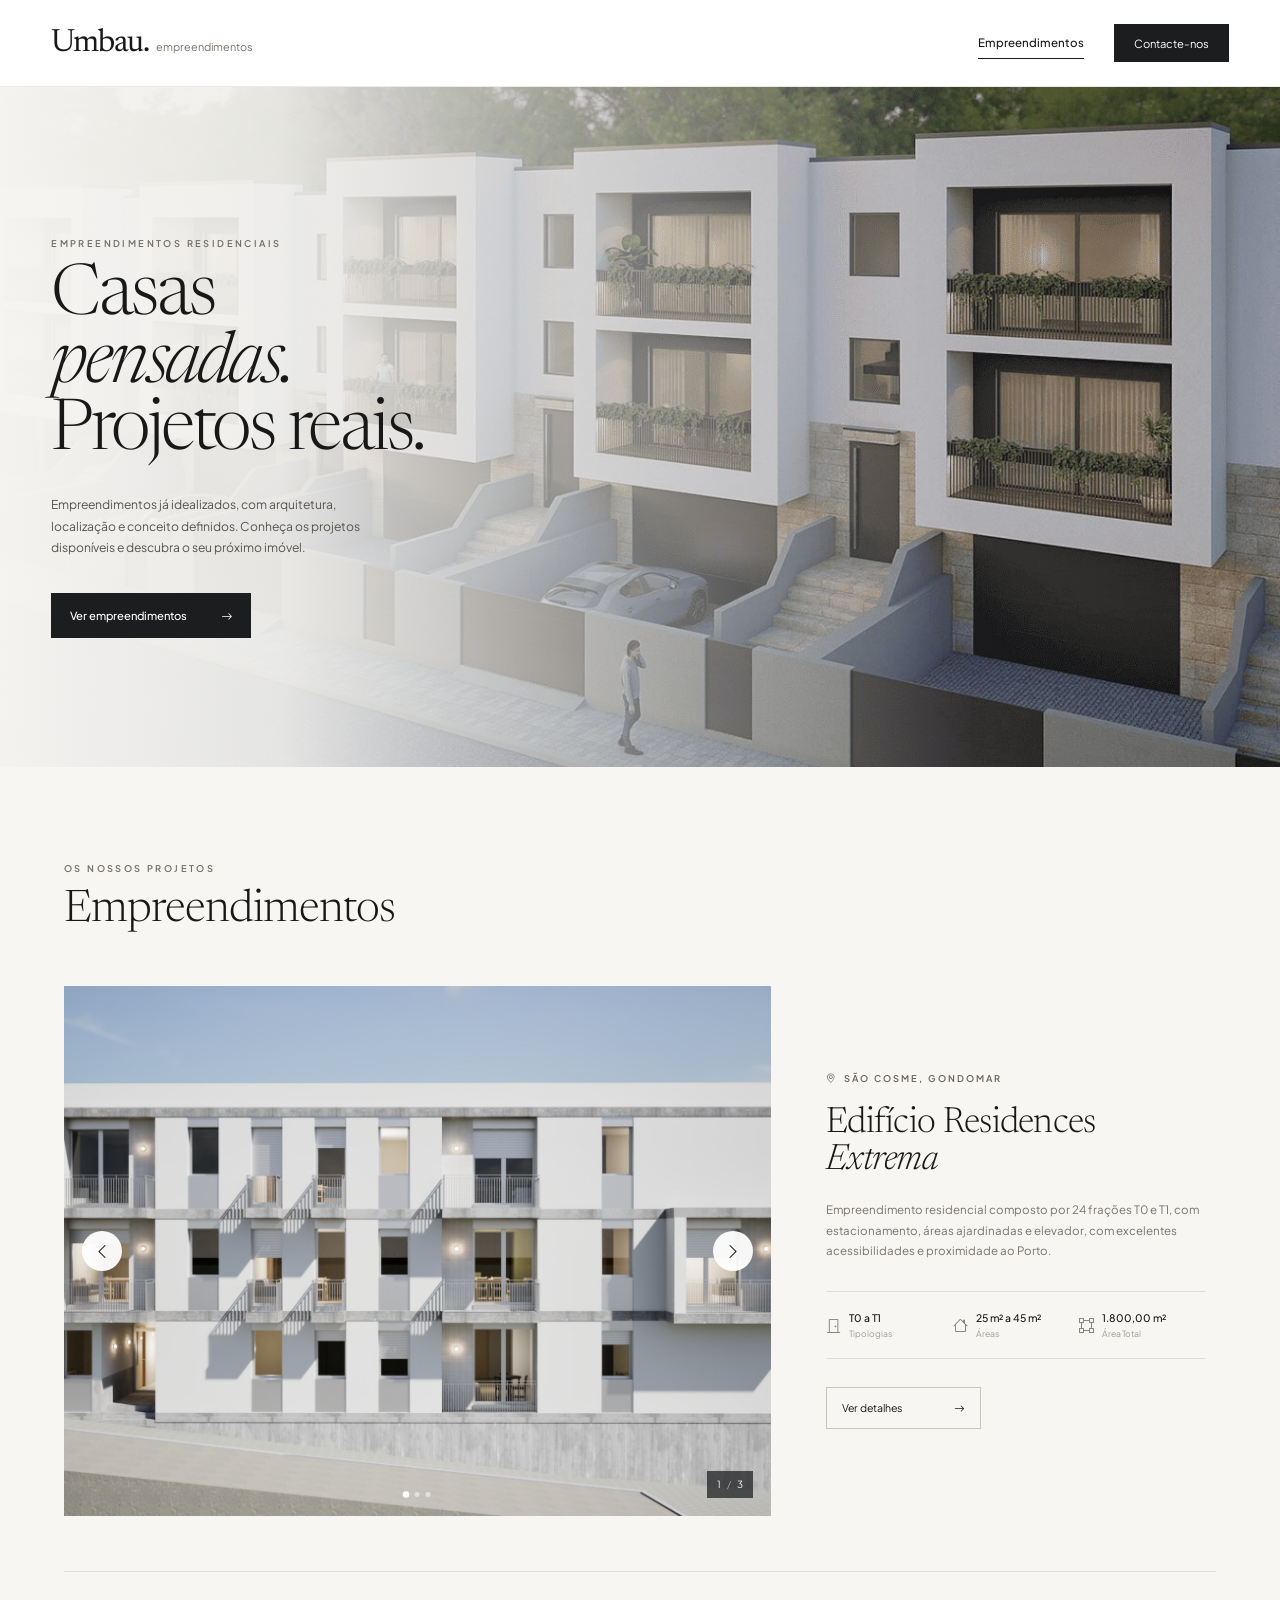
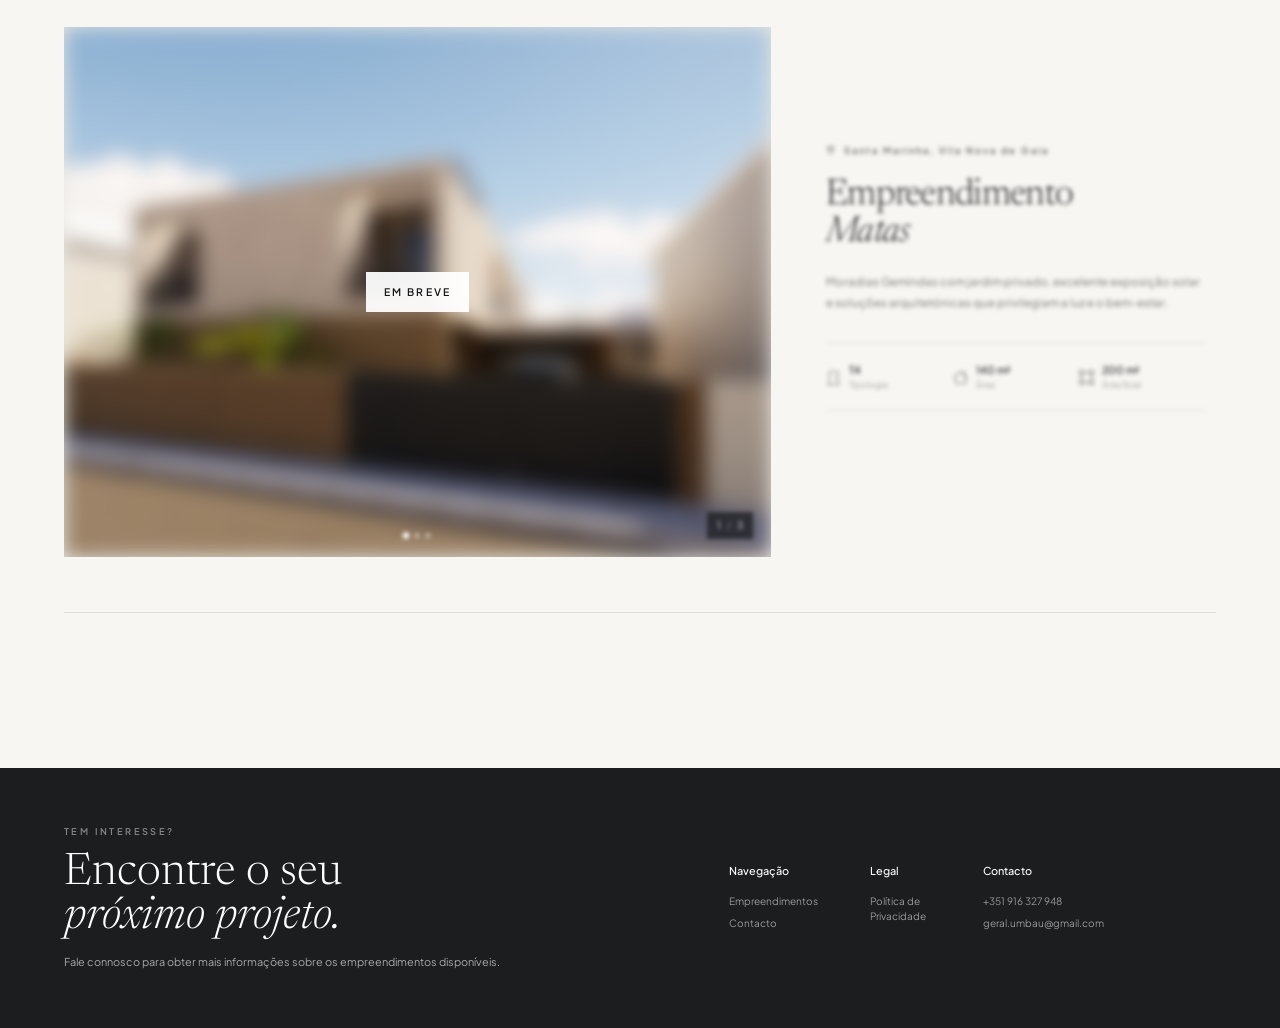
==== commit e3b20d81: "Update index.html" ====
--- a/index.html
+++ b/index.html
@@ -473,7 +473,7 @@
                             <i class="bi bi-geo-alt"></i>
 
                             <span>
-                                GONDOMAR, PORTO
+                                Santa Marinha, Vila Nova de Gaia
                             </span>
 
                         </div>
@@ -488,7 +488,7 @@
 
 
                         <p>
-                            Moradia contemporânea com jardim privado, excelente exposição solar
+                            Moradias Gemindas com jardim privado, excelente exposição solar
                             e soluções arquitetónicas que privilegiam a luz e o bem-estar.
                         </p>
 
--- a/style.css
+++ b/style.css
@@ -1,4 +1,4 @@
-﻿/* =========================================================
+/* =========================================================
    SISTEMA VISUAL
 ========================================================= */
 
@@ -19,6 +19,7 @@
 }
 
 
+
 /* =========================================================
    RESET
 ========================================================= */
@@ -1303,12 +1304,6 @@
         color: var(--accent);
     }
 
-    .detail-address > i:last-child {
-        margin-left: auto;
-        color: #999;
-        font-size: 0.75rem;
-    }
-
     .detail-address strong {
         display: block;
         color: var(--text);
@@ -1411,78 +1406,10 @@
     z-index: 1;
 }
 
-.image-modal,
-.map-modal {
+.image-modal {
     z-index: 99999 !important;
 }
 
-
-/* =========================================================
-   MAPA — MODO GRANDE
-========================================================= */
-
-.map-modal {
-    position: fixed;
-    inset: 0;
-    display: flex;
-    flex-direction: column;
-    background: var(--bg);
-    opacity: 0;
-    visibility: hidden;
-    pointer-events: none;
-    transition: opacity 0.2s ease, visibility 0.2s ease;
-}
-
-    .map-modal.active {
-        opacity: 1;
-        visibility: visible;
-        pointer-events: auto;
-    }
-
-.map-modal-topbar {
-    min-height: 68px;
-    display: flex;
-    align-items: center;
-    justify-content: space-between;
-    padding: 0 22px;
-    background: var(--white);
-    border-bottom: 1px solid var(--border);
-}
-
-    .map-modal-topbar strong {
-        font-family: var(--serif);
-        font-size: 1.25rem;
-        font-weight: 400;
-    }
-
-.map-modal-close {
-    width: 42px;
-    height: 42px;
-    display: flex;
-    align-items: center;
-    justify-content: center;
-    padding: 0;
-    border: 0;
-    border-radius: 50%;
-    background: var(--dark);
-    color: white;
-    font-size: 0.9rem;
-}
-
-.map-modal-content {
-    position: relative;
-    flex: 1;
-    min-height: 0;
-}
-
-#large-project-map {
-    width: 100%;
-    height: 100%;
-}
-
-.leaflet-control-zoom-in, .leaflet-control-zoom-out {
-    font: 18px, 'Plus Jakarta Sans';
-}
 /* =========================================================
    DETALHE — DOCUMENTOS
 ========================================================= */
@@ -1734,27 +1661,40 @@
 .modal-thumbnails {
     display: flex;
     justify-content: center;
+    flex-direction: row !important;
+    flex-wrap: nowrap !important;
+    overflow-x: auto !important;
+    overflow-y: hidden !important;
+    scroll-behavior: smooth;
     gap: 8px;
-    overflow-x: auto;
-}
-
+    padding: 10px 0;
+    width: 100%;
+    max-width: 100%;
+    -webkit-overflow-scrolling: touch; /* Melhora o scroll em iOS */
+}
+
+
+/* Cada botão/miniatura individual */
 .modal-thumbnail {
-    flex: 0 0 110px;
-    height: 68px;
+    flex: 0 0 auto !important; /* Impede que as miniaturas encolham */
+    width: 70px; /* Ajuste a largura conforme preferir */
+    height: 50px;
+    border: 2px solid transparent;
     padding: 0;
-    overflow: hidden;
-    border: 2px solid transparent;
-    background: #26364a;
-    opacity: 0.55;
-}
-
-    .modal-thumbnail:hover,
+    background: transparent;
+    cursor: pointer;
+}
+
+    /* Estilo da miniatura ativa */
     .modal-thumbnail.active {
-        opacity: 1;
-    }
-
-    .modal-thumbnail.active {
-        border-color: white;
+        border-color: #ffffff !important;
+    }
+
+    .modal-thumbnail img {
+        width: 100%;
+        height: 100%;
+        object-fit: cover;
+        display: block;
     }
 
 
@@ -1802,6 +1742,9 @@
 
     .footer-container {
         grid-template-columns: 1.4fr 1fr 1fr 1fr;
+    }
+    .modal-thumbnails {
+        justify-content: flex-start;
     }
 }
 
@@ -2033,6 +1976,7 @@
     .modal-thumbnail {
         flex-basis: 90px;
         height: 58px;
+        justify-content: flex-start;
     }
 }
 
@@ -2096,92 +2040,141 @@
         right: 7px;
     }
 
-    .map-modal-topbar {
-        min-height: 60px;
-        padding: 0 15px;
-    }
-
     .map-expand-button span {
         display: none;
     }
-}
-
-/* =========================================================
-   NOTIFICAÇÕES DE FORMULÁRIO (TOASTS)
-========================================================= */
-
-.form-toast {
+    .modal-thumbnails {
+        justify-content: flex-start;
+    }
+}
+
+/* =========================================================
+   MODAL DE FEEDBACK DO FORMULÁRIO
+========================================================= */
+
+.feedback-modal {
     position: fixed;
-    bottom: 30px;
-    right: 30px;
-    display: flex;
-    align-items: center;
-    gap: 12px;
-    padding: 16px 24px;
-    border-radius: 12px;
-    background: #ffffff;
+    inset: 0;
+    display: flex;
+    align-items: center;
+    justify-content: center;
+    width: 100vw;
+    height: 100vh;
+    background-color: rgba(0, 0, 0, 0.6);
+    backdrop-filter: blur(4px);
+    z-index: 99999;
+    opacity: 0;
+    transition: opacity 0.3s ease;
+}
+
+.feedback-modal.active {
+    opacity: 1;
+}
+
+.feedback-modal-content {
+    position: relative;
+    width: 90%;
+    max-width: 440px;
+    padding: 40px 32px;
+    border-radius: 4px;
+    background-color: #1a1a1a;
+    color: #ffffff;
+    box-shadow: 0 20px 40px rgba(0, 0, 0, 0.3);
+    text-align: center;
+    transform: translateY(20px);
+    transition: transform 0.3s ease;
+}
+
+.feedback-modal.active .feedback-modal-content {
+    transform: translateY(0);
+}
+
+.feedback-modal-icon {
+    margin-bottom: 16px;
+    font-size: 28px;
+}
+
+.feedback-modal-content h3 {
+    margin: 0 0 12px;
+    color: #ffffff;
+    font-family: "Playfair Display", Georgia, serif;
+    font-size: 26px;
+    font-weight: 400;
+    letter-spacing: -0.5px;
+}
+
+.feedback-modal-content p {
+    margin: 0 0 28px;
+    color: #cccccc;
+    font-size: 14px;
+    font-weight: 300;
+    line-height: 1.6;
+}
+
+.feedback-modal-close {
+    padding: 12px 36px;
+    border: none;
+    border-radius: 2px;
+    background-color: #ffffff;
     color: #1a1a1a;
-    font-family: 'Plus Jakarta Sans', sans-serif;
-    font-size: 0.95rem;
-    font-weight: 500;
-    box-shadow: 0 10px 30px rgba(0, 0, 0, 0.12), 0 2px 8px rgba(0, 0, 0, 0.06);
-    transform: translateY(100px);
-    opacity: 0;
-    visibility: hidden;
-    transition: all 0.4s cubic-bezier(0.16, 1, 0.3, 1);
-    z-index: 9999;
-}
-
-    .form-toast.active {
-        transform: translateY(0);
-        opacity: 1;
-        visibility: visible;
-    }
-
-.form-toast-icon {
-    display: flex;
-    align-items: center;
-    justify-content: center;
-    width: 28px;
-    height: 28px;
-    border-radius: 50%;
-    font-size: 1rem;
-    flex-shrink: 0;
-}
-
-/* Estado de Sucesso */
-.form-toast.success .form-toast-icon {
-    background: #e6f4ea;
-    color: #1e8e3e;
-}
-
-/* Estado de Erro */
-.form-toast.error .form-toast-icon {
-    background: #fce8e6;
-    color: #d93025;
-}
-
-/* =========================================================
-   ALINHAMENTO DO BOTÃO À DIREITA
+    font-size: 13px;
+    font-weight: 600;
+    letter-spacing: 1px;
+    text-transform: uppercase;
+    transition: background-color 0.2s ease, color 0.2s ease;
+}
+
+.feedback-modal-close:hover {
+    background-color: #e0e0e0;
+}
+
+/* =========================================================
+   FORMULÁRIO
 ========================================================= */
 
 .form-actions {
     display: flex;
-    justify-content: flex-end; /* Envia o botão para o canto direito */
+    justify-content: flex-end;
     margin-top: 30px;
 }
 
-/* =========================================================
-   MENSAGENS DE ERRO DE VALIDAÇÃO (SUBSTITUI O AVISO NATIVO)
-========================================================= */
-
-/* Destaca a linha inferior em vermelho suave quando há erro */
+.form-consent {
+    margin-top: -4px;
+}
+
+.form-consent label {
+    display: flex;
+    align-items: flex-start;
+    gap: 9px;
+    margin: 0;
+    color: var(--muted);
+    font-size: 0.61rem;
+    font-weight: 400;
+    line-height: 1.5;
+}
+
+.form-consent input[type="checkbox"] {
+    width: auto;
+    margin: 2px 0 0;
+    padding: 0;
+    accent-color: var(--dark);
+}
+
+.form-consent a {
+    color: var(--text);
+    text-decoration: underline;
+    text-underline-offset: 2px;
+}
+
 .form-group.has-error input,
 .form-group.has-error textarea {
     border-bottom-color: #d93025 !important;
 }
 
-/* Texto de erro discreto por baixo do campo */
+.form-consent.has-error label {
+    color: #d93025;
+}
+
 .field-error-msg {
     display: block;
     margin-top: 6px;
@@ -2202,4 +2195,4 @@
         opacity: 1;
         transform: translateY(0);
     }
-}+}
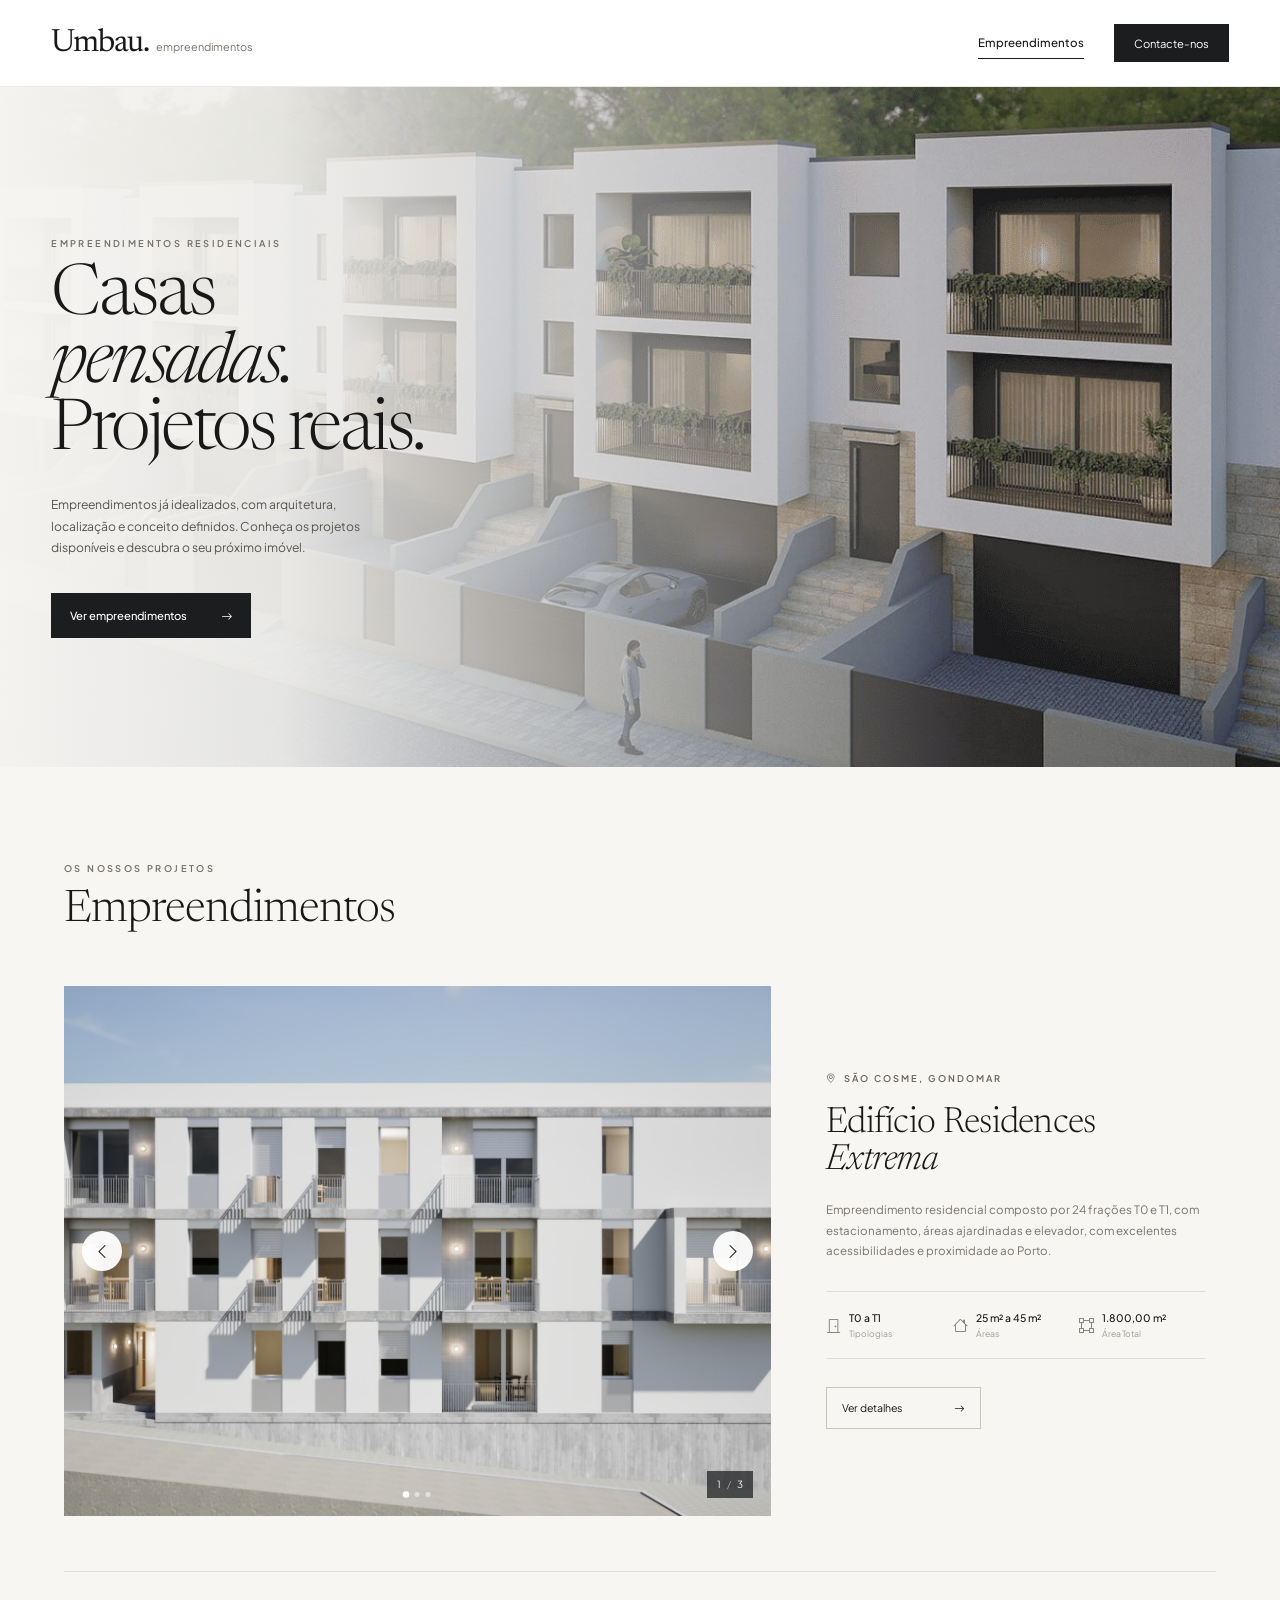
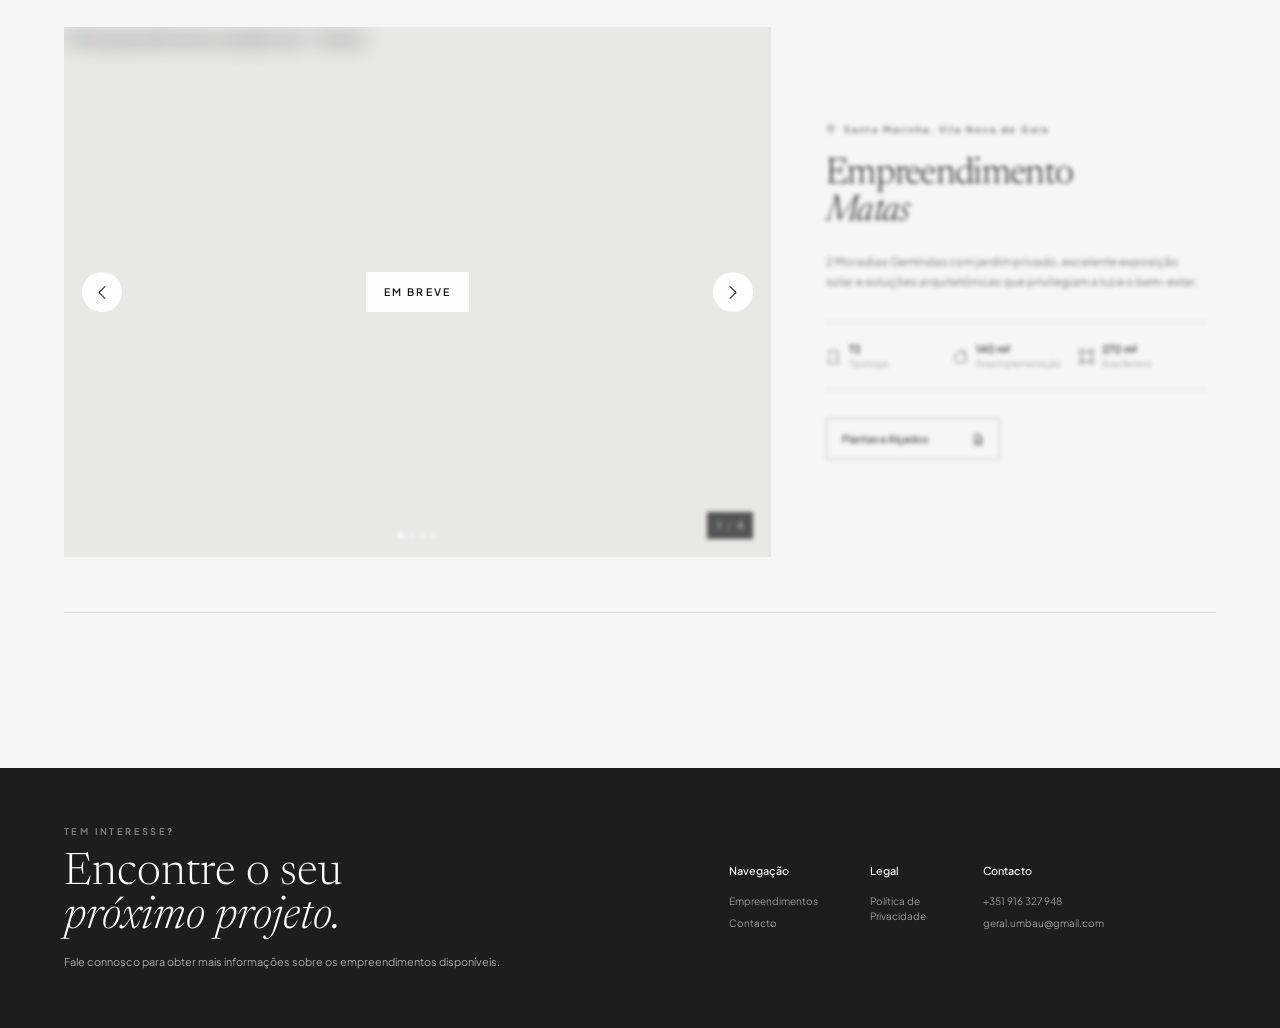
==== commit ab3712a1: "Update index.html" ====
--- a/index.html
+++ b/index.html
@@ -387,9 +387,8 @@
                         <div class="project-gallery-track">
 
                             <div class="project-slide active">
-
-                                <img src="assets/Matas/Image1.jpg"
-                                     alt="Empreendimento residencial - imagem 1"
+                                <img src="assets/Matas/frente.jpg"
+                                     alt="Empreendimento residencial - Frente"
                                      loading="lazy"
                                      decoding="async">
 
@@ -397,9 +396,8 @@
 
 
                             <div class="project-slide">
-
-                                <img src="assets/Matas/Image2.jpg"
-                                     alt="Empreendimento residencial - imagem 2"
+                                <img src="assets/Matas/lateral.jpg"
+                                     alt="Empreendimento residencial - Lateral"
                                      loading="lazy"
                                      decoding="async">
 
@@ -407,16 +405,38 @@
 
 
                             <div class="project-slide">
-
-                                <img src="assets/Matas/Image3.jpg"
-                                     alt="Empreendimento residencial - imagem 3"
+                                <img src="assets/Matas/traseiras.png"
+                                     alt="Empreendimento residencial - Traseiras"
                                      loading="lazy"
                                      decoding="async">
 
                             </div>
 
-                        </div>
-
+                            <div class="project-slide">
+                                <img src="assets/Matas/lateralcarro.jpg"
+                                     alt="Empreendimento residencial - Lateral"
+                                     loading="lazy"
+                                     decoding="async">
+
+                            </div>
+
+                        </div>
+
+                        <button class="project-gallery-arrow project-gallery-prev"
+                                type="button"
+                                aria-label="Imagem anterior">
+
+                            <i class="bi bi-chevron-left"></i>
+
+                        </button>
+
+                        <button class="project-gallery-arrow project-gallery-next"
+                                type="button"
+                                aria-label="Imagem seguinte">
+
+                            <i class="bi bi-chevron-right"></i>
+
+                        </button>
 
                         <div class="project-gallery-counter">
 
@@ -429,7 +449,7 @@
                             </span>
 
                             <span class="project-total">
-                                3
+                                4
                             </span>
 
                         </div>
@@ -452,6 +472,11 @@
                                     aria-label="Imagem 3">
                             </button>
 
+                            <button class="gallery-dot"
+                                    type="button"
+                                    aria-label="Imagem 4">
+                            </button>
+
                         </div>
 
 
@@ -488,7 +513,7 @@
 
 
                         <p>
-                            Moradias Gemindas com jardim privado, excelente exposição solar
+                            2 Moradias Gemindas com jardim privado, excelente exposição solar
                             e soluções arquitetónicas que privilegiam a luz e o bem-estar.
                         </p>
 
@@ -502,7 +527,7 @@
                                 <div>
 
                                     <strong>
-                                        T4
+                                        T3
                                     </strong>
 
                                     <small>
@@ -524,34 +549,47 @@
                                         140 m²
                                     </strong>
 
+                                    <small>                                     
+                                        Área Implementação
+                                    </small>
+
+                                </div>
+
+                            </div>
+
+
+                            <div class="spec">
+
+                                <i class="bi bi-bounding-box"></i>
+
+                                <div>
+
+                                    <strong>
+                                        270 m²
+                                    </strong>
+
                                     <small>
-                                        Área
+                                        Área Terreno
                                     </small>
 
                                 </div>
 
                             </div>
 
-
-                            <div class="spec">
-
-                                <i class="bi bi-bounding-box"></i>
-
-                                <div>
-
-                                    <strong>
-                                        200 m²
-                                    </strong>
-
-                                    <small>
-                                        Área Total
-                                    </small>
-
-                                </div>
-
-                            </div>
-
-                        </div>
+                        </div>
+
+                        <a href="assets/Matas/PDF_ARQ.pdf"
+                           class="project-link"
+                           target="_blank"
+                           rel="noopener">
+
+                            <span>
+                                Plantas e Alçados
+                            </span>
+
+                            <i class="bi bi-file-earmark-pdf"></i>
+
+                        </a>
 
                     </div>
 
